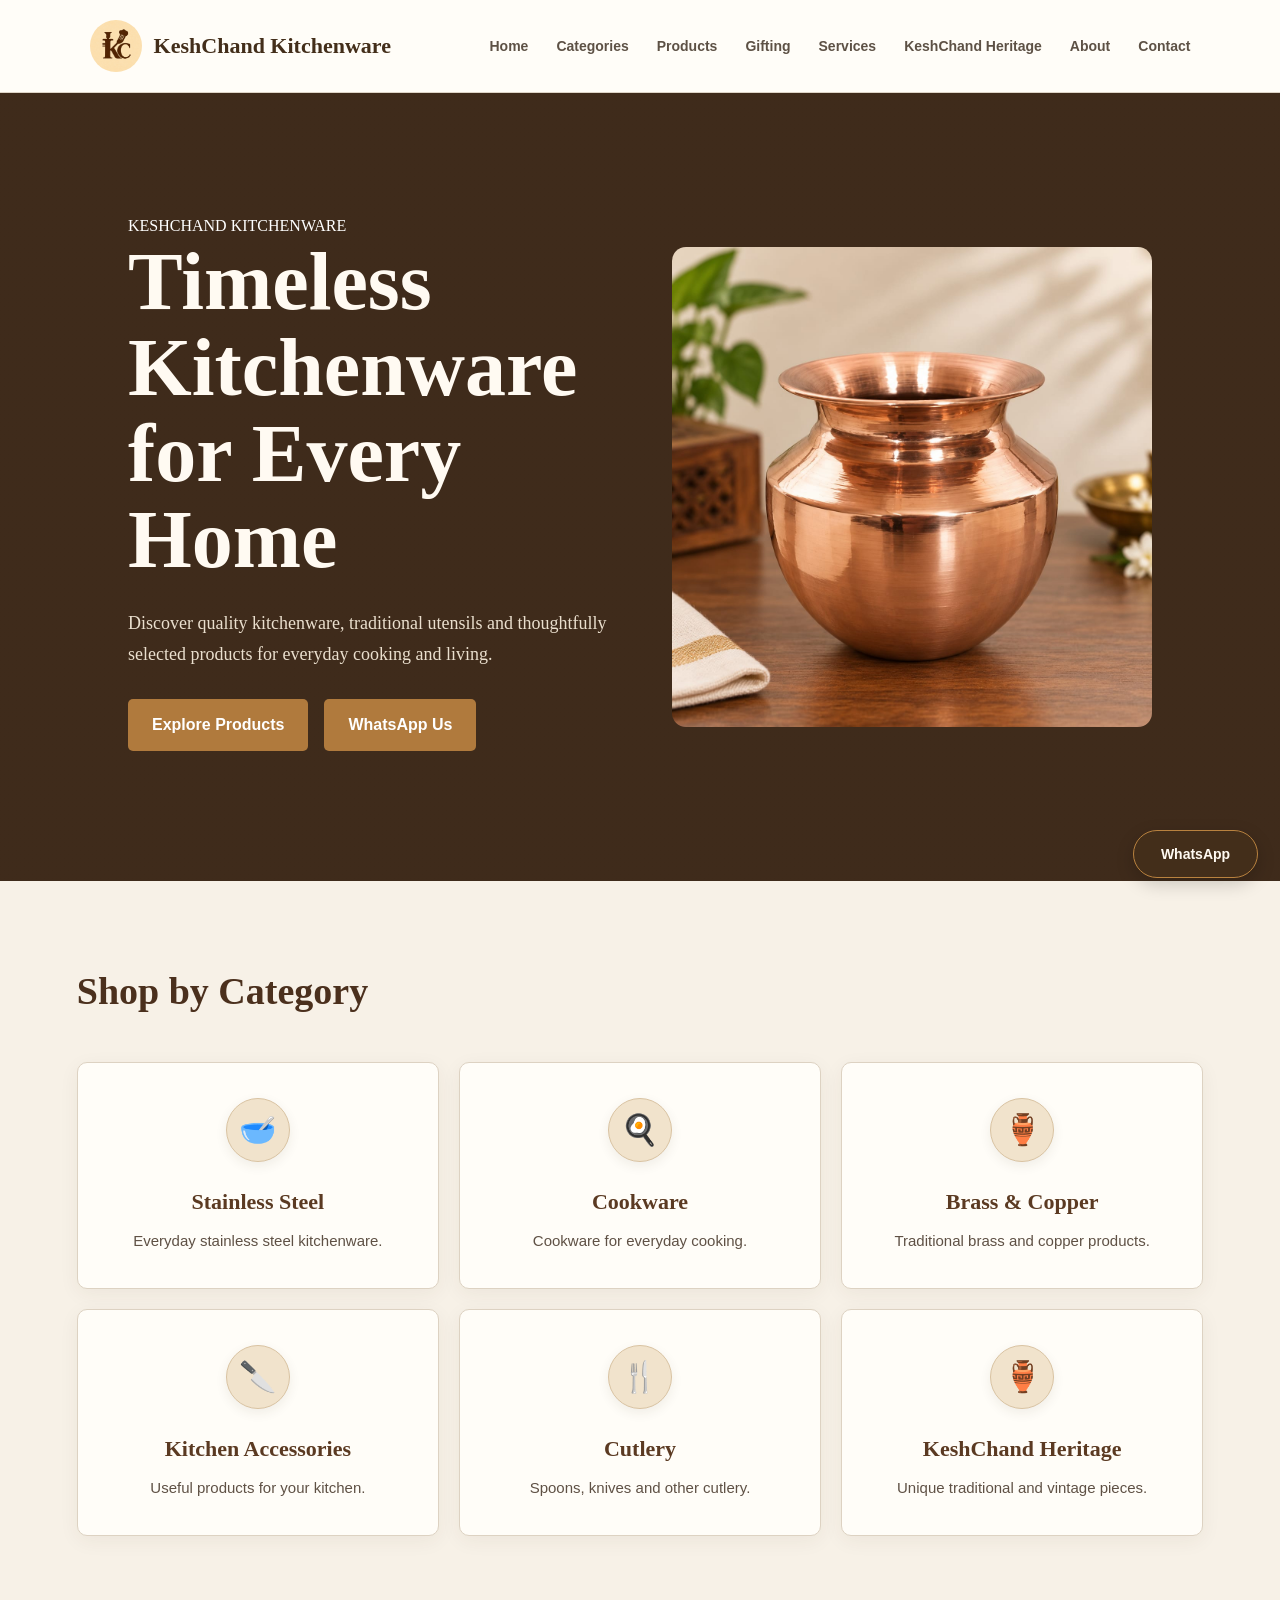
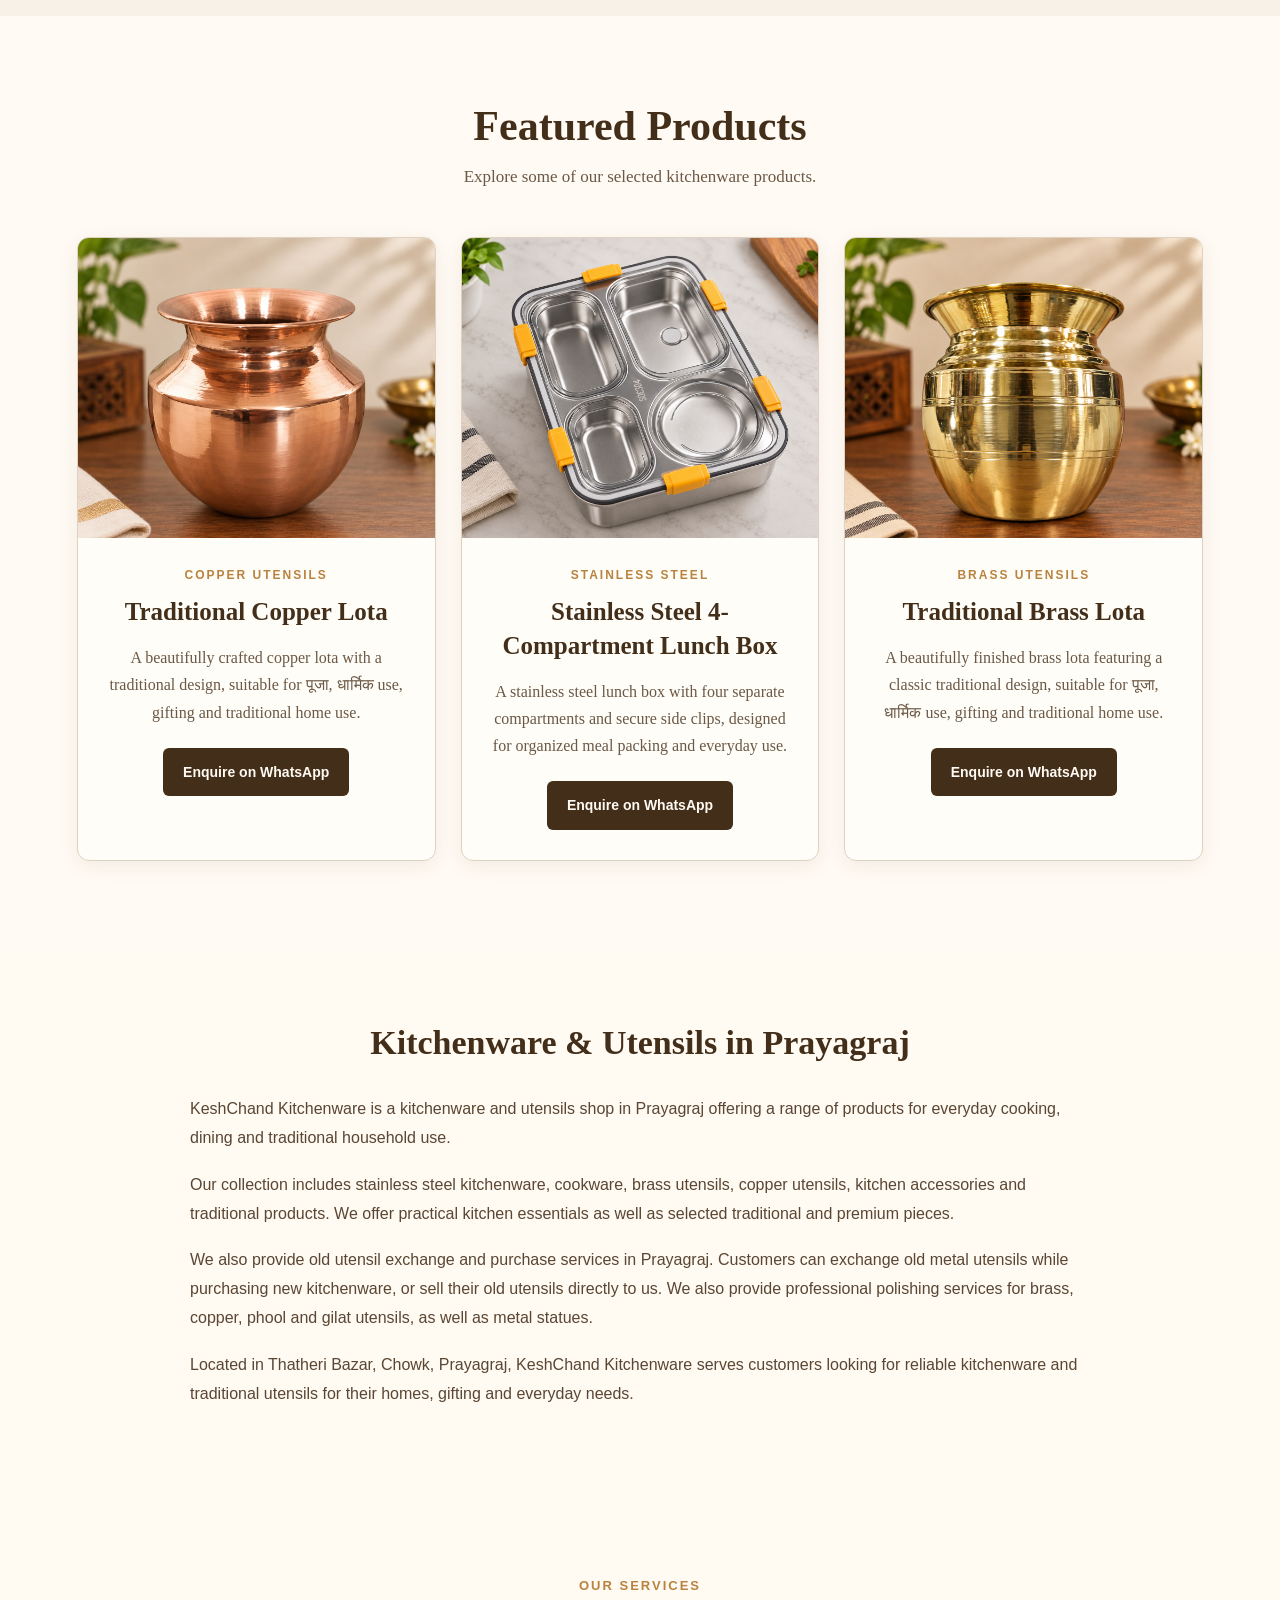
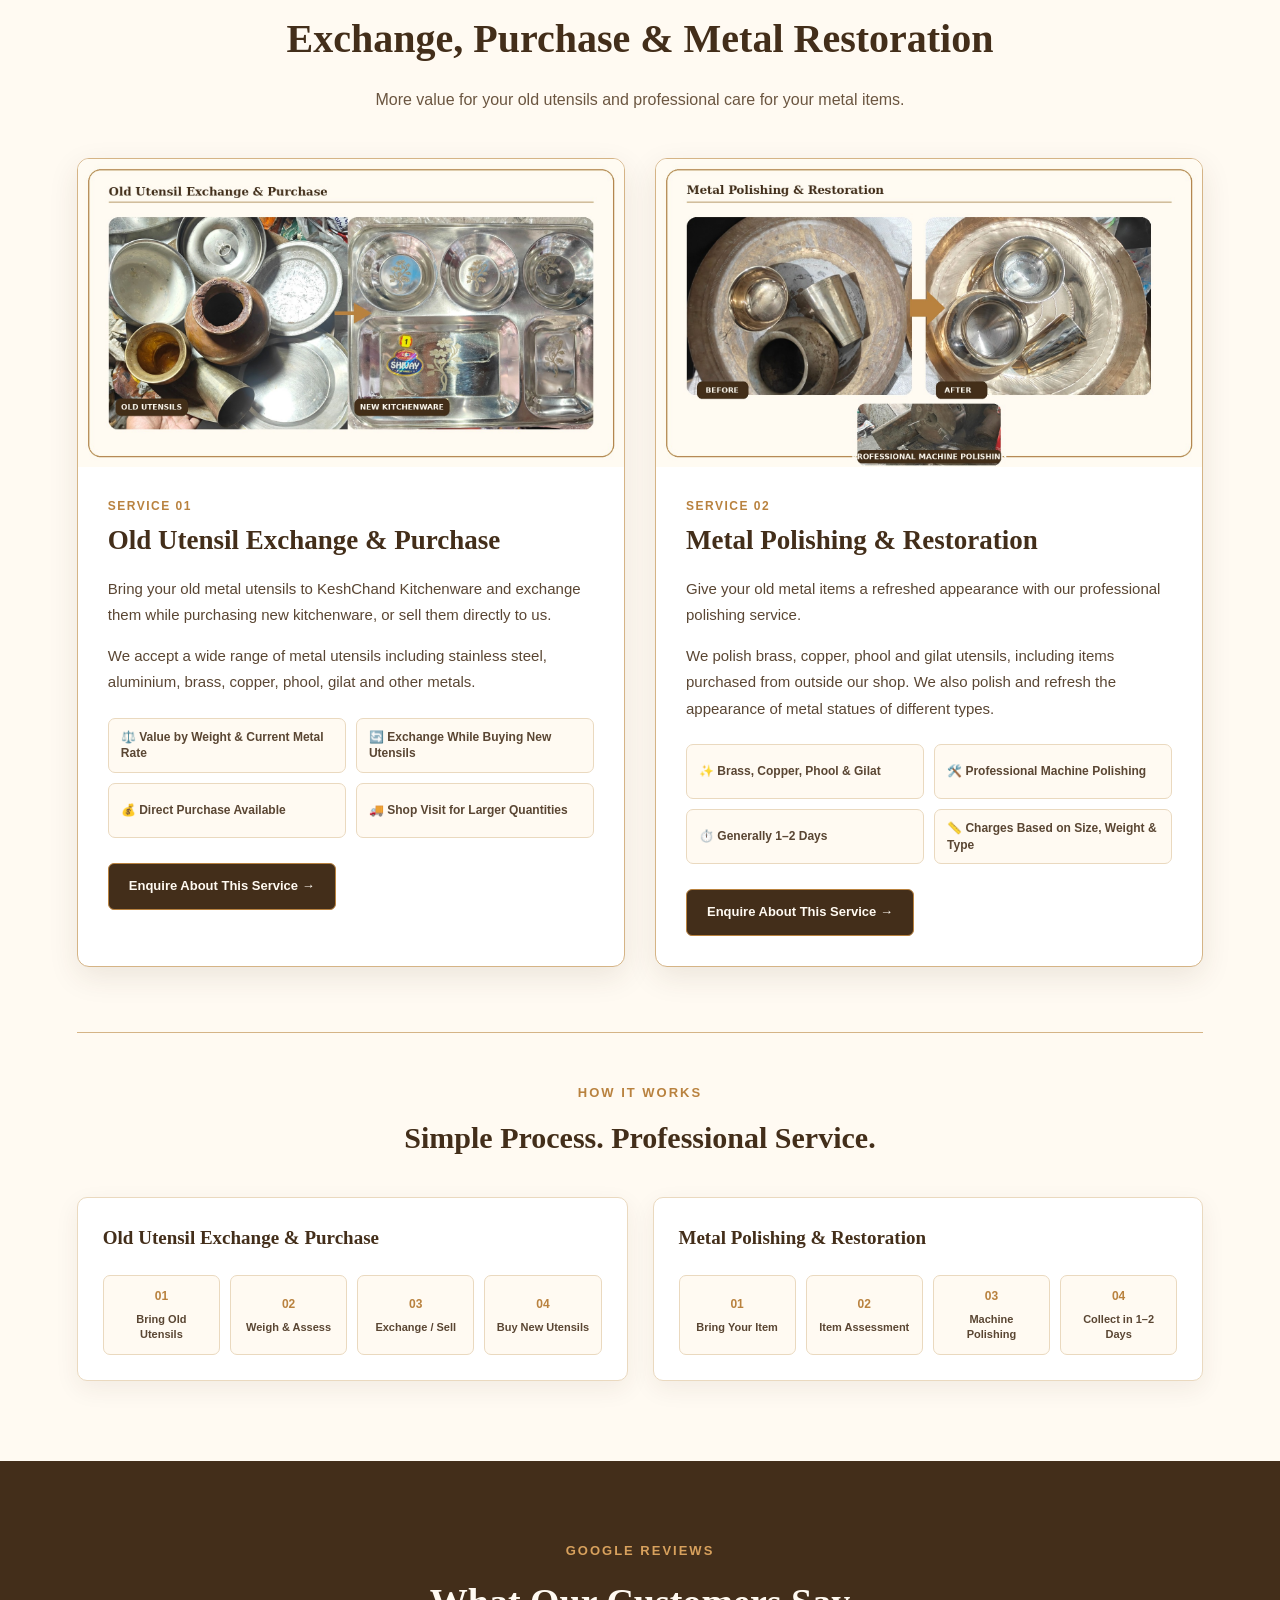
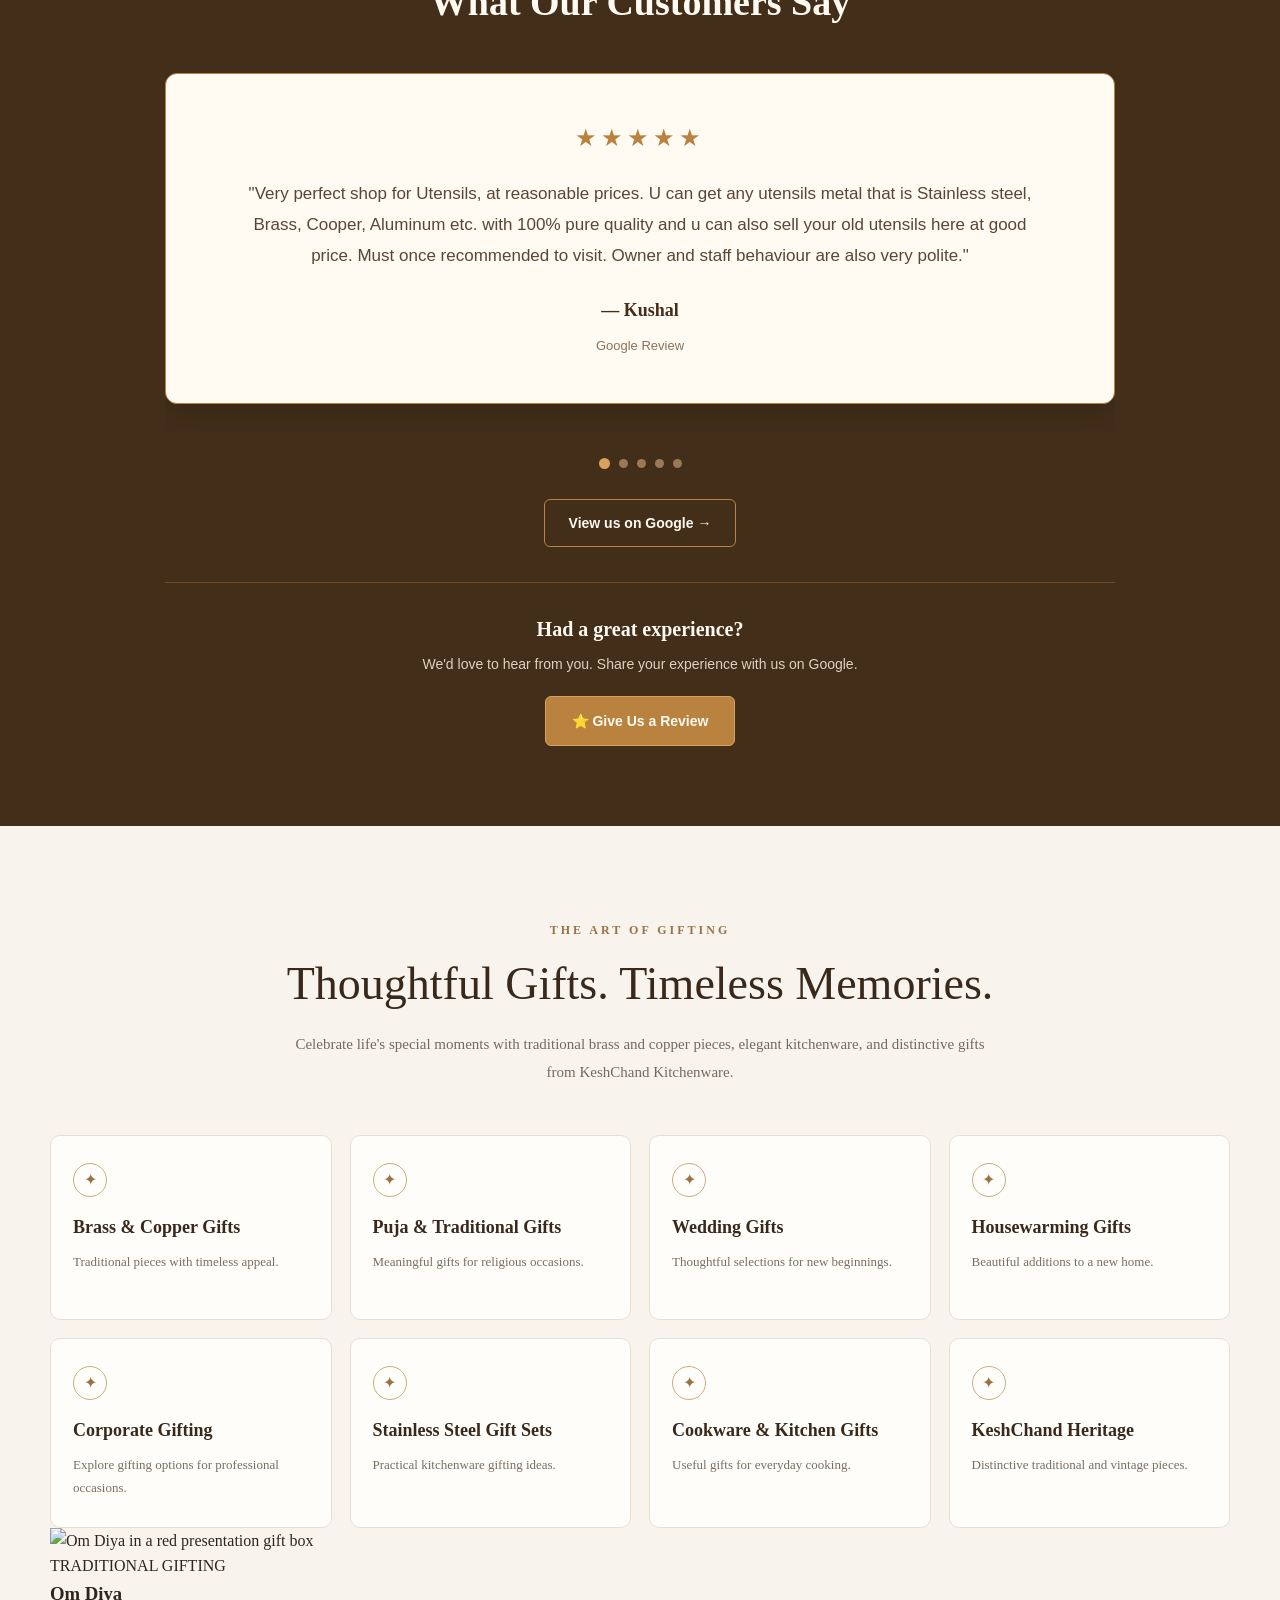
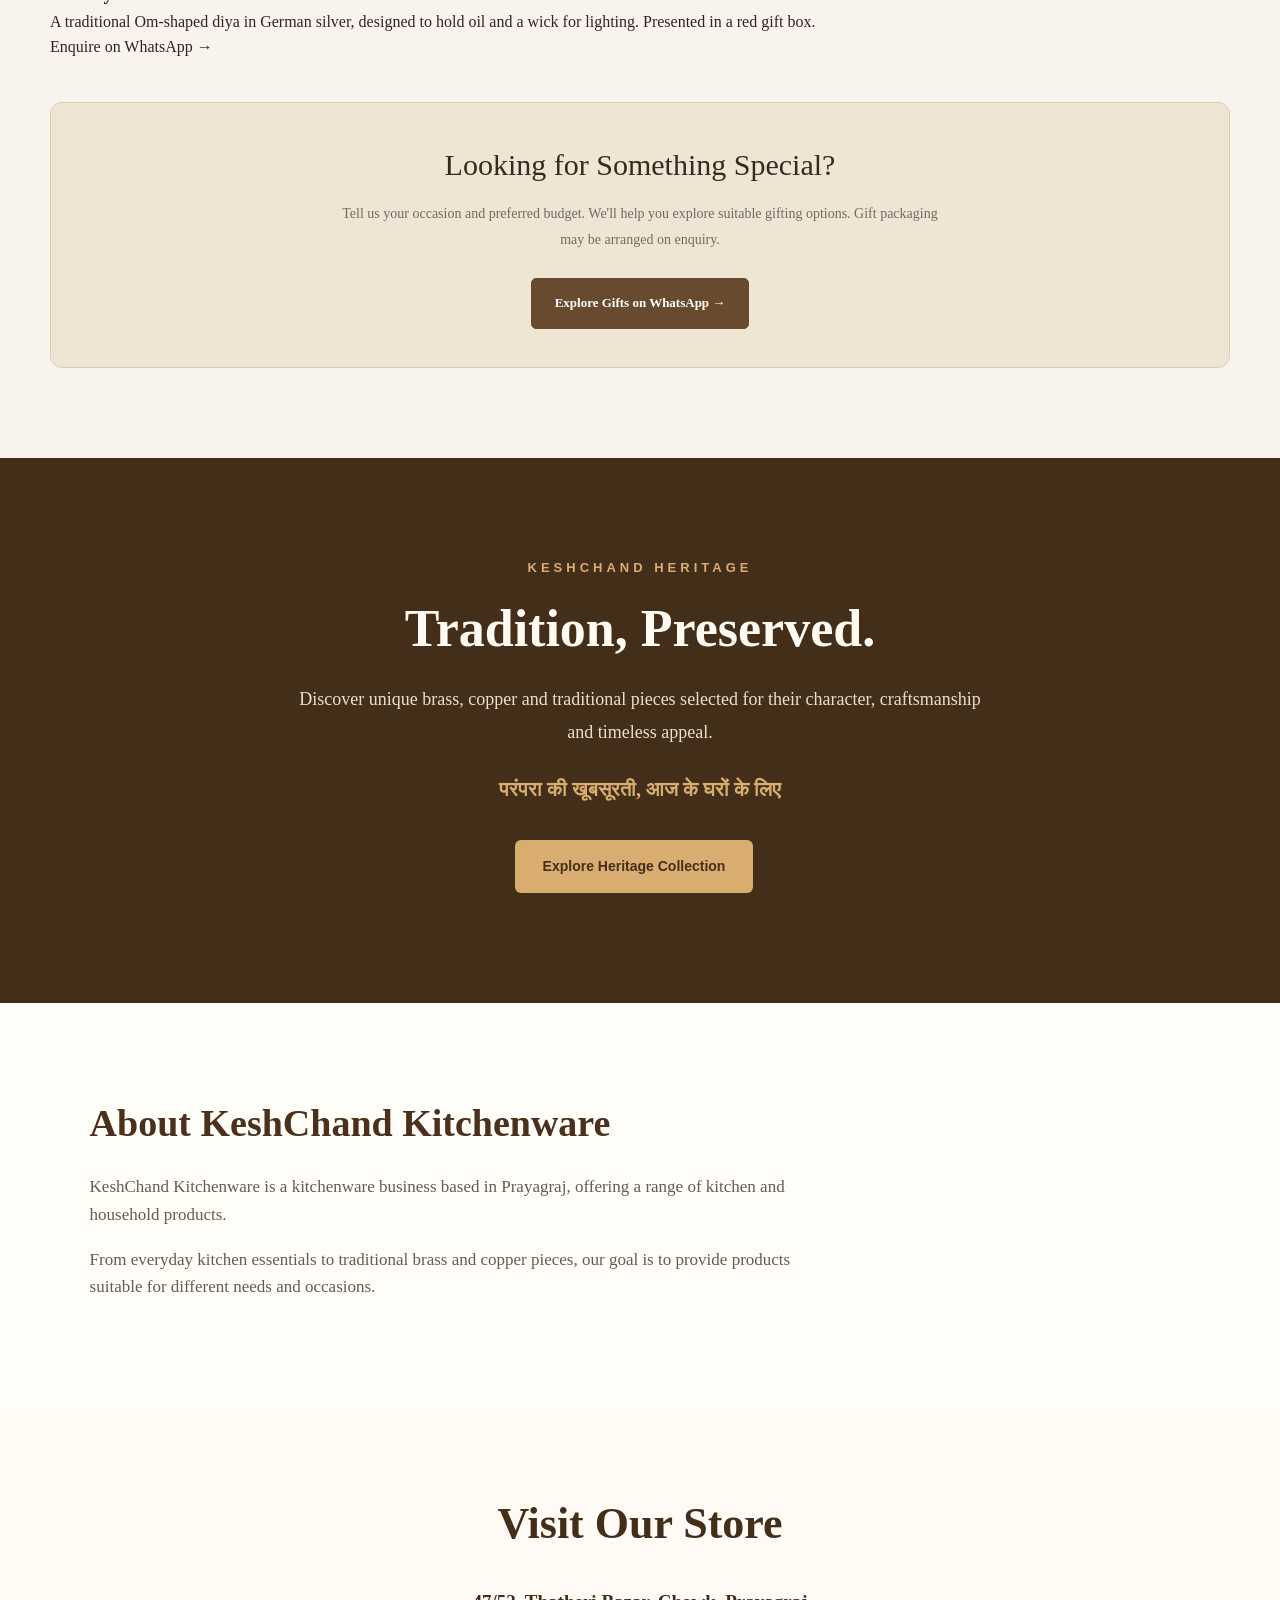
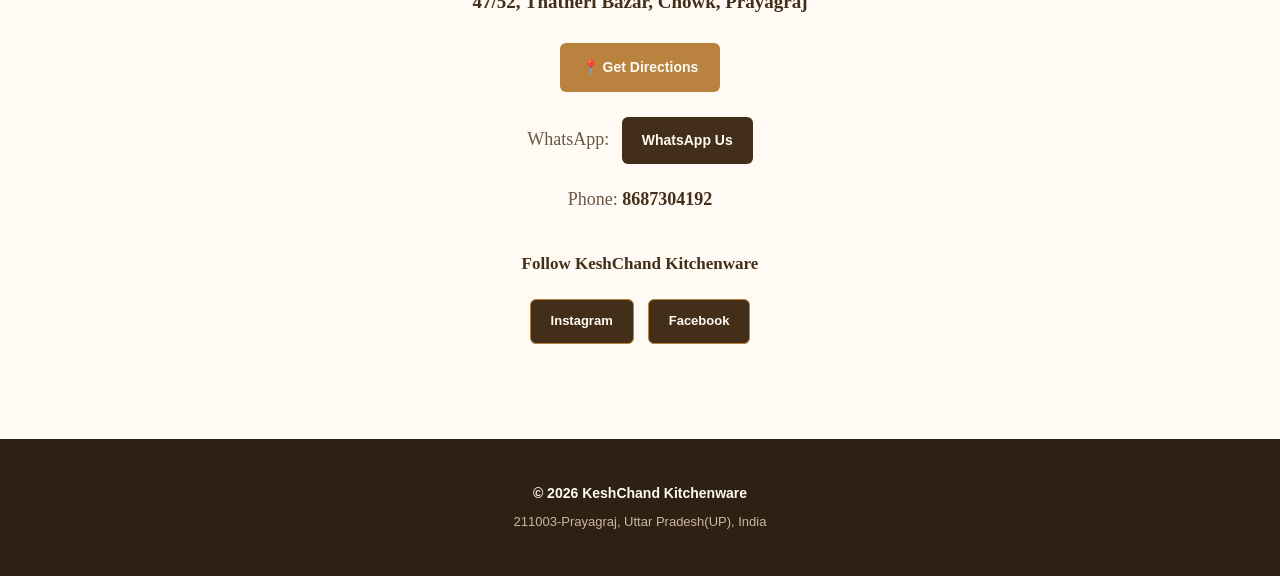
==== index.html @ 176161a3 "Update index.html" ====
<!DOCTYPE html>
<html lang="en">

<head>

    <!-- GOOGLE SEARCH CONSOLE VERIFICATION -->
    <meta name="google-site-verification" content="nnCVrbCeh5Rbk6H1VaNgEZU9AxjmaIK8A6RY_mQZgQ8" />

    <meta charset="UTF-8">

    <meta name="viewport"
          content="width=device-width, initial-scale=1.0">

    <title>KeshChand Kitchenware | Kitchenware Shop in Prayagraj</title>

    <meta name="description"
      content="KeshChand Kitchenware in Prayagraj offers kitchenware, cookware, brass and copper utensils, old utensil exchange and purchase, and professional metal polishing services. Visit our store or enquire on WhatsApp.">
    <link rel="canonical"
      href="https://kushalsocial23-pixel.github.io/keshchand-kitchenware/">
    <meta name="keywords"
          content="kitchenware shop Prayagraj, utensils shop Prayagraj, brass utensils Prayagraj, copper utensils Prayagraj, stainless steel kitchenware Prayagraj, KeshChand Kitchenware">

    <link rel="stylesheet" href="css/style.css">

    <!-- SOCIAL SHARING / OPEN GRAPH -->

    <meta property="og:title"
          content="KeshChand Kitchenware | Kitchenware Shop in Prayagraj">

    <meta property="og:description"
      content="Explore kitchenware, cookware, brass and copper products, old utensil exchange and purchase, and professional metal polishing services from KeshChand Kitchenware in Prayagraj.">

    <meta property="og:type"
          content="website">

    <meta property="og:url"
          content="https://kushalsocial23-pixel.github.io/keshchand-kitchenware/">

    <meta property="og:image"
          content="https://kushalsocial23-pixel.github.io/keshchand-kitchenware/image/Logo.jpeg">

    <!-- TWITTER / X SHARING -->

    <meta name="twitter:card"
          content="summary_large_image">

    <meta name="twitter:title"
          content="KeshChand Kitchenware | Prayagraj">
    
    <meta name="twitter:description"
      content="Kitchenware, cookware, brass and copper products, old utensil exchange and purchase, and metal polishing services from KeshChand Kitchenware, Prayagraj.">

    <meta name="twitter:image"
          content="https://kushalsocial23-pixel.github.io/keshchand-kitchenware/image/Logo.jpeg">
<!-- LOCAL BUSINESS STRUCTURED DATA -->

<script type="application/ld+json">
{
  "@context": "https://schema.org",
  "@type": "Store",
  "name": "Kesh Chand Bartanwale",
  "url": "https://kushalsocial23-pixel.github.io/keshchand-kitchenware/",
  "telephone": "+91-8687304192",
  "address": {
    "@type": "PostalAddress",
    "streetAddress": "47/52, Thatheri Bazar, Chowk",
    "addressLocality": "Prayagraj",
    "addressRegion": "Uttar Pradesh",
    "postalCode": "211003",
    "addressCountry": "IN"
  },
  "sameAs": [
    "https://www.instagram.com/keshchandkitchenware/",
    "https://www.facebook.com/share/1DG5nfcnmF/"
  ]
}
</script>
</head>


<body>

    <!-- HEADER -->

    <header>

        <div class="logo">
    <img src="image/Logo.jpeg" alt="KeshChand Kitchenware Logo">
    <span>KeshChand Kitchenware</span>
</div>

        <nav>

            <a href="#home">
                Home
            </a>

            <a href="#categories">
                Categories
            </a> 
           
            <a href="products.html">
                Products
            </a>
            
            <a href="#gifting">
                Gifting
            </a>
            
            <a href="#services">
                Services
            </a>
            
            <a href="#heritage">
                KeshChand Heritage
            </a>

            <a href="#about">
                About
            </a>

            <a href="#contact">
                Contact
            </a>

        </nav>

    </header>


<!-- HERO -->

<main>

    <section id="home" class="hero">

        <div class="hero-content">

            <div class="hero-text">

                <p class="hero-label">
                    KESHCHAND KITCHENWARE
                </p>

                <h1>
                    Timeless Kitchenware for Every Home
                </h1>

                <p class="hero-description">
                    Discover quality kitchenware, traditional utensils and
                    thoughtfully selected products for everyday cooking and living.
                </p>

                <div class="hero-buttons">

                    <a href="products.html" class="hero-button">
                        Explore Products
                    </a>

                    <a href="https://wa.me/919125330663"
                       class="hero-button whatsapp-button"
                       target="_blank">
                        WhatsApp Us
                    </a>

                </div>

            </div>


            <div class="hero-image">

                <img src="image/product-01.jpeg"
                     alt="Traditional copper lota from KeshChand Kitchenware in Prayagraj">

            </div>

        </div>

    </section>


        <!-- CATEGORIES -->

<section id="categories">

    <h2>
        Shop by Category
    </h2>

    <div>

        <a href="products.html" class="category-card">

    <div class="category-icon">🥣</div>

    <h3>
        Stainless Steel
    </h3>

    <p>
        Everyday stainless steel kitchenware.
    </p>

</a>
       <a href="products.html" class="category-card">

    <div class="category-icon">🍳</div>

    <h3>
        Cookware
    </h3>

    <p>
        Cookware for everyday cooking.
    </p>

</a>


       <a href="products.html" class="category-card">

    <div class="category-icon">🏺</div>

    <h3>
        Brass & Copper
    </h3>

    <p>
        Traditional brass and copper products.
    </p>

</a>


       <a href="products.html" class="category-card">

    <div class="category-icon">🔪</div>

    <h3>
        Kitchen Accessories
    </h3>

    <p>
        Useful products for your kitchen.
    </p>

</a>
        
<a href="products.html" class="category-card">

    <div class="category-icon">🍴</div>

    <h3>
        Cutlery
    </h3>

    <p>
        Spoons, knives and other cutlery.
    </p>

</a>


       <a href="#heritage" class="category-card">

    <div class="category-icon">🏺</div>

    <h3>
        KeshChand Heritage
    </h3>

    <p>
        Unique traditional and vintage pieces.
    </p>

</a>

    </div>

</section>


        <!-- FEATURED PRODUCTS -->

       <section id="products">

    <h2>
        Featured Products
    </h2>

    <p class="products-intro">
        Explore some of our selected kitchenware products.
    </p>

<div class="products-grid">

    <!-- PRODUCT 01 -->
    <article class="product-card">

        <div class="product-image">
            <img
                src="image/product-01.jpeg"
                alt="Traditional Copper Lota"
            >
        </div>

        <div class="product-info">

            <p class="product-category">
                Copper Utensils
            </p>

            <h3>
                Traditional Copper Lota
            </h3>

            <p class="product-description">
                A beautifully crafted copper lota with a traditional
                design, suitable for पूजा, धार्मिक use, gifting and
                traditional home use.
            </p>

            <a
                href="https://wa.me/919125330663?text=Hello%20KeshChand%20Kitchenware,%20I%20am%20interested%20in%20the%20Traditional%20Copper%20Lota."
                target="_blank"
                class="product-button"
            >
                Enquire on WhatsApp
            </a>

        </div>

    </article>


    <!-- PRODUCT 02 -->
    <article class="product-card">

        <div class="product-image">
            <img
                src="image/product-02.png"
                alt="Stainless Steel 4-Compartment Lunch Box"
            >
        </div>

        <div class="product-info">

            <p class="product-category">
                Stainless Steel
            </p>

            <h3>
                Stainless Steel 4-Compartment Lunch Box
            </h3>

            <p class="product-description">
                A stainless steel lunch box with four separate
                compartments and secure side clips, designed
                for organized meal packing and everyday use.
            </p>

            <a
                href="https://wa.me/919125330663?text=Hello%20KeshChand%20Kitchenware,%20I%20am%20interested%20in%20the%20Stainless%20Steel%204-Compartment%20Lunch%20Box."
                target="_blank"
                class="product-button"
            >
                Enquire on WhatsApp
            </a>

        </div>

    </article>


    <!-- PRODUCT 03 -->
    <article class="product-card">

        <div class="product-image">
            <img
                src="image/product-03.png"
                alt="Traditional Brass Lota"
            >
        </div>

        <div class="product-info">

            <p class="product-category">
                Brass Utensils
            </p>

            <h3>
                Traditional Brass Lota
            </h3>

            <p class="product-description">
                A beautifully finished brass lota featuring a
                classic traditional design, suitable for पूजा,
                धार्मिक use, gifting and traditional home use.
            </p>

            <a
                href="https://wa.me/919125330663?text=Hello%20KeshChand%20Kitchenware,%20I%20am%20interested%20in%20the%20Traditional%20Brass%20Lota."
                target="_blank"
                class="product-button"
            >
                Enquire on WhatsApp
            </a>

        </div>

    </article>

</div>

</section> 
    <!-- KITCHENWARE INFORMATION SECTION -->

<section class="seo-content">

    <div class="container">

        <h2>Kitchenware & Utensils in Prayagraj</h2>

        <p>
            KeshChand Kitchenware is a kitchenware and utensils shop in
            Prayagraj offering a range of products for everyday cooking,
            dining and traditional household use. 
        </p>

        <p>
            Our collection includes stainless steel kitchenware, cookware,
            brass utensils, copper utensils, kitchen accessories and
            traditional products. We offer practical kitchen essentials as
            well as selected traditional and premium pieces.
        </p>
        
        <p>
            We also provide old utensil exchange and purchase services in Prayagraj.
            Customers can exchange old metal utensils while purchasing new kitchenware,
            or sell their old utensils directly to us. We also provide professional
            polishing services for brass, copper, phool and gilat utensils, as well as
            metal statues.
        </p>
        
        <p>
            Located in Thatheri Bazar, Chowk, Prayagraj, KeshChand Kitchenware
            serves customers looking for reliable kitchenware and traditional
            utensils for their homes, gifting and everyday needs.
        </p>

    </div>

</section>

    <!-- ================= SERVICES ================= -->

<section id="services" class="services-section">

    <div class="services-container">

        <p class="services-label">
            OUR SERVICES
        </p>

        <h2>
            Exchange, Purchase & Metal Restoration
        </h2>

        <p class="services-intro">
            More value for your old utensils and professional care
            for your metal items.
        </p>


        <div class="services-grid">


            <!-- SERVICE 01 -->

            <article class="service-card">

                <div class="service-image">

                    <img
                        src="image/service_exchange.jpg"
                        alt="Old utensil exchange and purchase service at KeshChand Kitchenware">

                </div>

                <div class="service-content">

                    <p class="service-number">
                        SERVICE 01
                    </p>

                    <h3>
                        Old Utensil Exchange & Purchase
                    </h3>

                    <p>
                        Bring your old metal utensils to KeshChand Kitchenware
                        and exchange them while purchasing new kitchenware,
                        or sell them directly to us.
                    </p>

                    <p>
                        We accept a wide range of metal utensils including
                        stainless steel, aluminium, brass, copper, phool,
                        gilat and other metals.
                    </p>

                    <div class="service-highlights">

                        <span>
                            ⚖️ Value by Weight & Current Metal Rate
                        </span>

                        <span>
                            🔄 Exchange While Buying New Utensils
                        </span>

                        <span>
                            💰 Direct Purchase Available
                        </span>

                        <span>
                            🚚 Shop Visit for Larger Quantities
                        </span>

                    </div>

                    <a
                        href="https://wa.me/919125330663?text=Hello%20KeshChand%20Kitchenware,%20I%20want%20to%20know%20more%20about%20your%20old%20utensil%20exchange%20and%20purchase%20service."
                        target="_blank"
                        rel="noopener noreferrer"
                        class="service-button">

                        Enquire About This Service →

                    </a>

                </div>

            </article>



            <!-- SERVICE 02 -->

            <article class="service-card">

                <div class="service-image">

                    <img
                        src="image/service_polishing.jpg"
                        alt="Metal polishing and restoration service at KeshChand Kitchenware">

                </div>

                <div class="service-content">

                    <p class="service-number">
                        SERVICE 02
                    </p>

                    <h3>
                        Metal Polishing & Restoration
                    </h3>

                    <p>
                        Give your old metal items a refreshed appearance
                        with our professional polishing service.
                    </p>

                    <p>
                        We polish brass, copper, phool and gilat utensils,
                        including items purchased from outside our shop.
                        We also polish and refresh the appearance of metal
                        statues of different types.
                    </p>

                    <div class="service-highlights">

                        <span>
                            ✨ Brass, Copper, Phool & Gilat
                        </span>

                        <span>
                            🛠️ Professional Machine Polishing
                        </span>

                        <span>
                            ⏱️ Generally 1–2 Days
                        </span>

                        <span>
                            📏 Charges Based on Size, Weight & Type
                        </span>

                    </div>

                    <a
                        href="https://wa.me/919125330663?text=Hello%20KeshChand%20Kitchenware,%20I%20want%20to%20know%20more%20about%20your%20metal%20polishing%20and%20restoration%20service."
                        target="_blank"
                        rel="noopener noreferrer"
                        class="service-button">

                        Enquire About This Service →

                    </a>

                </div>

                        </article>


        </div>


        <!-- ================= HOW IT WORKS ================= -->

        <div class="services-process">

            <p class="process-label">
                HOW IT WORKS
            </p>

            <h3>
                Simple Process. Professional Service.
            </h3>


            <div class="process-grid">


                <!-- EXCHANGE PROCESS -->

                <div class="process-card">

                    <div class="process-title">
                        Old Utensil Exchange & Purchase
                    </div>

                    <div class="process-steps">

                        <span>
                            <b>01</b>
                            Bring Old Utensils
                        </span>

                        <span>
                            <b>02</b>
                            Weigh & Assess
                        </span>

                        <span>
                            <b>03</b>
                            Exchange / Sell
                        </span>

                        <span>
                            <b>04</b>
                            Buy New Utensils
                        </span>

                    </div>

                </div>


                <!-- POLISHING PROCESS -->

                <div class="process-card">

                    <div class="process-title">
                        Metal Polishing & Restoration
                    </div>

                    <div class="process-steps">

                        <span>
                            <b>01</b>
                            Bring Your Item
                        </span>

                        <span>
                            <b>02</b>
                            Item Assessment
                        </span>

                        <span>
                            <b>03</b>
                            Machine Polishing
                        </span>

                        <span>
                            <b>04</b>
                            Collect in 1–2 Days
                        </span>

                    </div>

                </div>


            </div>

        </div>


    </div>

</section>
    
    <!-- CUSTOMER REVIEWS -->

<section class="customer-reviews">

    <div class="reviews-container">

        <p class="reviews-label">
            GOOGLE REVIEWS
        </p>

        <h2>
            What Our Customers Say
        </h2>

        <div class="reviews-slider">

            <!-- REVIEW 1 -->
            <article class="review-card active">

                <div class="review-stars">
                    ★★★★★
                </div>

                <p class="review-text">
                    "Very perfect shop for Utensils, at reasonable prices.
                    U can get any utensils metal that is Stainless steel,
                    Brass, Cooper, Aluminum etc. with 100% pure quality
                    and u can also sell your old utensils here at good
                    price. Must once recommended to visit. Owner and
                    staff behaviour are also very polite."
                </p>

                <p class="review-name">
                    — Kushal
                </p>

                <span class="review-source">
                    Google Review
                </span>

            </article>


            <!-- REVIEW 2 -->
            <article class="review-card">

                <div class="review-stars">
                    ★★★★★
                </div>

                <p class="review-text">
                    "Very Nice Shop for utensils, at best and reasonable
                    prices"
                </p>

                <p class="review-name">
                    — Harsh Prajapati
                </p>

                <span class="review-source">
                    Google Review
                </span>

            </article>


            <!-- REVIEW 3 -->
            <article class="review-card">

                <div class="review-stars">
                    ★★★★★
                </div>

                <p class="review-text">
                    "Very Nice Shop for Kitchenware related products at
                    wholesale prices, and best Quality Products, Must
                    Recommended once to Visit."
                </p>

                <p class="review-name">
                    — Mohit Kumar
                </p>

                <span class="review-source">
                    Google Review
                </span>

            </article>


            <!-- REVIEW 4 -->
            <article class="review-card">

                <div class="review-stars">
                    ★★★★★
                </div>

                <p class="review-text">
                    "Best Quality Products related to Kitchen ware and
                    in reasonable prices"
                </p>

                <p class="review-name">
                    — Abhishek Yadav
                </p>

                <span class="review-source">
                    Google Review
                </span>

            </article>


            <!-- REVIEW 5 -->
            <article class="review-card">

                <div class="review-stars">
                    ★★★★★
                </div>

                <p class="review-text">
                    "Very perfect shop for all kitchen ware & Utensils
                    at best price..."
                </p>

                <p class="review-name">
                    — Manju
                </p>

                <span class="review-source">
                    Google Review
                </span>

            </article>

        </div>


        <!-- REVIEW DOTS -->

        <div class="review-dots">

            <button class="review-dot active"
                    aria-label="Review 1"></button>

            <button class="review-dot"
                    aria-label="Review 2"></button>

            <button class="review-dot"
                    aria-label="Review 3"></button>

            <button class="review-dot"
                    aria-label="Review 4"></button>

            <button class="review-dot"
                    aria-label="Review 5"></button>

        </div>


        <!-- GOOGLE BUTTON -->

        <a
            href="https://maps.app.goo.gl/z7khMxavCX87Qy1x9?g_st=aw"
            target="_blank"
            rel="noopener noreferrer"
            class="google-reviews-button">

            View us on Google →

        </a>
        <!-- GIVE US A REVIEW -->

<div class="give-review">

    <p class="give-review-title">
        Had a great experience?
    </p>

    <p class="give-review-text">
        We'd love to hear from you. Share your experience with us on Google.
    </p>

    <a
        href="https://g.page/r/CfGIAyW90xpXEBM/review"
        target="_blank"
        rel="noopener noreferrer"
        class="give-review-button">

        ⭐ Give Us a Review

    </a>

</div>

    </div>

</section>

    
<!-- ================= GIFTING COLLECTION ================= -->

<section id="gifting" class="gifting-section">

    <div class="gifting-container">

        <div class="gifting-heading">
            <span class="gifting-eyebrow">THE ART OF GIFTING</span>

            <h2>Thoughtful Gifts. Timeless Memories.</h2>

            <p>
                Celebrate life's special moments with traditional
                brass and copper pieces, elegant kitchenware,
                and distinctive gifts from KeshChand Kitchenware.
            </p>
        </div>

        <div class="gifting-categories">

            <div class="gifting-category">
                <span class="gifting-category-icon">✦</span>
                <h3>Brass & Copper Gifts</h3>
                <p>Traditional pieces with timeless appeal.</p>
            </div>

            <div class="gifting-category">
                <span class="gifting-category-icon">✦</span>
                <h3>Puja & Traditional Gifts</h3>
                <p>Meaningful gifts for religious occasions.</p>
            </div>

            <div class="gifting-category">
                <span class="gifting-category-icon">✦</span>
                <h3>Wedding Gifts</h3>
                <p>Thoughtful selections for new beginnings.</p>
            </div>

            <div class="gifting-category">
                <span class="gifting-category-icon">✦</span>
                <h3>Housewarming Gifts</h3>
                <p>Beautiful additions to a new home.</p>
            </div>

            <div class="gifting-category">
                <span class="gifting-category-icon">✦</span>
                <h3>Corporate Gifting</h3>
                <p>Explore gifting options for professional occasions.</p>
            </div>

            <div class="gifting-category">
                <span class="gifting-category-icon">✦</span>
                <h3>Stainless Steel Gift Sets</h3>
                <p>Practical kitchenware gifting ideas.</p>
            </div>

            <div class="gifting-category">
                <span class="gifting-category-icon">✦</span>
                <h3>Cookware & Kitchen Gifts</h3>
                <p>Useful gifts for everyday cooking.</p>
            </div>

            <div class="gifting-category">
                <span class="gifting-category-icon">✦</span>
                <h3>KeshChand Heritage</h3>
                <p>Distinctive traditional and vintage pieces.</p>
            </div>

        </div>

        
<div class="gifting-products">

    <article class="gifting-product-card">

        <div class="gifting-product-image">
            <img
                src="image/gifting/om-diya-main.png"
                alt="Om Diya in a red presentation gift box"
                loading="lazy"
            >
        </div>

        <div class="gifting-product-info">

            <p class="gifting-product-label">
                TRADITIONAL GIFTING
            </p>

            <h3>Om Diya</h3>

            <p>
                A traditional Om-shaped diya in German silver,
                designed to hold oil and a wick for lighting.
                Presented in a red gift box.
            </p>

            <a
                href="https://wa.me/919125330663?text=Hello%20KeshChand%20Kitchenware%2C%20I%20am%20interested%20in%20the%20Om%20Diya.%20Please%20share%20the%20price%20and%20availability."
                target="_blank"
                rel="noopener noreferrer"
                class="gifting-product-button"
            >
                Enquire on WhatsApp →
            </a>

        </div>

    </article>

</div>

        <div class="gifting-enquiry">

            <h3>Looking for Something Special?</h3>

            <p>
                Tell us your occasion and preferred budget.
                We'll help you explore suitable gifting options.
                Gift packaging may be arranged on enquiry.
            </p>

            <a
                href="https://wa.me/919125330663?text=Hello%20KeshChand%20Kitchenware%2C%20I%20am%20looking%20for%20gifting%20options."
                target="_blank"
                rel="noopener noreferrer"
                class="gifting-whatsapp-btn">
                Explore Gifts on WhatsApp →
            </a>

        </div>

    </div>

</section>

<!-- ================= END GIFTING COLLECTION ================= -->

    <!-- KESHCHAND HERITAGE -->

<section id="heritage" class="heritage">

    <div class="heritage-content">

        <p class="heritage-label">
            KESHCHAND HERITAGE
        </p>

        <h2>
            Tradition, Preserved.
        </h2>

        <p class="heritage-description">
            Discover unique brass, copper and traditional pieces
            selected for their character, craftsmanship and timeless appeal.
        </p>

        <p class="heritage-tagline">
            परंपरा की खूबसूरती, आज के घरों के लिए
        </p>

        <a href="products.html" class="heritage-button">
            Explore Heritage Collection
        </a>

    </div>

</section>


        <!-- ABOUT -->

        <section id="about">

            <h2>
                About KeshChand Kitchenware
            </h2>

            <p>
                KeshChand Kitchenware is a kitchenware business
                based in Prayagraj, offering a range of
                kitchen and household products.
            </p>

            <p>
                From everyday kitchen essentials to traditional
                brass and copper pieces, our goal is to provide
                products suitable for different needs and occasions.
            </p>

        </section>


        <!-- CONTACT -->

        <section id="contact">

            <h2>
                Visit Our Store
            </h2>

            <p>
                47/52, Thatheri Bazar, Chowk, Prayagraj
            </p> 
            <a
    href="https://www.google.com/maps/search/?api=1&query=KeshChand%20Kitchenware%2C%2047%2F52%2C%20Thatheri%20Bazar%2C%20Chowk%2C%20Prayagraj"
    target="_blank"
    class="maps-button">
    📍 Get Directions
</a>

            <p>
                WhatsApp:
               <a href="https://wa.me/919125330663"
   target="_blank"
   class="whatsapp-button">
    WhatsApp Us
</a>
            </p>

            <p>
                Phone:
                <a href="tel:+918687304192">
                    8687304192
                </a>
            </p> 
            <div class="social-links">

    <p>
        Follow KeshChand Kitchenware
    </p>

    <a
        href="https://www.instagram.com/keshchandkitchenware/"
        target="_blank"
        class="social-button">
        Instagram
    </a>

    <a
        href="https://www.facebook.com/share/1DG5nfcnmF/"
        target="_blank"
        class="social-button">
        Facebook
    </a>

</div>

        </section>

    </main>


    <!-- FOOTER -->

    <footer>

        <p>
            © <span id="current-year"></span>
    KeshChand Kitchenware
        </p>

        <p>
            211003-Prayagraj, Uttar Pradesh(UP), India
        </p>

    </footer> <!-- FLOATING WHATSAPP BUTTON -->

<a
    href="https://wa.me/919125330663?text=Hello%20KeshChand%20Kitchenware,%20I%20would%20like%20to%20make%20an%20enquiry."
    class="floating-whatsapp"
    target="_blank"
    aria-label="Chat with KeshChand Kitchenware on WhatsApp">
    WhatsApp
</a>
<script src="js/script.js"></script>

</body>

</html>
---- css/style.css ----
/* KeshChand Kitchenware Main Styles */

/* =========================================
   RESET
========================================= */

* {
    margin: 0;
    padding: 0;
    box-sizing: border-box;
}

html {
    scroll-behavior: smooth;
}

body {
    font-family: Georgia, "Times New Roman", serif;
    background: #f8f5ef;
    color: #2b241c;
    line-height: 1.6;
}

a {
    text-decoration: none;
    color: inherit;
}


/* =========================================
   HEADER
========================================= */

header {
    position: sticky;
    top: 0;
    z-index: 1000;

    display: flex;
    justify-content: space-between;
    align-items: center;

    padding: 20px 7%;

    background: #fffdf8;

    border-bottom: 1px solid #ded5c7;
}

.logo {
    display: flex;
    align-items: center;
    gap: 12px;
    font-family: Georgia, serif;
    font-size: 22px;
    font-weight: bold;
    color: #432e1a;
    white-space: nowrap;
}

.logo img {
    width: 52px;
    height: 52px;
    object-fit: cover;
    border-radius: 50%;
}

nav {
    display: flex;
    gap: 28px;
}

nav a {
    font-family: Arial, sans-serif;
    font-size: 14px;
    font-weight: 600;

    color: #5d5145;

    transition: 0.3s;
}

nav a:hover {
    color: #9a6a35;
}


/* =========================================
   GENERAL SECTIONS
========================================= */

section {
    padding: 90px 7%;
}

section h2 {
    margin-bottom: 20px;

    font-size: 38px;

    color: #4b301d;
}

section > p {
    max-width: 750px;
}


/* =========================================
   HERO
========================================= */

#home {
    min-height: 85vh;

    display: flex;
    flex-direction: column;
    justify-content: center;

    padding: 120px 10%;

    background:
        linear-gradient(
            rgba(45, 31, 20, 0.72),
            rgba(45, 31, 20, 0.72)
        ),
        #6d4a2d;

    color: white;
}

#home > p:first-child {
    margin-bottom: 15px;

    font-family: Arial, sans-serif;

    font-size: 14px;
    font-weight: bold;

    letter-spacing: 4px;

    color: #e6c89b;
}

#home h1 {
    max-width: 800px;

    margin-bottom: 25px;

    font-size: clamp(48px, 7vw, 82px);

    line-height: 1.05;
}

#home > p:nth-of-type(2) {
    max-width: 650px;

    margin-bottom: 35px;

    font-size: 19px;

    color: #eee4d5;
}


/* =========================================
   BUTTONS
========================================= */

#home a,
#heritage a {
    display: inline-block;

    width: fit-content;

    margin-right: 12px;
    margin-bottom: 10px;

    padding: 13px 24px;

    border-radius: 5px;

    font-family: Arial, sans-serif;
    font-weight: bold;

    background: #b07a3d;
    color: white;

    transition: 0.3s;
}

#home a:hover,
#heritage a:hover {
    background: #8c5d2d;

    transform: translateY(-2px);
}


/* =========================================
   CATEGORIES
========================================= */

#categories {
    background: #fffdf8;
}

#categories > div {
    display: grid;

    grid-template-columns:
        repeat(3, 1fr);

    gap: 20px;

    margin-top: 40px;
}

#categories article {
    min-height: 190px;

    padding: 28px;

    border: 1px solid #ddd2c2;

    border-radius: 8px;

    background: #f8f5ef;

    transition: 0.3s;
}

#categories article:hover {
    transform: translateY(-6px);

    border-color: #b07a3d;

    box-shadow:
        0 12px 30px rgba(67, 46, 26, 0.10);
}

#categories h3 {
    margin-bottom: 10px;

    font-size: 22px;

    color: #5b3a22;
}

#categories article p {
    color: #75695c;
}


/* =========================================
   PRODUCTS
========================================= */

#products {
    text-align: center;

    background: #eee8de;
}

#products p {
    margin: auto;

    color: #75695c;
}


/* =========================================
   HERITAGE
========================================= */

#heritage {
    background:
        linear-gradient(
            rgba(50, 32, 19, 0.88),
            rgba(50, 32, 19, 0.88)
        ),
        #6d4a2d;

    color: white;

    text-align: center;
}

#heritage h2 {
    color: #f1d4a6;
}

#heritage p {
    margin: 0 auto 30px;

    color: #eadfce;
}

#heritage a {
    background: #c08a4c;
}


/* =========================================
   ABOUT
========================================= */

#about {
    background: #fffdf8;
}

#about p {
    margin-bottom: 18px;

    color: #665b50;

    font-size: 17px;
}


/* =========================================
   CONTACT
========================================= */

#contact {
    background: #eee8de;
}

#contact p {
    margin-bottom: 12px;

    color: #62574b;
}

#contact a {
    color: #8c5d2d;

    font-weight: bold;
}


/* =========================================
   FOOTER
========================================= */

footer {
    padding: 30px 7%;

    text-align: center;

    background: #2f2117;

    color: #d9cbbb;

    font-family: Arial, sans-serif;

    font-size: 13px;
}

footer p {
    margin: 5px;
}


/* =========================================
   MOBILE
========================================= */

@media (max-width: 800px) {

    header {
        flex-direction: column;

        gap: 15px;

        padding: 18px 5%;
    }

    nav {
        flex-wrap: wrap;

        justify-content: center;

        gap: 15px;
    }

    section {
        padding: 70px 6%;
    }

    #home {
        padding: 90px 7%;
    }

    #categories > div {
        grid-template-columns: 1fr 1fr;
    }

    section h2 {
        font-size: 32px;
    }

}


@media (max-width: 550px) {

    #categories > div {
        grid-template-columns: 1fr;
    }

    #home h1 {
        font-size: 48px;
    }

    #home > p:nth-of-type(2) {
        font-size: 17px;
    }

} /* =========================================
   PRODUCTS
========================================= */

.products-intro {
    margin-bottom: 40px;
    color: #75695c;
}

.products-grid {
    display: grid;
    grid-template-columns: repeat(3, 1fr);
    gap: 25px;

    margin-top: 35px;
}

.product-card {
    overflow: hidden;

    background: #fffdf8;

    border: 1px solid #ddd2c2;
    border-radius: 10px;

    transition: 0.3s;

    box-shadow: 0 5px 20px rgba(67, 46, 26, 0.06);
}

.product-card:hover {
    transform: translateY(-7px);

    box-shadow: 0 15px 35px rgba(67, 46, 26, 0.12);

    border-color: #b07a3d;
}

.product-image {
    width: 100%;
    height: 280px;

    overflow: hidden;

    background: #eee8de;
}

.product-image img {
    width: 100%;
    height: 100%;

    display: block;

    object-fit: cover;

    transition: transform 0.4s ease;
}

.product-card:hover .product-image img {
    transform: scale(1.05);
}

.product-info {
    padding: 25px;
}

.product-category {
    margin-bottom: 8px;

    font-family: Arial, sans-serif;

    font-size: 12px;
    font-weight: bold;

    letter-spacing: 1.5px;
    text-transform: uppercase;

    color: #a06c34;
}

.product-info h3 {
    margin-bottom: 10px;

    font-size: 23px;

    color: #4b301d;
}

.product-description {
    margin-bottom: 20px;

    color: #75695c;
}

.product-button {
    display: inline-block;

    padding: 11px 18px;

    border-radius: 5px;

    background: #5b3a22;
    color: white;

    font-family: Arial, sans-serif;

    font-size: 14px;
    font-weight: bold;

    transition: 0.3s;
}

.product-button:hover {
    background: #8c5d2d;
}


/* =========================================
   PRODUCT MOBILE
========================================= */

@media (max-width: 800px) {

    .products-grid {
        grid-template-columns: 1fr 1fr;
    }

}

@media (max-width: 550px) { /* =========================================
   PREMIUM HERO SECTION
   ========================================= */

.hero {
    background: #432e1a;
    padding: 90px 8%;
    color: #fffaf2;
}

.hero-content {
    max-width: 1200px;
    margin: 0 auto;

    display: grid;
    grid-template-columns: 1.05fr 0.95fr;
    align-items: center;
    gap: 50px;
}

.hero-text {
    max-width: 650px;
}

.hero-label {
    margin: 0 0 22px;
    color: #d9ad70;
    font-family: Arial, sans-serif;
    font-size: 14px;
    font-weight: bold;
    letter-spacing: 4px;
}

.hero-text h1 {
    margin: 0 0 25px;
    font-family: Georgia, serif;
    font-size: clamp(48px, 6vw, 76px);
    line-height: 1.05;
    color: #fffaf2;
}

.hero-description {
    max-width: 600px;
    margin: 0 0 35px;

    font-family: Georgia, serif;
    font-size: 19px;
    line-height: 1.7;
    color: #eadfce;
}

.hero-buttons {
    display: flex;
    gap: 15px;
    flex-wrap: wrap;
}

.hero-button {
    display: inline-block;
    padding: 15px 25px;

    background: #b9823f;
    color: #ffffff;

    text-decoration: none;
    font-family: Arial, sans-serif;
    font-weight: bold;

    border-radius: 6px;
    transition: 0.3s;
}

.hero-button:hover {
    transform: translateY(-2px);
    opacity: 0.9;
}

.hero-image {
    width: 100%;
    max-width: 460px;
    height: 460px;

    margin-left: auto;

    overflow: hidden;
    border-radius: 14px;
}

.hero-image img {
    width: 100%;
    height: 100%;

    display: block;
    object-fit: cover;
    object-position: center;
}
.hero-image img {
    width: 100%;
    height: 100%;

    display: block;
    object-fit: cover;
}


/* =========================================
   MOBILE HERO
   ========================================= */

@media (max-width: 768px) {

    .hero {
        padding: 60px 25px;
    }

    .hero-content {
        grid-template-columns: 1fr;
        gap: 45px;
    }

    .hero-text h1 {
        font-size: 48px;
    }

    .hero-description {
        font-size: 17px;
    }

    .hero-image {
        max-width: 100%;
        height: 400px;
        margin: 0;
    }

}

    .products-grid {
        grid-template-columns: 1fr;
    }

}
/* FINAL HERO LAYOUT FIX */

section.hero {
    width: 100%;
    box-sizing: border-box;
    background: #432e1a;
    padding: 80px 6%;
}

section.hero .hero-content {
    width: 100%;
    max-width: 1200px;
    margin: 0 auto;

    display: grid !important;
    grid-template-columns: 1fr 1fr !important;
    align-items: center;
    gap: 60px;
}

section.hero .hero-text {
    width: 100%;
    max-width: 600px;
}

section.hero .hero-text h1 {
    margin: 0 0 25px;
    font-size: 58px;
    line-height: 1.08;
    color: #fffaf2;
}

section.hero .hero-description {
    margin-bottom: 30px;
    font-size: 18px;
    line-height: 1.7;
    color: #eadfce;
}

section.hero .hero-image {
    width: 100%;
    max-width: 480px;
    height: 480px;
    margin-left: auto;

    overflow: hidden;
    border-radius: 14px;
}

section.hero .hero-image img {
    width: 100%;
    height: 100%;
    display: block;

    object-fit: cover;
    object-position: center;
}


/* MOBILE */

@media (max-width: 768px) {

    section.hero .hero-content {
        grid-template-columns: 1fr !important;
        gap: 40px;
    }

    section.hero .hero-text h1 {
        font-size: 46px;
    }

    section.hero .hero-image {
        max-width: 100%;
        height: 400px;
        margin: 0;
    }
} /* =================================
   PREMIUM CATEGORIES SECTION
   ================================= */

#categories {
    background: #f7f1e7;
    padding: 80px 6%;
}

#categories .section-title {
    text-align: center;
    margin-bottom: 15px;
    color: #432e1a;
    font-family: Georgia, serif;
    font-size: 42px;
}

#categories .section-description {
    max-width: 700px;
    margin: 0 auto 45px;
    text-align: center;
    color: #6b5845;
    font-family: Georgia, serif;
    font-size: 17px;
    line-height: 1.7;
}

.categories-grid {
    max-width: 1200px;
    margin: 0 auto;
    display: grid;
    grid-template-columns: repeat(3, 1fr);
    gap: 25px;
}

.category-card {
    background: #fffdf8;
    border: 1px solid #ded2c2;
    border-radius: 12px;
    padding: 35px 25px;
    text-align: center;
    transition: 0.3s ease;
    box-shadow: 0 5px 20px rgba(67, 46, 26, 0.06);
}

.category-card:hover {
    transform: translateY(-6px);
    box-shadow: 0 12px 30px rgba(67, 46, 26, 0.12);
}

.category-card h3 {
    margin: 15px 0 10px;
    color: #432e1a;
    font-family: Georgia, serif;
    font-size: 23px;
}

.category-card p {
    margin: 0;
    color: #6b5845;
    font-family: Arial, sans-serif;
    font-size: 15px;
    line-height: 1.6;
}

/* Category icons */
.category-icon {
    width: 65px;
    height: 65px;
    margin: 0 auto;
    border-radius: 50%;
    background: #ead7b9;
    color: #432e1a;
    display: flex;
    align-items: center;
    justify-content: center;
    font-size: 28px;
}

/* Mobile */
@media (max-width: 768px) {
    #categories {
        padding: 60px 25px;
    }

    #categories .section-title {
        font-size: 34px;
    } /* =================================
   KESHCHAND CATEGORIES - FINAL
   ================================= */

#categories {
    background: #f7f1e7;
    padding: 80px 6%;
}

#categories h2 {
    max-width: 1200px;
    margin: 0 auto 45px;
    text-align: center;
    color: #432e1a;
    font-family: Georgia, serif;
    font-size: 42px;
    line-height: 1.2;
}

/* Category cards container */
#categories > div {
    max-width: 1200px;
    margin: 0 auto;
    display: grid;
    grid-template-columns: repeat(3, 1fr);
    gap: 25px;
}

/* Individual category cards */
#categories article {
    background: #fffdf8;
    border: 1px solid #ded2c2;
    border-radius: 12px;
    padding: 35px 28px;
    min-height: 170px;
    box-sizing: border-box;
    transition: transform 0.3s ease,
                box-shadow 0.3s ease,
                border-color 0.3s ease;
    box-shadow: 0 5px 20px rgba(67, 46, 26, 0.06);
}

#categories article:hover {
    transform: translateY(-6px);
    border-color: #b9823f;
    box-shadow: 0 12px 30px rgba(67, 46, 26, 0.13);
}

#categories article h3 {
    margin: 0 0 15px;
    color: #432e1a;
    font-family: Georgia, serif;
    font-size: 24px;
    line-height: 1.3;
}

#categories article p {
    margin: 0;
    color: #6b5845;
    font-family: Arial, sans-serif;
    font-size: 15px;
    line-height: 1.7;
}

/* Mobile */
@media (max-width: 768px) {

    #categories {
        padding: 60px 25px;
    }

    #categories h2 {
        font-size: 34px;
        margin-bottom: 35px;
    }

    #categories > div {
        grid-template-columns: 1fr;
        gap: 20px;
    }

    #categories article {
        min-height: auto;
    }
} /* =================================
   PREMIUM CATEGORY ICONS
   ================================= */

#categories .category-icon {
    width: 68px;
    height: 68px;
    margin: 0 auto 22px;

    display: flex;
    align-items: center;
    justify-content: center;

    border-radius: 50%;
    border: 1px solid #c9a66b;

    background: #ead7b9;
    color: #432e1a;

    font-family: Georgia, serif;
    font-size: 21px;
    font-weight: bold;

    box-shadow: 0 4px 12px rgba(67, 46, 26, 0.08);

    transition: 0.3s ease;
}

#categories article:hover .category-icon {
    transform: scale(1.08);
    background: #b9823f;
    color: #fffaf2;
    border-color: #b9823f;
}

    .categories-grid {
        grid-template-columns: 1fr;
    }
}
/* =================================
   PREMIUM FEATURED PRODUCTS
   ================================= */

#products {
    background: #fffaf3;
    padding: 85px 6%;
}

#products > h2 {
    max-width: 1200px;
    margin: 0 auto 12px;
    text-align: center;
    color: #432e1a;
    font-family: Georgia, serif;
    font-size: 42px;
    line-height: 1.2;
}

#products .products-intro {
    max-width: 700px;
    margin: 0 auto 45px;
    text-align: center;
    color: #6b5845;
    font-family: Georgia, serif;
    font-size: 17px;
    line-height: 1.7;
}

/* Product cards */
#products .product-card {
    background: #fffdf8;
    border: 1px solid #ded2c2;
    border-radius: 12px;
    overflow: hidden;
    transition: 0.3s ease;
    box-shadow: 0 5px 20px rgba(67, 46, 26, 0.07);
}

#products .product-card:hover {
    transform: translateY(-6px);
    box-shadow: 0 14px 32px rgba(67, 46, 26, 0.14);
    border-color: #c9a66b;
}

/* Product image */
#products .product-image {
    height: 300px;
    background: #eee8de;
    overflow: hidden;
}

#products .product-image img {
    width: 100%;
    height: 100%;
    display: block;
    object-fit: cover;
    transition: transform 0.4s ease;
}

#products .product-card:hover .product-image img {
    transform: scale(1.03);
}

/* Product information */
#products .product-info {
    padding: 28px 25px 30px;
    text-align: center;
}

#products .product-category {
    margin: 0 0 10px;
    color: #b9823f;
    font-family: Arial, sans-serif;
    font-size: 12px;
    font-weight: bold;
    letter-spacing: 2px;
    text-transform: uppercase;
}

#products .product-info h3 {
    margin: 0 0 15px;
    color: #432e1a;
    font-family: Georgia, serif;
    font-size: 25px;
    line-height: 1.35;
}

#products .product-description {
    margin: 0 0 22px;
    color: #6b5845;
    font-family: Georgia, serif;
    font-size: 16px;
    line-height: 1.7;
}

#products .product-button {
    display: inline-block;
    padding: 13px 20px;
    background: #432e1a;
    color: #fffaf2;
    text-decoration: none;
    border-radius: 6px;
    font-family: Arial, sans-serif;
    font-size: 14px;
    font-weight: bold;
    transition: 0.3s ease;
}

#products .product-button:hover {
    background: #b9823f;
    transform: translateY(-2px);
}

/* Mobile */
@media (max-width: 768px) {

    #products {
        padding: 60px 25px;
    }

    #products > h2 {
        font-size: 34px;
    }

    #products .products-intro {
        font-size: 16px;
        margin-bottom: 35px;
    }

    #products .product-image {
        height: 280px;
    }
}
/* =================================
   KESHCHAND HERITAGE
   PREMIUM SECTION
   ================================= */

#heritage {
    background: #432e1a;
    padding: 100px 6%;
    color: #fffaf2;
    text-align: center;
}

#heritage .heritage-content {
    max-width: 900px;
    margin: 0 auto;
}

#heritage .heritage-label {
    margin: 0 0 20px;
    color: #d9ad70;
    font-family: Arial, sans-serif;
    font-size: 13px;
    font-weight: bold;
    letter-spacing: 4px;
}

#heritage h2 {
    margin: 0 0 25px;
    color: #fffaf2;
    font-family: Georgia, serif;
    font-size: 52px;
    line-height: 1.15;
}

#heritage .heritage-description {
    max-width: 700px;
    margin: 0 auto 25px;
    color: #eadfce;
    font-family: Georgia, serif;
    font-size: 18px;
    line-height: 1.8;
}

#heritage .heritage-tagline {
    margin: 0 0 35px;
    color: #d9ad70;
    font-family: Georgia, serif;
    font-size: 20px;
    font-weight: bold;
}

#heritage .heritage-button {
    display: inline-block;
    padding: 15px 28px;
    background: #d9ad70;
    color: #432e1a;
    text-decoration: none;
    border-radius: 6px;
    font-family: Arial, sans-serif;
    font-size: 14px;
    font-weight: bold;
    transition: 0.3s ease;
}

#heritage .heritage-button:hover {
    background: #fffaf2;
    transform: translateY(-2px);
}

/* Mobile */
@media (max-width: 768px) {

    #heritage {
        padding: 70px 25px;
    }

    #heritage h2 {
        font-size: 40px;
    }

    #heritage .heritage-description {
        font-size: 16px;
    }
/* =================================
   ABOUT KESHCHAND KITCHENWARE
   ================================= */

#about {
    background: #f7f1e7;
    padding: 90px 6%;
}

#about h2 {
    max-width: 1000px;
    margin: 0 auto 30px;
    color: #432e1a;
    font-family: Georgia, serif;
    font-size: 44px;
    line-height: 1.2;
    text-align: center;
}

#about p {
    max-width: 850px;
    margin: 0 auto 22px;
    color: #6b5845;
    font-family: Georgia, serif;
    font-size: 18px;
    line-height: 1.9;
    text-align: center;
}

/* Mobile */
@media (max-width: 768px) {

    #about {
        padding: 65px 25px;
    }

    #about h2 {
        font-size: 34px;
    }

    #about p {
        font-size: 16px;
        line-height: 1.8;
    }
}
    #heritage .heritage-tagline {
        font-size: 18px;
    }
}
/* =================================
   VISIT OUR STORE / CONTACT
   ================================= */

#contact {
    background: #fffaf3;
    padding: 90px 6%;
    text-align: center;
}

#contact h2 {
    margin: 0 0 35px;
    color: #432e1a;
    font-family: Georgia, serif;
    font-size: 44px;
    line-height: 1.2;
}

#contact p {
    margin: 0 auto 20px;
    color: #6b5845;
    font-family: Georgia, serif;
    font-size: 18px;
    line-height: 1.7;
}

#contact p:first-of-type {
    font-size: 19px;
    color: #432e1a;
    font-weight: bold;
}

#contact a {
    color: #432e1a;
    font-weight: bold;
    text-decoration: none;
}

#contact a:hover {
    color: #b9823f;
}

#contact .whatsapp-button {
    display: inline-block;
    margin-left: 8px;
    padding: 12px 20px;
    background: #432e1a;
    color: #fffaf2;
    border-radius: 6px;
    font-family: Arial, sans-serif;
    font-size: 14px;
    transition: 0.3s ease;
}

#contact .whatsapp-button:hover {
    background: #b9823f;
    color: #fffaf2;
    transform: translateY(-2px);
}

/* Mobile */
@media (max-width: 768px) {

    #contact {
        padding: 65px 25px;
    }

    #contact h2 {
        font-size: 34px;
    }
/* =================================
   PREMIUM FOOTER
   ================================= */

footer {
    background: #2f2014;
    padding: 35px 6%;
    text-align: center;
    color: #eadfce;
}

footer p {
    margin: 8px 0;
    font-family: Arial, sans-serif;
    font-size: 14px;
    line-height: 1.6;
}

footer p:first-child {
    color: #fffaf2;
    font-weight: bold;
}

footer p:last-child {
    color: #c9b69d;
    font-size: 13px;
}

/* Mobile */
@media (max-width: 768px) {

    footer {
        padding: 30px 20px;
    }

    footer p {
        font-size: 13px;
    }
}
    #contact p {
        font-size: 16px;
    }
}
/* =================================
   PREMIUM FOOTER
   ================================= */

footer {
    background: #2f2014;
    padding: 35px 6%;
    text-align: center;
    color: #eadfce;
}

footer p {
    margin: 8px 0;
    font-family: Arial, sans-serif;
    font-size: 14px;
    line-height: 1.6;
}

footer p:first-child {
    color: #fffaf2;
    font-weight: bold;
}

footer p:last-child {
    color: #c9b69d;
    font-size: 13px;
}

/* Mobile */
@media (max-width: 768px) {

    footer {
        padding: 30px 20px;
    }

    footer p {
        font-size: 13px;
    }
}
/* =================================
   PRODUCTS PAGE
   ================================= */

.products-section {
    background: #fffaf3;
    padding: 90px 6%;
}

.products-section .container {
    max-width: 1200px;
    margin: 0 auto;
}

/* Page heading */

.products-section .section-title {
    text-align: center;
    margin-bottom: 50px;
}

.products-section .section-title h1 {
    margin: 0 0 15px;
    color: #432e1a;
    font-family: Georgia, serif;
    font-size: 48px;
    line-height: 1.2;
}

.products-section .section-title p {
    max-width: 700px;
    margin: 0 auto;
    color: #6b5845;
    font-family: Georgia, serif;
    font-size: 17px;
    line-height: 1.7;
}

/* Product cards */

.products-section .products-grid {
    max-width: 1200px;
    margin: 0 auto;
    display: grid;
    grid-template-columns: repeat(3, 1fr);
    gap: 25px;
}

.products-section .product-card {
    background: #fffdf8;
    border: 1px solid #ded2c2;
    border-radius: 12px;
    overflow: hidden;
    box-shadow: 0 5px 20px rgba(67, 46, 26, 0.07);
    transition: 0.3s ease;
}

.products-section .product-card:hover {
    transform: translateY(-6px);
    border-color: #c9a66b;
    box-shadow: 0 14px 32px rgba(67, 46, 26, 0.14);
}

/* Product images */

.products-section .product-image {
    width: 100%;
    height: 300px;
    overflow: hidden;
    background: #eee8de;
}

.products-section .product-image img {
    width: 100%;
    height: 100%;
    display: block;
    object-fit: cover;
    transition: transform 0.4s ease;
}

.products-section .product-card:hover .product-image img {
    transform: scale(1.03);
}

/* Product content */

.products-section .product-content {
    padding: 28px 25px 30px;
    text-align: center;
}

.products-section .product-category {
    display: block;
    margin-bottom: 10px;
    color: #b9823f;
    font-family: Arial, sans-serif;
    font-size: 12px;
    font-weight: bold;
    letter-spacing: 2px;
    text-transform: uppercase;
}

.products-section .product-content h2 {
    margin: 0 0 15px;
    color: #432e1a;
    font-family: Georgia, serif;
    font-size: 25px;
    line-height: 1.35;
}

.products-section .product-content p {
    margin: 0 0 22px;
    color: #6b5845;
    font-family: Georgia, serif;
    font-size: 16px;
    line-height: 1.7;
}

/* WhatsApp button */

.products-section .whatsapp-button {
    display: inline-block;
    padding: 13px 20px;
    background: #432e1a;
    color: #fffaf2;
    text-decoration: none;
    border-radius: 6px;
    font-family: Arial, sans-serif;
    font-size: 14px;
    font-weight: bold;
    transition: 0.3s ease;
}

.products-section .whatsapp-button:hover {
    background: #b9823f;
    color: #fffaf2;
    transform: translateY(-2px);
}

/* Mobile */

@media (max-width: 768px) {

    .products-section {
        padding: 60px 25px;
    }

    .products-section .section-title h1 {
        font-size: 38px;
    }

    .products-section .section-title p {
        font-size: 16px;
    }

    .products-section .products-grid {
        grid-template-columns: 1fr;
        gap: 20px;
    }

    .products-section .product-image {
        height: 280px;
    }
}
/* =================================
   MOBILE HEADER
   ================================= */

@media (max-width: 768px) {

    header {
        padding: 18px 15px;
        flex-direction: column;
        gap: 15px;
    }

    header .logo {
        justify-content: center;
        text-align: center;
    }

    header .logo img {
        width: 48px;
        height: 48px;
    }

    header .logo span {
        font-size: 22px;
    }

    header nav {
        width: 100%;
        display: flex;
        justify-content: center;
        align-items: center;
        flex-wrap: wrap;
        gap: 8px 14px;
    }

    header nav a {
        font-size: 13px;
        line-height: 1.4;
        white-space: nowrap;
    }
}
/* PREMIUM CATEGORY ICONS */

.category-icon {
    width: 64px;
    height: 64px;
    margin: 0 auto 22px;

    display: flex;
    align-items: center;
    justify-content: center;

    background: #f1e3cc;
    border: 1px solid #d9c3a2;
    border-radius: 50%;

    font-size: 30px;
    line-height: 1;

    box-shadow: 0 4px 12px rgba(67, 46, 26, 0.08);

    transition: transform 0.3s ease,
                box-shadow 0.3s ease;
}

/* CATEGORY CARD HOVER */

#categories article:hover .category-icon {
    transform: translateY(-4px);
    box-shadow: 0 8px 18px rgba(67, 46, 26, 0.14);
}
/* CLICKABLE CATEGORY CARDS */

.category-card {
    display: block;
    text-decoration: none;
    color: inherit;
    background: #fffdf8;
    border: 1px solid #ddd2c2;
    border-radius: 10px;
    padding: 35px;
    box-sizing: border-box;

    transition: transform 0.3s ease,
                box-shadow 0.3s ease,
                border-color 0.3s ease;
}

.category-card:hover {
    transform: translateY(-5px);
    box-shadow: 0 12px 25px rgba(67, 46, 26, 0.12);
    border-color: #b9823f;
}

.category-card h3 {
    color: #432e1a;
}

.category-card p {
    color: #5f5145;
}
/* PRODUCT CARD POLISH */

.product-card {
    background: #fffdf8;
    border: 1px solid #ddd2c2;
    border-radius: 12px;
    overflow: hidden;
    box-shadow: 0 5px 20px rgba(67, 46, 26, 0.06);

    transition: transform 0.3s ease,
                box-shadow 0.3s ease,
                border-color 0.3s ease;
}

.product-card:hover {
    transform: translateY(-6px);
    box-shadow: 0 14px 30px rgba(67, 46, 26, 0.14);
    border-color: #b9823f;
}

.product-image {
    background: #eee8de;
}

.product-image img {
    transition: transform 0.4s ease;
}

.product-card:hover .product-image img {
    transform: scale(1.03);
}

.product-category {
    display: block;
    margin-bottom: 12px;

    color: #b9823f;
    font-family: Arial, sans-serif;
    font-size: 13px;
    font-weight: bold;
    letter-spacing: 2px;
    text-transform: uppercase;
}

.whatsapp-button {
    display: inline-block;
    padding: 13px 20px;

    background: #432e1a;
    color: #ffffff;

    text-decoration: none;
    border-radius: 6px;

    font-family: Arial, sans-serif;
    font-weight: bold;

    transition: 0.3s ease;
}

.whatsapp-button:hover {
    background: #b9823f;
    transform: translateY(-2px);
}
/* PRODUCT AVAILABILITY */

.product-status {
    margin: 0 0 12px;

    color: #7b684f;
    font-family: Arial, sans-serif;
    font-size: 13px;
    font-weight: bold;
    letter-spacing: 0.5px;
}
/* GOOGLE MAPS BUTTON */

.maps-button {
    display: inline-block;
    margin: 5px 0 25px;
    padding: 13px 22px;

    background: #b9823f;
    color: #fffaf2 !important;

    text-decoration: none;
    border-radius: 6px;

    font-family: Arial, sans-serif;
    font-size: 14px;
    font-weight: bold;

    transition: 0.3s ease;
}

.maps-button:hover {
    background: #432e1a;
    transform: translateY(-2px);
}
/* =================================
   FLOATING WHATSAPP BUTTON
   ================================= */

.floating-whatsapp {
    position: fixed;
    right: 22px;
    bottom: 22px;
    z-index: 9999;

    display: flex;
    align-items: center;
    justify-content: center;

    min-width: 125px;
    height: 48px;
    padding: 0 18px;

    background: #432e1a;
    color: #fffaf2;

    border: 1px solid #b9823f;
    border-radius: 25px;

    text-decoration: none;

    font-family: Arial, sans-serif;
    font-size: 14px;
    font-weight: bold;

    box-shadow: 0 6px 18px rgba(0, 0, 0, 0.18);

    transition: 0.3s ease;
}

.floating-whatsapp:hover {
    background: #b9823f;
    color: #fffaf2;
    transform: translateY(-3px);
}

/* Mobile */
@media (max-width: 768px) {

    .floating-whatsapp {
        right: 15px;
        bottom: 15px;

        min-width: 110px;
        height: 44px;
        padding: 0 15px;

        font-size: 13px;
    }
}
/* FORCE FLOATING WHATSAPP ON MOBILE */

@media screen and (max-width: 768px) {

    a.floating-whatsapp {
        position: fixed !important;
        display: flex !important;

        right: 15px !important;
        bottom: 15px !important;

        width: 110px !important;
        height: 44px !important;

        z-index: 99999 !important;

        align-items: center !important;
        justify-content: center !important;

        visibility: visible !important;
        opacity: 1 !important;
    }
}
/* =================================
   SOCIAL MEDIA LINKS
   ================================= */

.social-links {
    margin-top: 35px;
    text-align: center;
}

.social-links p {
    margin-bottom: 15px !important;
    color: #432e1a !important;
    font-family: Georgia, serif !important;
    font-size: 17px !important;
    font-weight: bold;
}

.social-button {
    display: inline-block;
    margin: 5px;
    padding: 11px 20px;

    background: #432e1a;
    color: #fffaf2 !important;

    border: 1px solid #b9823f;
    border-radius: 6px;

    text-decoration: none !important;

    font-family: Arial, sans-serif;
    font-size: 13px;
    font-weight: bold;

    transition: 0.3s ease;
}

.social-button:hover {
    background: #b9823f;
    color: #fffaf2 !important;
    transform: translateY(-2px);
}

/* Mobile */
@media (max-width: 768px) {

    .social-links {
        margin-top: 30px;
    }

    .social-button {
        padding: 11px 18px;
    }
}
/* =================================
   SEO CONTENT SECTION
   ================================= */

.seo-content {
    padding: 70px 6%;
    background: #fffaf2;
}

.seo-content .container {
    max-width: 900px;
    margin: 0 auto;
}

.seo-content h2 {
    margin-bottom: 25px;
    text-align: center;
    color: #432e1a;
    font-family: Georgia, serif;
    font-size: 34px;
}

.seo-content p {
    margin-bottom: 18px;
    color: #5a4633;
    font-family: Arial, sans-serif;
    font-size: 16px;
    line-height: 1.8;
}

@media (max-width: 768px) {

    .seo-content {
        padding: 50px 6%;
    }

    .seo-content h2 {
        font-size: 28px;
    }

    .seo-content p {
        font-size: 15px;
    }
}
/* =================================
   CUSTOMER REVIEWS
   ================================= */

.customer-reviews {
    padding: 80px 6%;
    background: #432e1a;
    color: #fffaf2;
    text-align: center;
}

.reviews-container {
    max-width: 950px;
    margin: 0 auto;
}

.reviews-label {
    margin-bottom: 10px;
    color: #d8a15d;
    font-family: Arial, sans-serif;
    font-size: 13px;
    font-weight: bold;
    letter-spacing: 2px;
}

.customer-reviews h2 {
    margin-bottom: 40px;
    color: #fffaf2;
    font-family: Georgia, serif;
    font-size: 38px;
}


/* REVIEW SLIDER */

.reviews-slider {
    position: relative;
    width: 100%;
    min-height: 360px;
    overflow: hidden;
}


/* REVIEW CARD */

.review-card {
    display: none;

    width: 100%;
    box-sizing: border-box;

    padding: 45px 55px;

    background: #fffaf2;
    color: #432e1a;

    border: 1px solid #b9823f;
    border-radius: 12px;

    box-shadow: 0 10px 30px rgba(0, 0, 0, 0.18);

    animation: reviewSlide 0.6s ease;
}

.review-card.active {
    display: block;
}


/* REVIEW SLIDE ANIMATION */

@keyframes reviewSlide {

    from {
        opacity: 0;
        transform: translateX(40px);
    }

    to {
        opacity: 1;
        transform: translateX(0);
    }

}


/* STARS */

.review-stars {
    margin-bottom: 22px;

    color: #b9823f;

    font-size: 24px;
    letter-spacing: 4px;
}


/* REVIEW TEXT */

.review-text {
    max-width: 800px;

    margin: 0 auto 25px;

    color: #5a4633;

    font-family: Arial, sans-serif;

    font-size: 17px;
    line-height: 1.8;
}


/* CUSTOMER NAME */

.review-name {
    margin-bottom: 7px;

    color: #432e1a;

    font-family: Georgia, serif;

    font-size: 18px;
    font-weight: bold;
}


/* GOOGLE REVIEW LABEL */

.review-source {
    color: #8a735c;

    font-family: Arial, sans-serif;

    font-size: 13px;
}


/* DOTS */

.review-dots {
    display: flex;

    justify-content: center;
    align-items: center;

    gap: 9px;

    margin-top: 25px;
}

.review-dot {
    width: 9px;
    height: 9px;

    padding: 0;

    border: none;
    border-radius: 50%;

    background: #9c7956;

    cursor: pointer;

    transition: 0.3s ease;
}

.review-dot.active {
    width: 11px;
    height: 11px;

    background: #d8a15d;
}


/* GOOGLE BUTTON */

.google-reviews-button {
    display: inline-block;

    margin-top: 30px;

    padding: 12px 24px;

    background: transparent;

    color: #fffaf2 !important;

    border: 1px solid #b9823f;
    border-radius: 6px;

    text-decoration: none !important;

    font-family: Arial, sans-serif;

    font-size: 14px;
    font-weight: bold;

    transition: 0.3s ease;
}

.google-reviews-button:hover {
    background: #b9823f;

    color: #fffaf2 !important;

    transform: translateY(-2px);
}


/* MOBILE */

@media (max-width: 768px) {

    .customer-reviews {
        padding: 60px 6%;
    }

    .customer-reviews h2 {
        font-size: 30px;
        margin-bottom: 30px;
    }

    .reviews-slider {
        min-height: 430px;
    }

    .review-card {
        padding: 35px 25px;
    }

    .review-stars {
        font-size: 20px;
    }

    .review-text {
        font-size: 15px;
        line-height: 1.7;
    }

    .review-name {
        font-size: 17px;
    }

    .google-reviews-button {
        margin-top: 25px;
    }
}
/* =================================
   GIVE US A REVIEW
   ================================= */

.give-review {
    margin-top: 35px;
    padding-top: 30px;
    border-top: 1px solid rgba(185, 130, 63, 0.35);
}

.give-review-title {
    margin-bottom: 8px;

    color: #fffaf2;

    font-family: Georgia, serif;

    font-size: 20px;
    font-weight: bold;
}

.give-review-text {
    margin-bottom: 20px;

    color: #dfd1bf;

    font-family: Arial, sans-serif;

    font-size: 14px;
    line-height: 1.6;
}

.give-review-button {
    display: inline-block;

    padding: 13px 26px;

    background: #b9823f;

    color: #fffaf2 !important;

    border: 1px solid #d8a15d;
    border-radius: 6px;

    text-decoration: none !important;

    font-family: Arial, sans-serif;

    font-size: 14px;
    font-weight: bold;

    transition: 0.3s ease;
}

.give-review-button:hover {
    background: #d8a15d;

    color: #432e1a !important;

    transform: translateY(-2px);
}


/* MOBILE */

@media (max-width: 768px) {

    .give-review {
        margin-top: 30px;
        padding-top: 25px;
    }

    .give-review-title {
        font-size: 19px;
    }

    .give-review-text {
        font-size: 14px;
    }

    .give-review-button {
        padding: 12px 22px;
    }

}
/* =================================
   SERVICES SECTION
   ================================= */

.services-section {
    padding: 80px 6%;
    background: #fffaf2;
}

.services-container {
    max-width: 1200px;
    margin: 0 auto;
}

.services-label {
    margin-bottom: 10px;
    text-align: center;

    color: #b9823f;

    font-family: Arial, sans-serif;
    font-size: 13px;
    font-weight: bold;

    letter-spacing: 2px;
}

.services-container > h2 {
    margin-bottom: 15px;

    text-align: center;

    color: #432e1a;

    font-family: Georgia, serif;
    font-size: 40px;
}

.services-intro {
    max-width: 700px;
    margin: 0 auto 45px;

    text-align: center;

    color: #6b5641;

    font-family: Arial, sans-serif;
    font-size: 16px;
    line-height: 1.7;
}


/* =================================
   SERVICES GRID
   ================================= */

.services-grid {
    display: grid;

    grid-template-columns: repeat(2, 1fr);

    gap: 30px;
}


/* =================================
   SERVICE CARD
   ================================= */

.service-card {
    overflow: hidden;

    background: #ffffff;

    border: 1px solid #d5b486;
    border-radius: 12px;

    box-shadow: 0 10px 30px rgba(67, 46, 26, 0.10);
}


/* =================================
   SERVICE IMAGE
   ================================= */

.service-image {
    width: 100%;
    aspect-ratio: 16 / 9;

    overflow: hidden;

    background: #eadfce;
}

.service-image img {
    width: 100%;
    height: 100%;

    display: block;

    object-fit: cover;

    transition: transform 0.5s ease;
}

.service-card:hover .service-image img {
    transform: scale(1.03);
}


/* =================================
   SERVICE CONTENT
   ================================= */

.service-content {
    padding: 30px;
}

.service-number {
    margin-bottom: 8px;

    color: #b9823f;

    font-family: Arial, sans-serif;

    font-size: 12px;
    font-weight: bold;

    letter-spacing: 1.5px;
}

.service-content h3 {
    margin-bottom: 18px;

    color: #432e1a;

    font-family: Georgia, serif;

    font-size: 27px;
    line-height: 1.25;
}

.service-content > p:not(.service-number) {
    margin-bottom: 15px;

    color: #5a4633;

    font-family: Arial, sans-serif;

    font-size: 15px;
    line-height: 1.75;
}


/* =================================
   SERVICE HIGHLIGHTS
   ================================= */

.service-highlights {
    display: grid;

    grid-template-columns: repeat(2, 1fr);

    gap: 10px;

    margin-top: 22px;
    margin-bottom: 25px;
}

.service-highlights span {
    display: flex;

    align-items: center;

    min-height: 55px;

    padding: 10px 12px;

    box-sizing: border-box;

    background: #fffaf2;

    border: 1px solid #ead9bf;
    border-radius: 7px;

    color: #5a4633;

    font-family: Arial, sans-serif;

    font-size: 12px;
    font-weight: bold;

    line-height: 1.4;
}


/* =================================
   SERVICE BUTTON
   ================================= */

.service-button {
    display: inline-block;

    padding: 12px 20px;

    background: #432e1a;

    color: #fffaf2 !important;

    border: 1px solid #b9823f;
    border-radius: 6px;

    text-decoration: none !important;

    font-family: Arial, sans-serif;

    font-size: 13px;
    font-weight: bold;

    transition: 0.3s ease;
}

.service-button:hover {
    background: #b9823f;

    color: #fffaf2 !important;

    transform: translateY(-2px);
}


/* =================================
   MOBILE
   ================================= */

@media (max-width: 768px) {

    .services-section {
        padding: 60px 6%;
    }

    .services-container > h2 {
        font-size: 30px;
        line-height: 1.25;
    }

    .services-intro {
        margin-bottom: 35px;

        font-size: 15px;
    }

    .services-grid {
        grid-template-columns: 1fr;

        gap: 25px;
    }

    .service-content {
        padding: 25px;
    }

    .service-content h3 {
        font-size: 24px;
    }

    .service-content > p:not(.service-number) {
        font-size: 14px;
    }

    .service-highlights {
        grid-template-columns: 1fr;
    }

    .service-button {
        width: 100%;
        box-sizing: border-box;

        text-align: center;
    }

}
/* =================================
   HOW IT WORKS
   ================================= */

.services-process {
    margin-top: 65px;
    padding-top: 50px;

    border-top: 1px solid #d5b486;
}

.process-label {
    margin-bottom: 10px;

    text-align: center;

    color: #b9823f;

    font-family: Arial, sans-serif;
    font-size: 13px;
    font-weight: bold;

    letter-spacing: 2px;
}

.services-process > h3 {
    margin-bottom: 35px;

    text-align: center;

    color: #432e1a;

    font-family: Georgia, serif;
    font-size: 30px;
}


/* =================================
   PROCESS GRID
   ================================= */

.process-grid {
    display: grid;

    grid-template-columns: repeat(2, 1fr);

    gap: 25px;
}


/* =================================
   PROCESS CARD
   ================================= */

.process-card {
    padding: 25px;

    background: #ffffff;

    border: 1px solid #ead9bf;
    border-radius: 10px;

    box-shadow: 0 8px 25px rgba(67, 46, 26, 0.07);
}

.process-title {
    margin-bottom: 22px;

    color: #432e1a;

    font-family: Georgia, serif;

    font-size: 19px;
    font-weight: bold;
}


/* =================================
   PROCESS STEPS
   ================================= */

.process-steps {
    display: grid;

    grid-template-columns: repeat(4, 1fr);

    gap: 10px;
}

.process-steps span {
    display: flex;

    flex-direction: column;

    justify-content: center;

    min-height: 80px;

    padding: 10px;

    box-sizing: border-box;

    background: #fffaf2;

    border: 1px solid #ead9bf;
    border-radius: 7px;

    color: #5a4633;

    font-family: Arial, sans-serif;

    font-size: 11px;
    font-weight: bold;

    line-height: 1.4;

    text-align: center;
}

.process-steps b {
    display: block;

    margin-bottom: 7px;

    color: #b9823f;

    font-size: 12px;
}


/* =================================
   PROCESS MOBILE
   ================================= */

@media (max-width: 768px) {

    .services-process {
        margin-top: 50px;
        padding-top: 40px;
    }

    .services-process > h3 {
        font-size: 25px;
        line-height: 1.3;
    }

    .process-grid {
        grid-template-columns: 1fr;

        gap: 20px;
    }

    .process-card {
        padding: 20px;
    }

    .process-title {
        font-size: 18px;
    }

    .process-steps {
        grid-template-columns: repeat(2, 1fr);

        gap: 10px;
    }

    .process-steps span {
        min-height: 75px;

        font-size: 11px;
    }

}

/* =========================================
   KESHCHAND KITCHENWARE — GIFTING SECTION
   ========================================= */

.gifting-section {
    padding: 90px 24px;
    background: #f8f4ed;
    color: #30251c;
}

.gifting-container {
    max-width: 1180px;
    margin: 0 auto;
}

.gifting-heading {
    max-width: 720px;
    margin: 0 auto 48px;
    text-align: center;
}

.gifting-eyebrow {
    display: inline-block;
    margin-bottom: 16px;
    color: #987344;
    font-size: 12px;
    font-weight: 700;
    letter-spacing: 3px;
}

.gifting-heading h2 {
    margin: 0 0 18px;
    color: #39291d;
    font-family: Georgia, "Times New Roman", serif;
    font-size: clamp(30px, 4vw, 46px);
    font-weight: 500;
    line-height: 1.2;
}

.gifting-heading > p {
    margin: 0;
    color: #75695e;
    font-size: 15px;
    line-height: 1.9;
}

.gifting-categories {
    display: grid;
    grid-template-columns: repeat(4, minmax(0, 1fr));
    gap: 18px;
}

.gifting-category {
    min-height: 185px;
    padding: 27px 22px;
    background: #fffdf9;
    border: 1px solid #e9dfd0;
    border-radius: 10px;
    transition:
        transform 0.3s ease,
        box-shadow 0.3s ease,
        border-color 0.3s ease;
}

.gifting-category:hover {
    transform: translateY(-5px);
    border-color: #b99a6b;
    box-shadow: 0 14px 30px rgba(71, 48, 25, 0.09);
}

.gifting-category-icon {
    display: inline-flex;
    align-items: center;
    justify-content: center;
    width: 34px;
    height: 34px;
    margin-bottom: 18px;
    border: 1px solid #c8ae83;
    border-radius: 50%;
    color: #987344;
    font-size: 16px;
}

.gifting-category h3 {
    margin: 0 0 10px;
    color: #39291d;
    font-family: Georgia, "Times New Roman", serif;
    font-size: 18px;
    font-weight: 600;
    line-height: 1.4;
}

.gifting-category p {
    margin: 0;
    color: #796e62;
    font-size: 13px;
    line-height: 1.8;
}

.gifting-enquiry {
    margin-top: 42px;
    padding: 38px 24px;
    border: 1px solid #dfcdb1;
    border-radius: 12px;
    background: #efe5d5;
    text-align: center;
}

.gifting-enquiry h3 {
    margin: 0 0 12px;
    color: #39291d;
    font-family: Georgia, "Times New Roman", serif;
    font-size: clamp(23px, 3vw, 30px);
    font-weight: 500;
}

.gifting-enquiry p {
    max-width: 620px;
    margin: 0 auto 24px;
    color: #75695e;
    font-size: 14px;
    line-height: 1.9;
}

.gifting-whatsapp-btn {
    display: inline-block;
    padding: 14px 23px;
    border: 1px solid #684b2f;
    border-radius: 5px;
    background: #684b2f;
    color: #ffffff;
    font-size: 13px;
    font-weight: 600;
    text-decoration: none;
    transition:
        background 0.25s ease,
        color 0.25s ease,
        transform 0.25s ease;
}

.gifting-whatsapp-btn:hover {
    transform: translateY(-2px);
    background: #4a3422;
    border-color: #4a3422;
}

/* TABLET */

@media (max-width: 900px) {
    .gifting-section {
        padding: 70px 22px;
    }

    .gifting-categories {
        grid-template-columns: repeat(2, minmax(0, 1fr));
        gap: 16px;
    }
}

/* MOBILE */

@media (max-width: 520px) {
    .gifting-section {
        padding: 55px 17px;
    }

    .gifting-heading {
        margin-bottom: 32px;
    }

    .gifting-heading h2 {
        font-size: 31px;
    }

    .gifting-heading > p {
        font-size: 14px;
    }

    .gifting-categories {
        grid-template-columns: 1fr;
        gap: 13px;
    }

    .gifting-category {
        min-height: auto;
        padding: 23px;
    }

    .gifting-category-icon {
        margin-bottom: 12px;
    }

    .gifting-enquiry {
        margin-top: 28px;
        padding: 30px 19px;
    }

    .gifting-whatsapp-btn {
        max-width: 100%;
        padding: 13px 16px;
    }
}
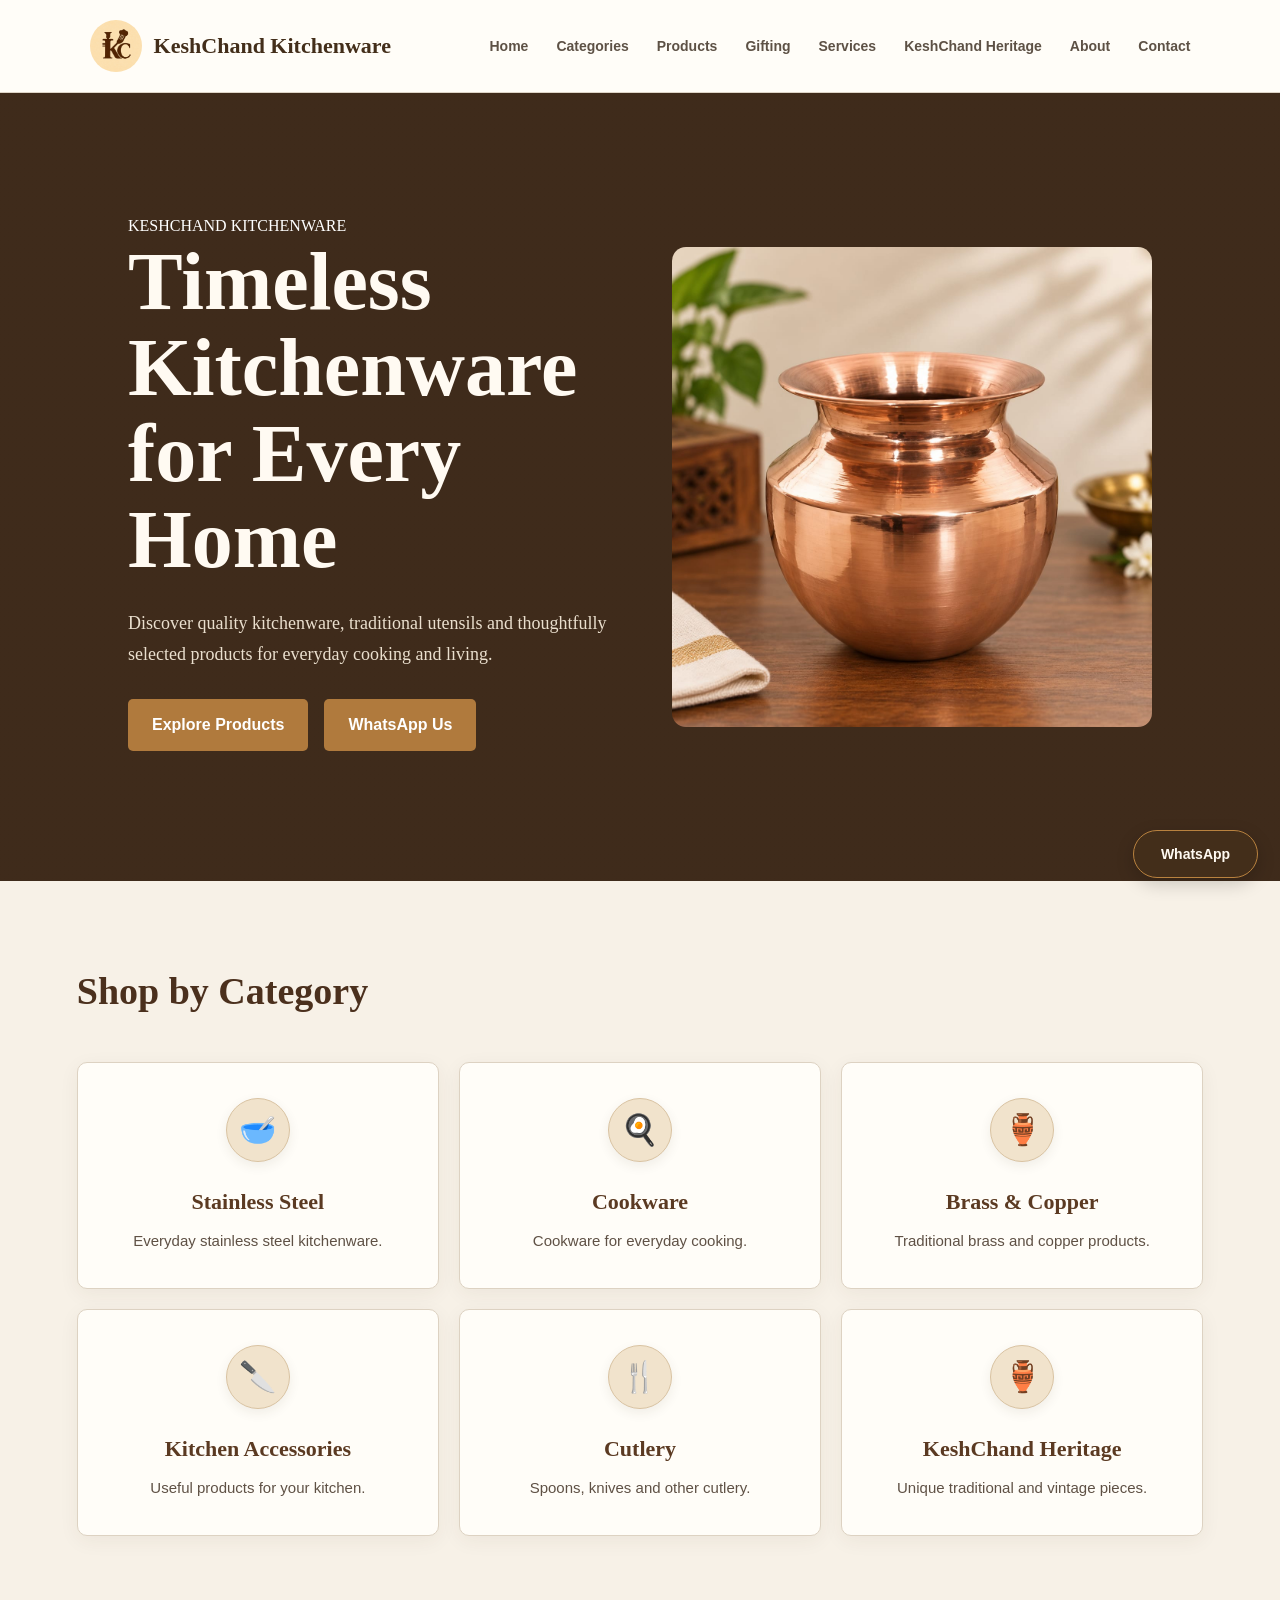
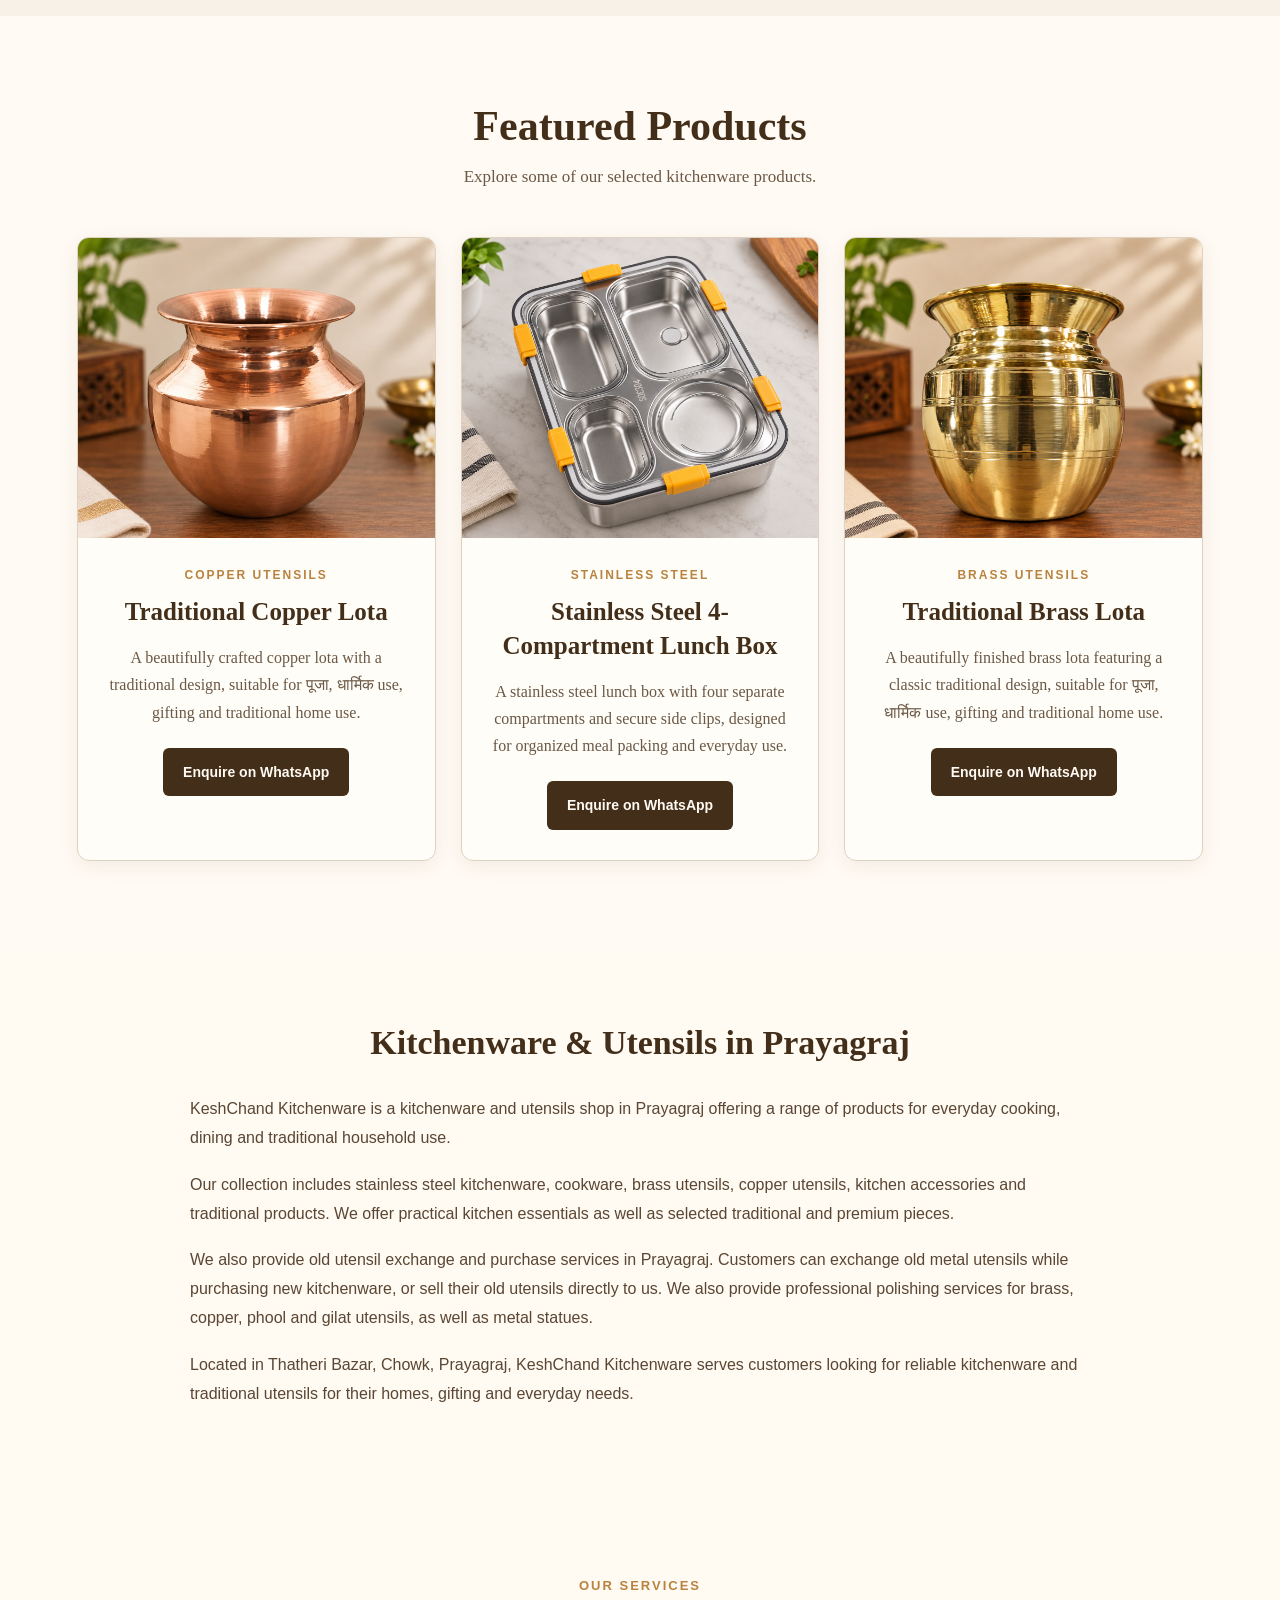
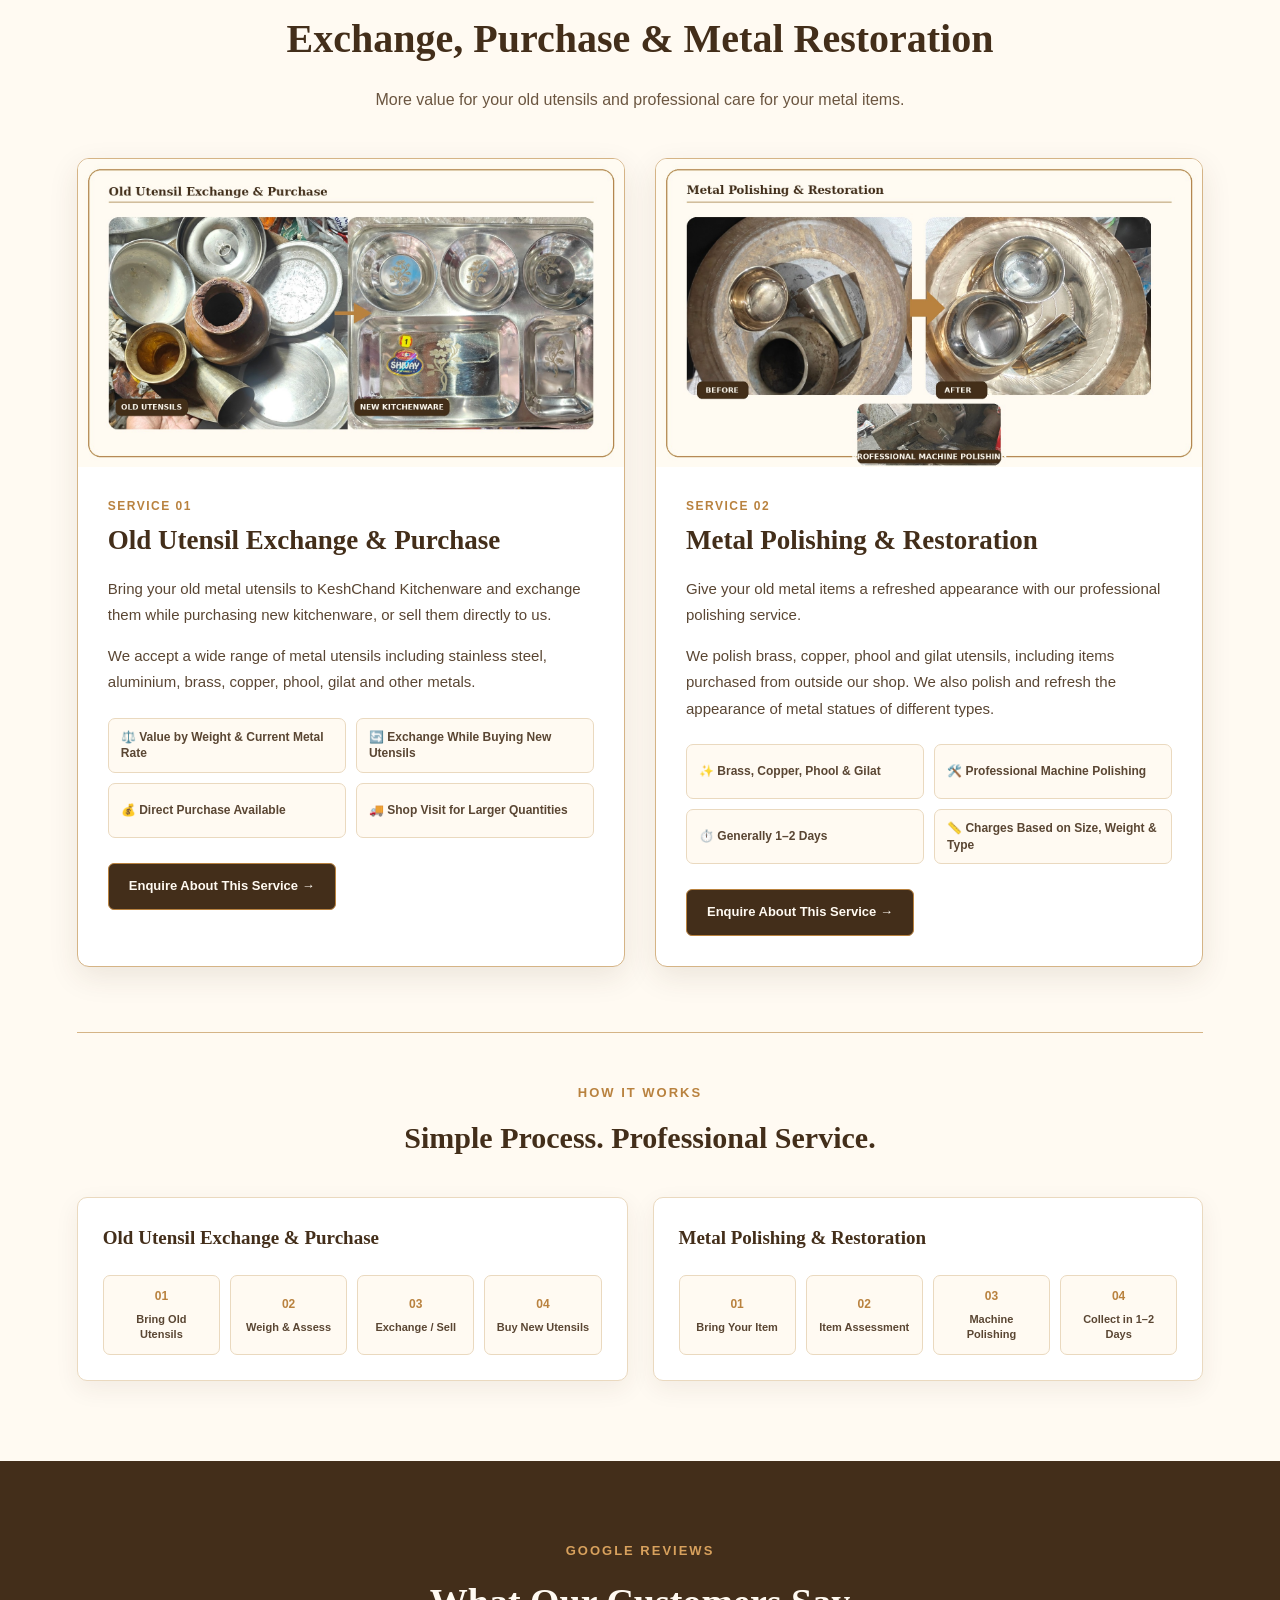
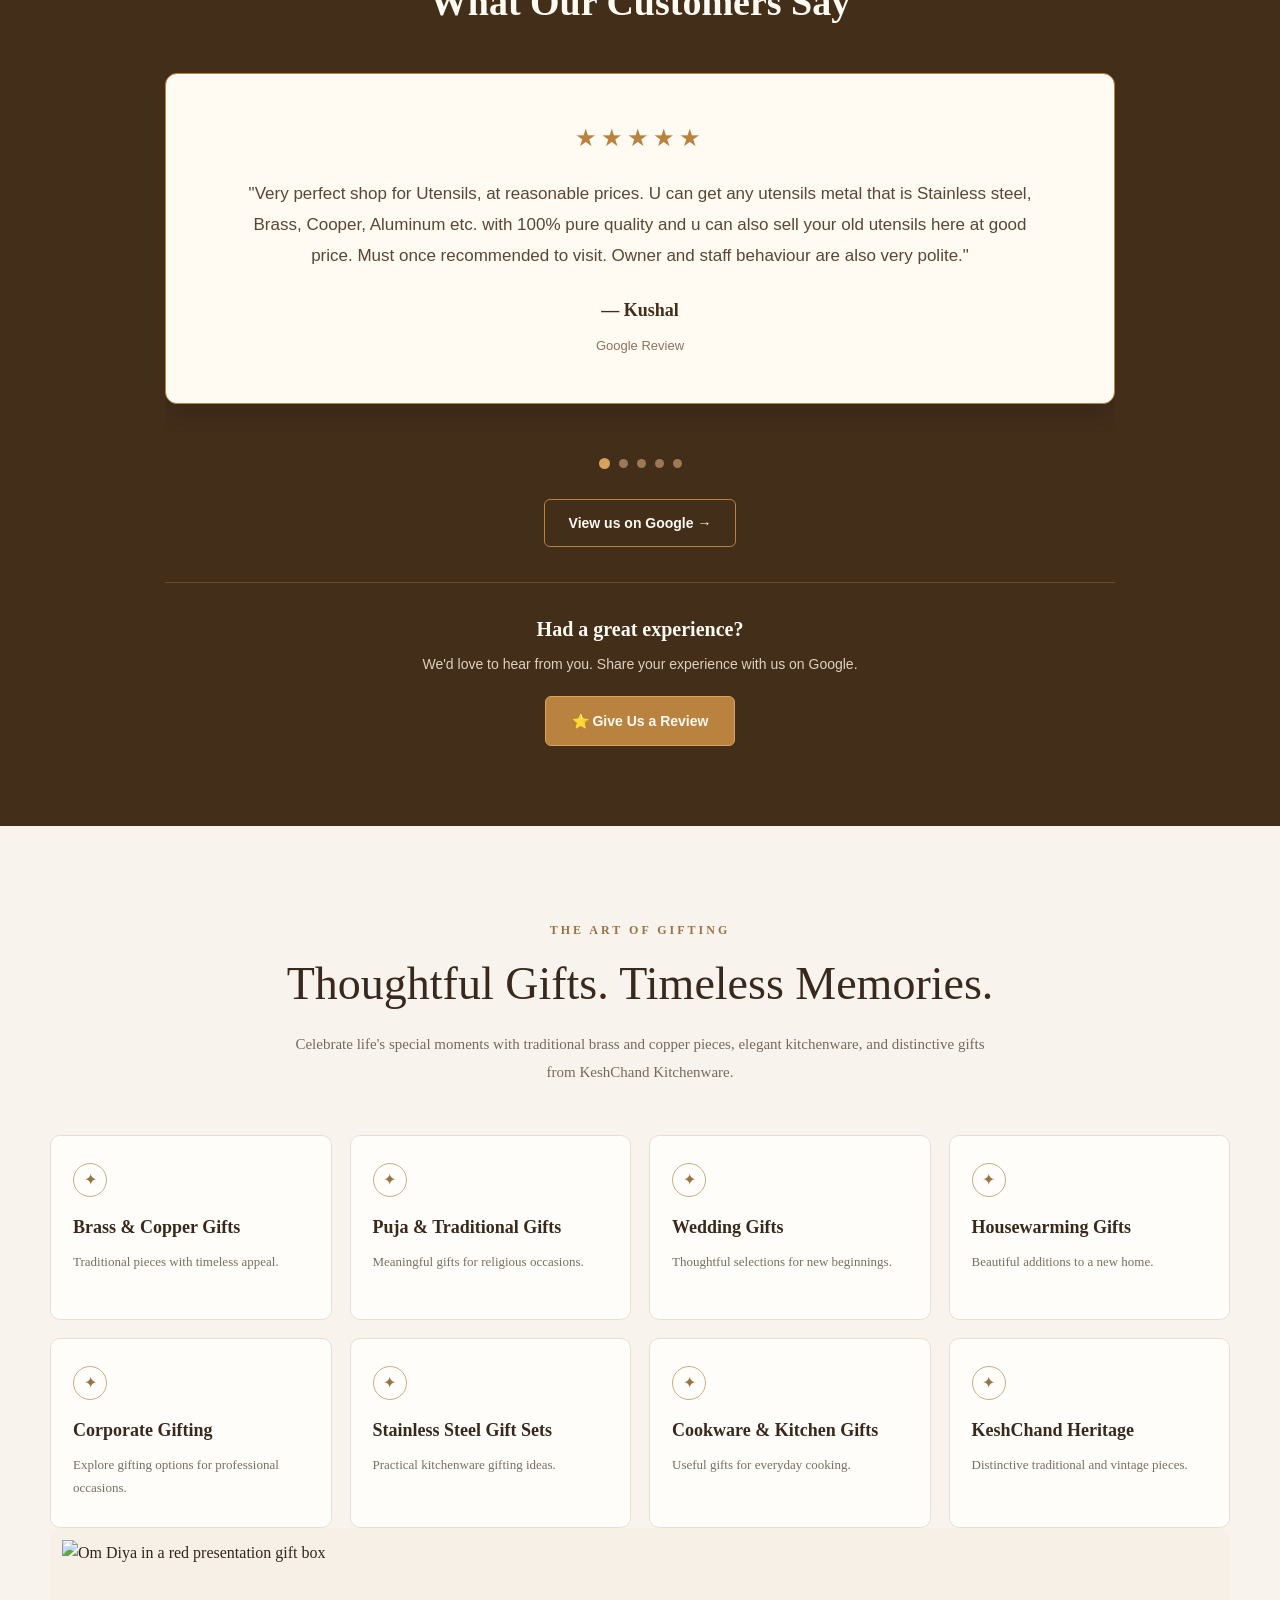
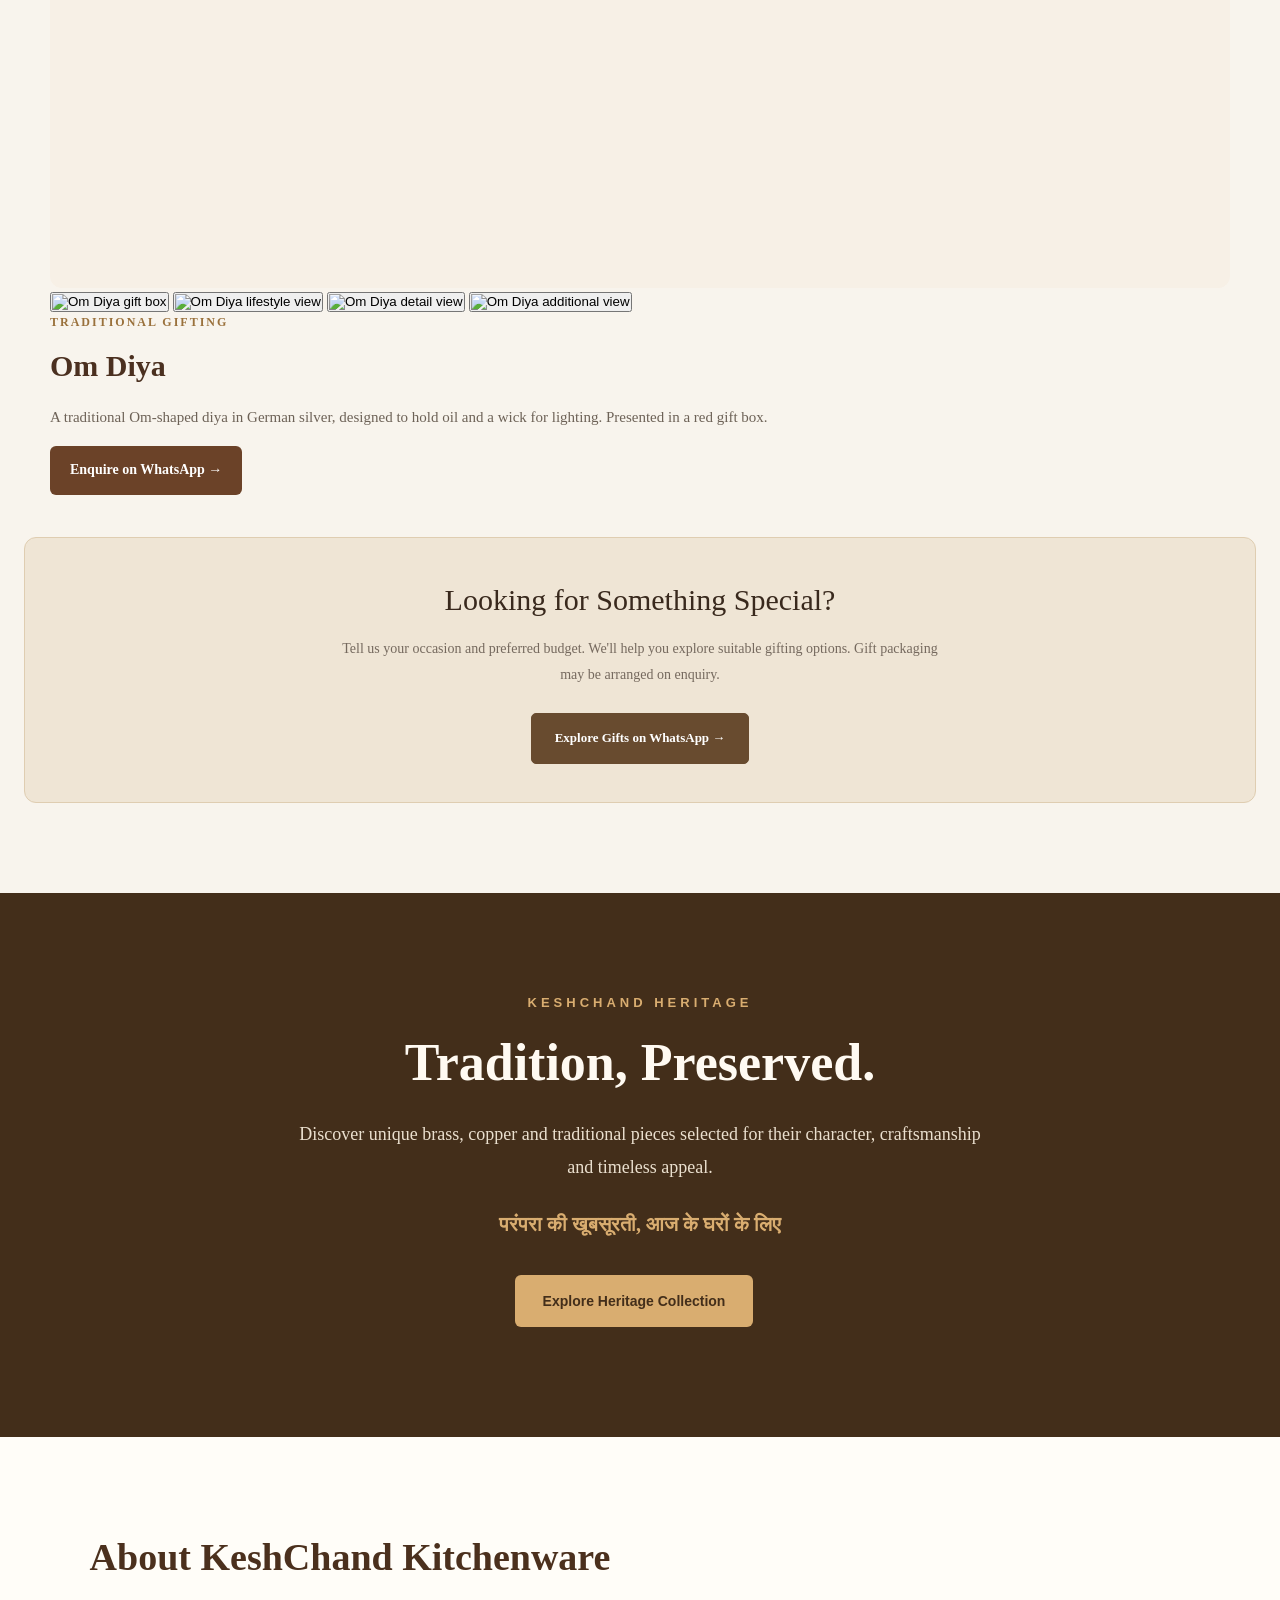
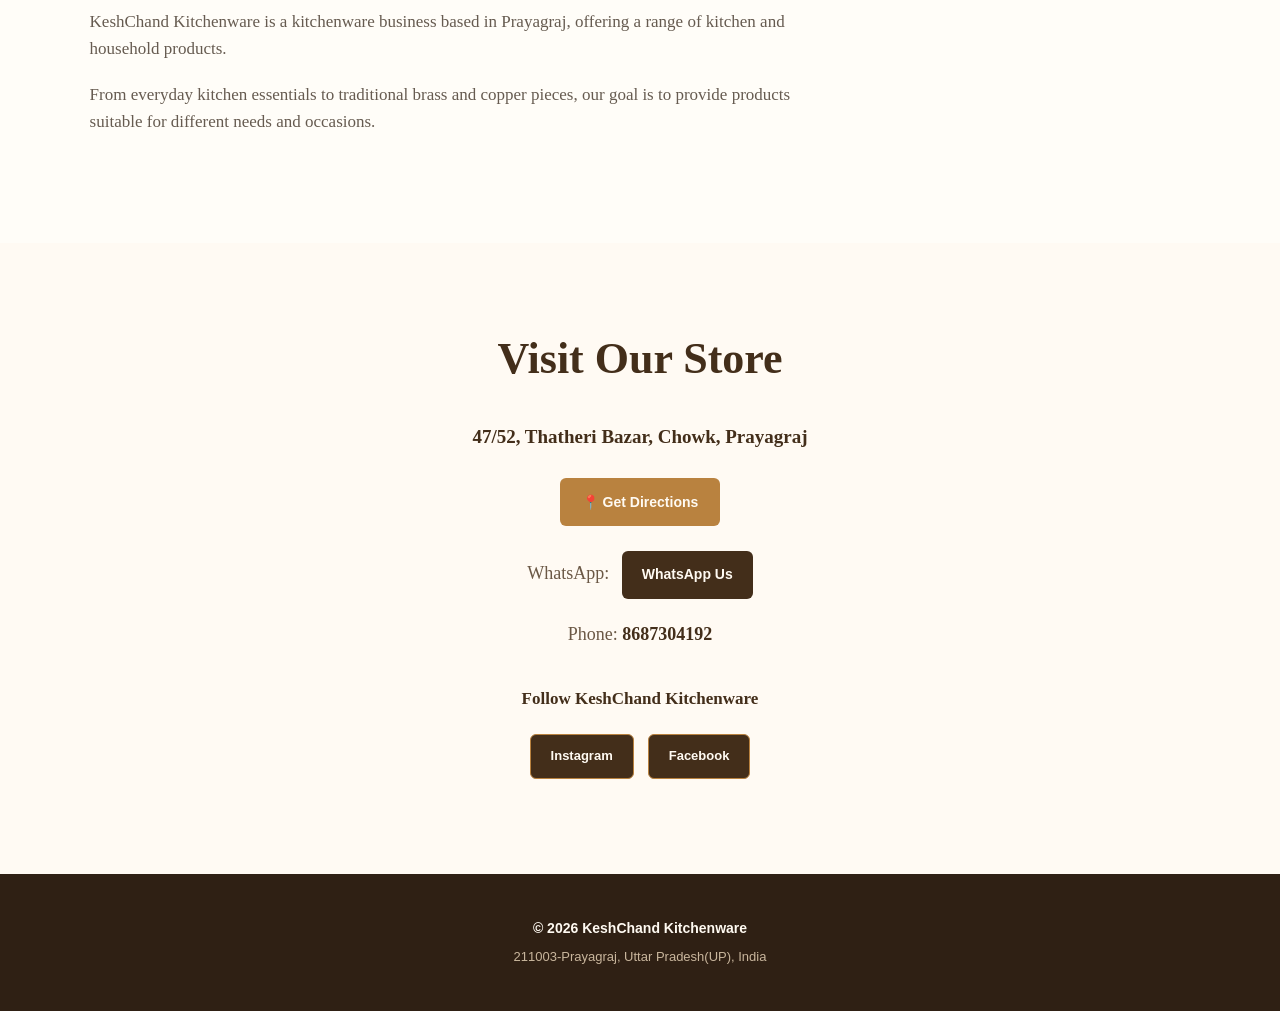
==== commit de4e4fed: "Update index.html" ====
--- a/index.html
+++ b/index.html
@@ -984,17 +984,42 @@
         </div>
 
         
-<div class="gifting-products">
-
-    <article class="gifting-product-card">
-
-        <div class="gifting-product-image">
-            <img
-                src="image/gifting/om-diya-main.png"
-                alt="Om Diya in a red presentation gift box"
-                loading="lazy"
-            >
-        </div>
+
+<div class="gifting-product-gallery">
+
+    <div class="gifting-product-image">
+        <img
+            id="omDiyaMainImage"
+            src="image/gifting/om-diya-main.png"
+            alt="Om Diya in a red presentation gift box"
+        >
+    </div>
+
+    <div class="gifting-product-thumbnails">
+
+        <button type="button" class="om-diya-thumb active"
+            onclick="changeOmDiyaImage(this, 'image/gifting/om-diya-main.png', 'Om Diya in a red presentation gift box')">
+            <img src="image/gifting/om-diya-main.png" alt="Om Diya gift box">
+        </button>
+
+        <button type="button" class="om-diya-thumb"
+            onclick="changeOmDiyaImage(this, 'image/gifting/om-diya-lifestyle.png', 'Om Diya displayed in a puja setting')">
+            <img src="image/gifting/om-diya-lifestyle.png" alt="Om Diya lifestyle view">
+        </button>
+
+        <button type="button" class="om-diya-thumb"
+            onclick="changeOmDiyaImage(this, 'image/gifting/om-diya-detail.png', 'Close-up view of the Om Diya')">
+            <img src="image/gifting/om-diya-detail.png" alt="Om Diya detail view">
+        </button>
+
+        <button type="button" class="om-diya-thumb"
+            onclick="changeOmDiyaImage(this, 'image/gifting/om-diya-features.png', 'Additional view of the Om Diya')">
+            <img src="image/gifting/om-diya-features.png" alt="Om Diya additional view">
+        </button>
+
+    </div>
+</div>
+
 
         <div class="gifting-product-info">
 
--- a/css/style.css
+++ b/css/style.css
@@ -2924,3 +2924,99 @@
         padding: 13px 16px;
     }
 }
+
+/* ================= GIFTING PRODUCT CARDS ================= */
+
+.gifting-products {
+    margin: 45px 0;
+}
+
+.gifting-product-card {
+    display: grid;
+    grid-template-columns: 1fr 1fr;
+    align-items: center;
+    gap: 35px;
+    max-width: 900px;
+    margin: 0 auto;
+    padding: 24px;
+    background: #fffdf8;
+    border: 1px solid #e8dcc8;
+    border-radius: 16px;
+    box-shadow: 0 8px 28px rgba(75, 48, 25, 0.08);
+}
+
+.gifting-product-image {
+    width: 100%;
+    overflow: hidden;
+    border-radius: 12px;
+    background: #f7f0e6;
+}
+
+.gifting-product-image img {
+    display: block;
+    width: 100%;
+    height: 360px;
+    object-fit: contain;
+    padding: 12px;
+}
+
+.gifting-product-info {
+    text-align: left;
+}
+
+.gifting-product-label {
+    margin-bottom: 10px;
+    color: #9a713c;
+    font-size: 12px;
+    font-weight: 700;
+    letter-spacing: 2px;
+}
+
+.gifting-product-info h3 {
+    margin: 0 0 14px;
+    color: #4b3020;
+    font-size: 30px;
+}
+
+.gifting-product-info > p:not(.gifting-product-label) {
+    color: #6d6257;
+    font-size: 15px;
+    line-height: 1.8;
+}
+
+.gifting-product-button {
+    display: inline-block;
+    margin-top: 15px;
+    padding: 13px 20px;
+    background: #6b4228;
+    color: #ffffff;
+    text-decoration: none;
+    border-radius: 6px;
+    font-size: 14px;
+    font-weight: 600;
+    transition: background 0.3s ease;
+}
+
+.gifting-product-button:hover {
+    background: #946b3c;
+}
+
+/* Mobile layout */
+
+@media (max-width: 700px) {
+    .gifting-product-card {
+        grid-template-columns: 1fr;
+        gap: 20px;
+        padding: 16px;
+    }
+
+    .gifting-product-image img {
+        height: 300px;
+    }
+
+    .gifting-product-info h3 {
+        font-size: 25px;
+    }
+}
+
+/* ================= END GIFTING PRODUCT CARDS ================= */
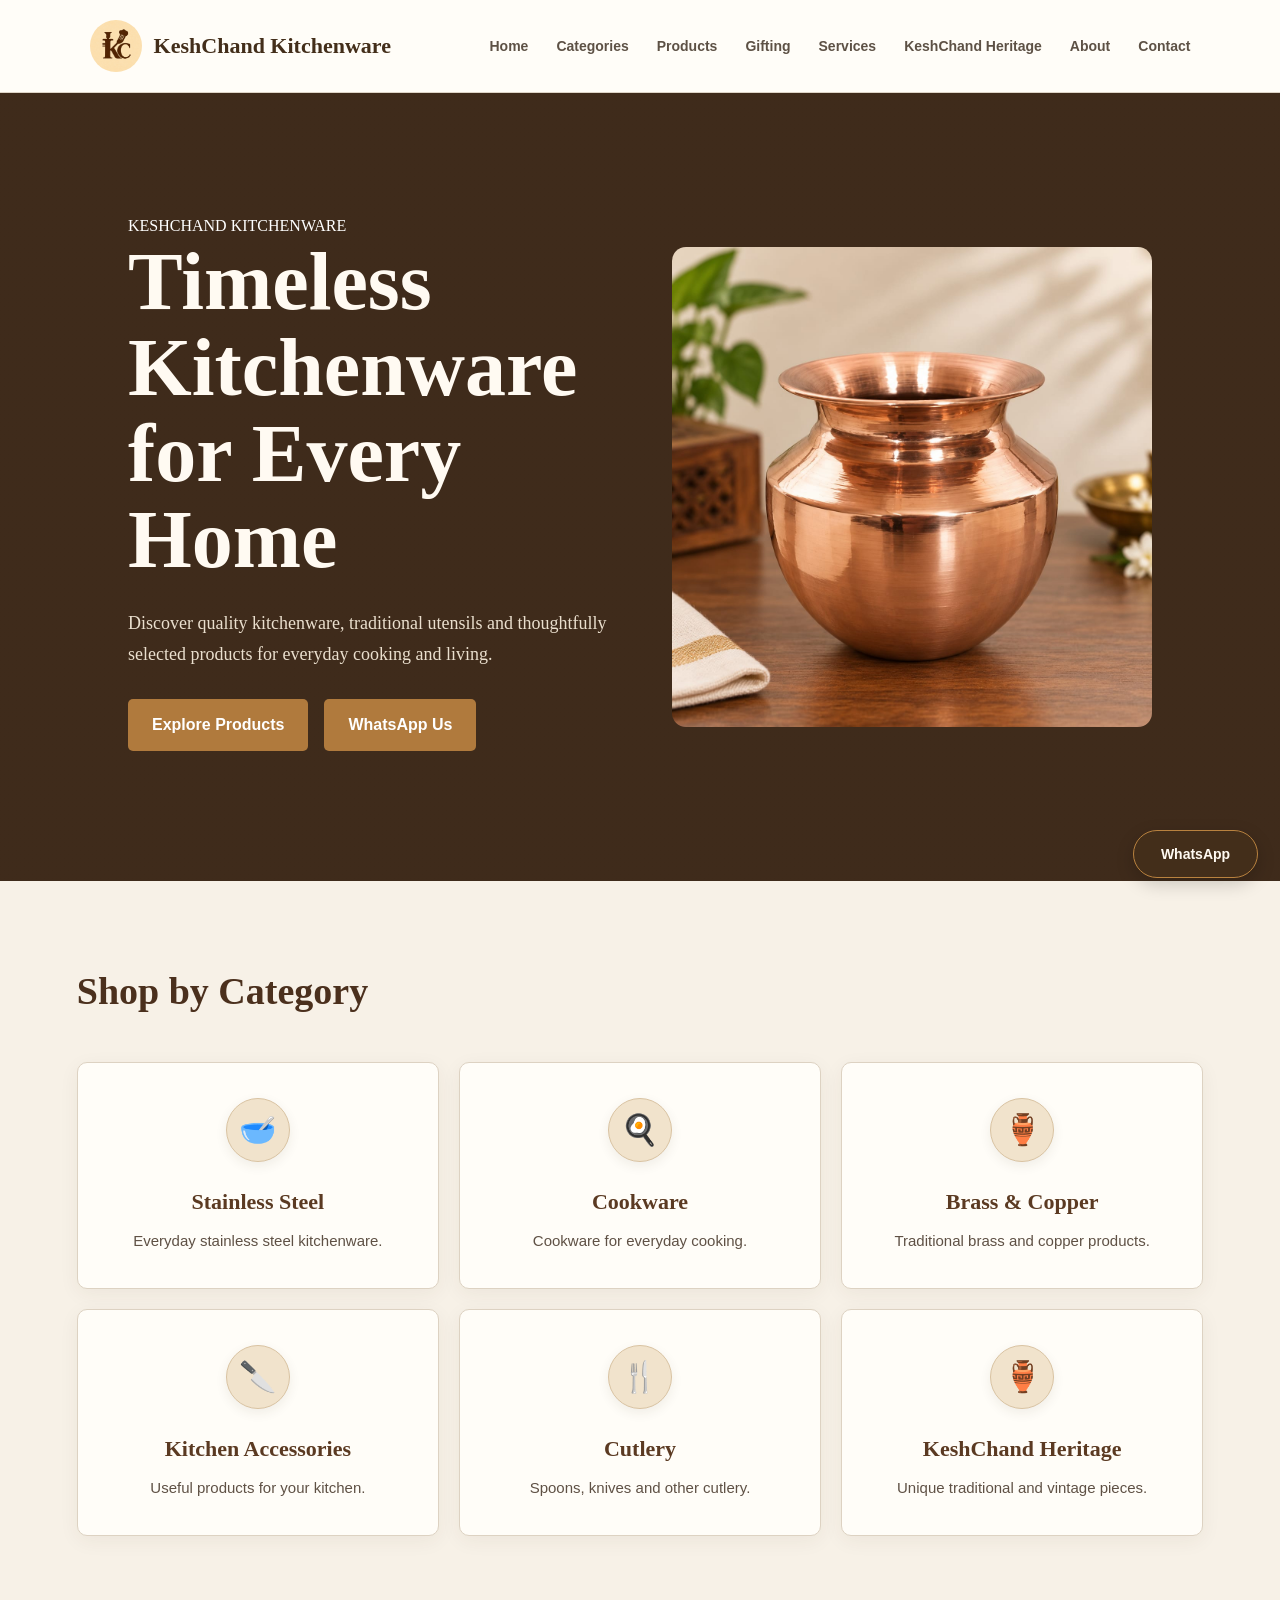
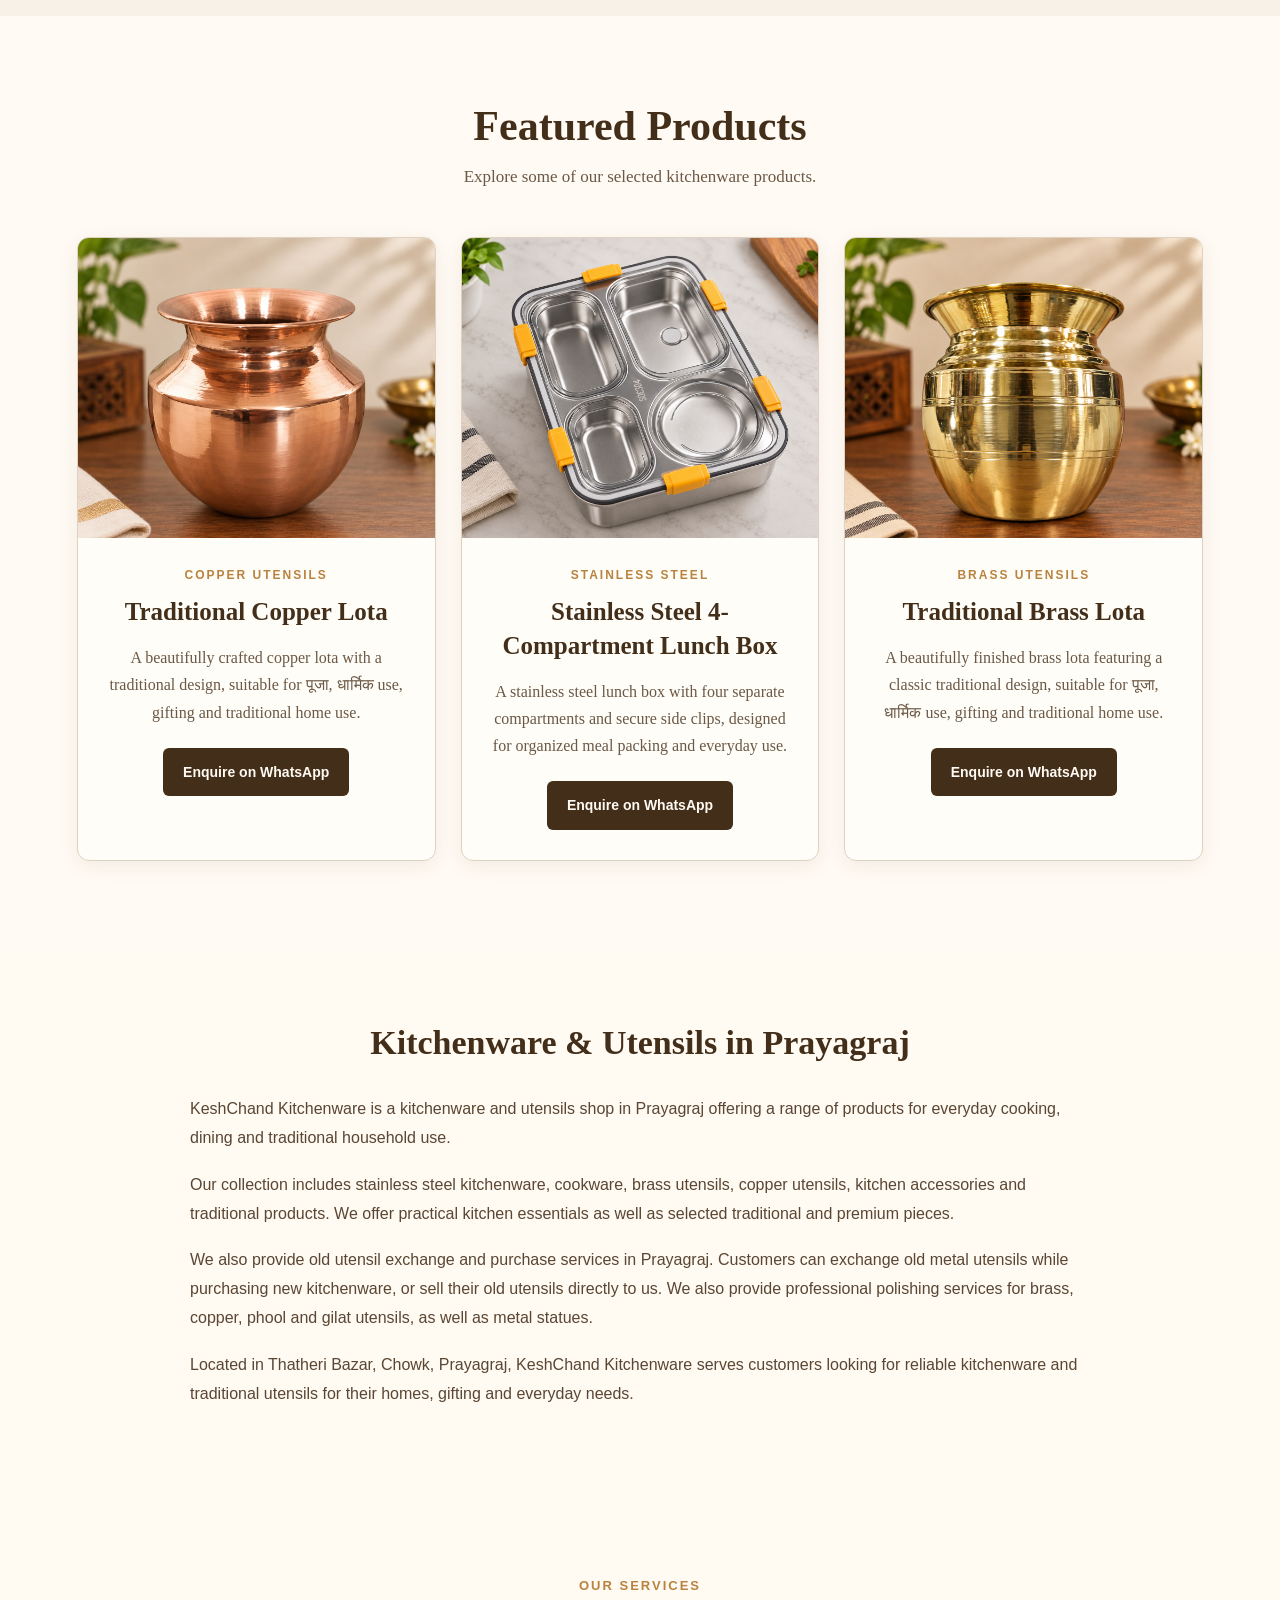
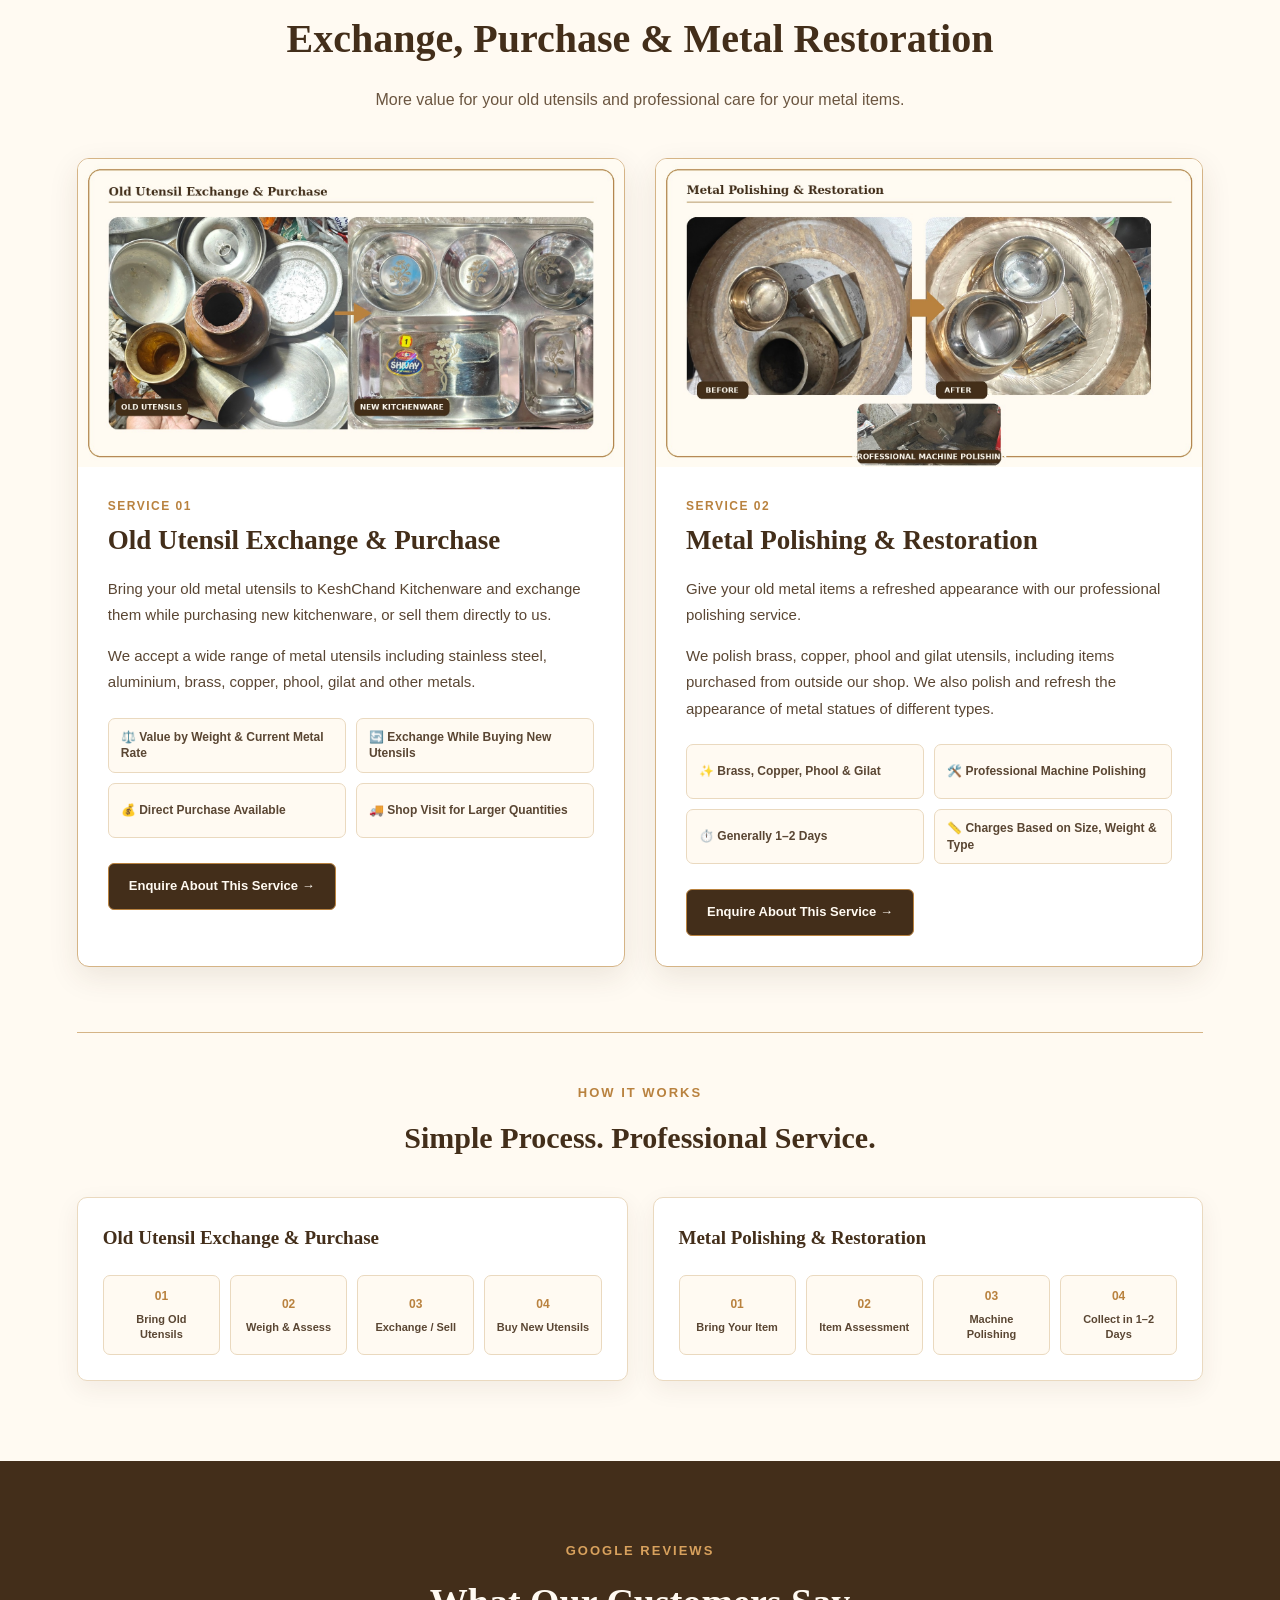
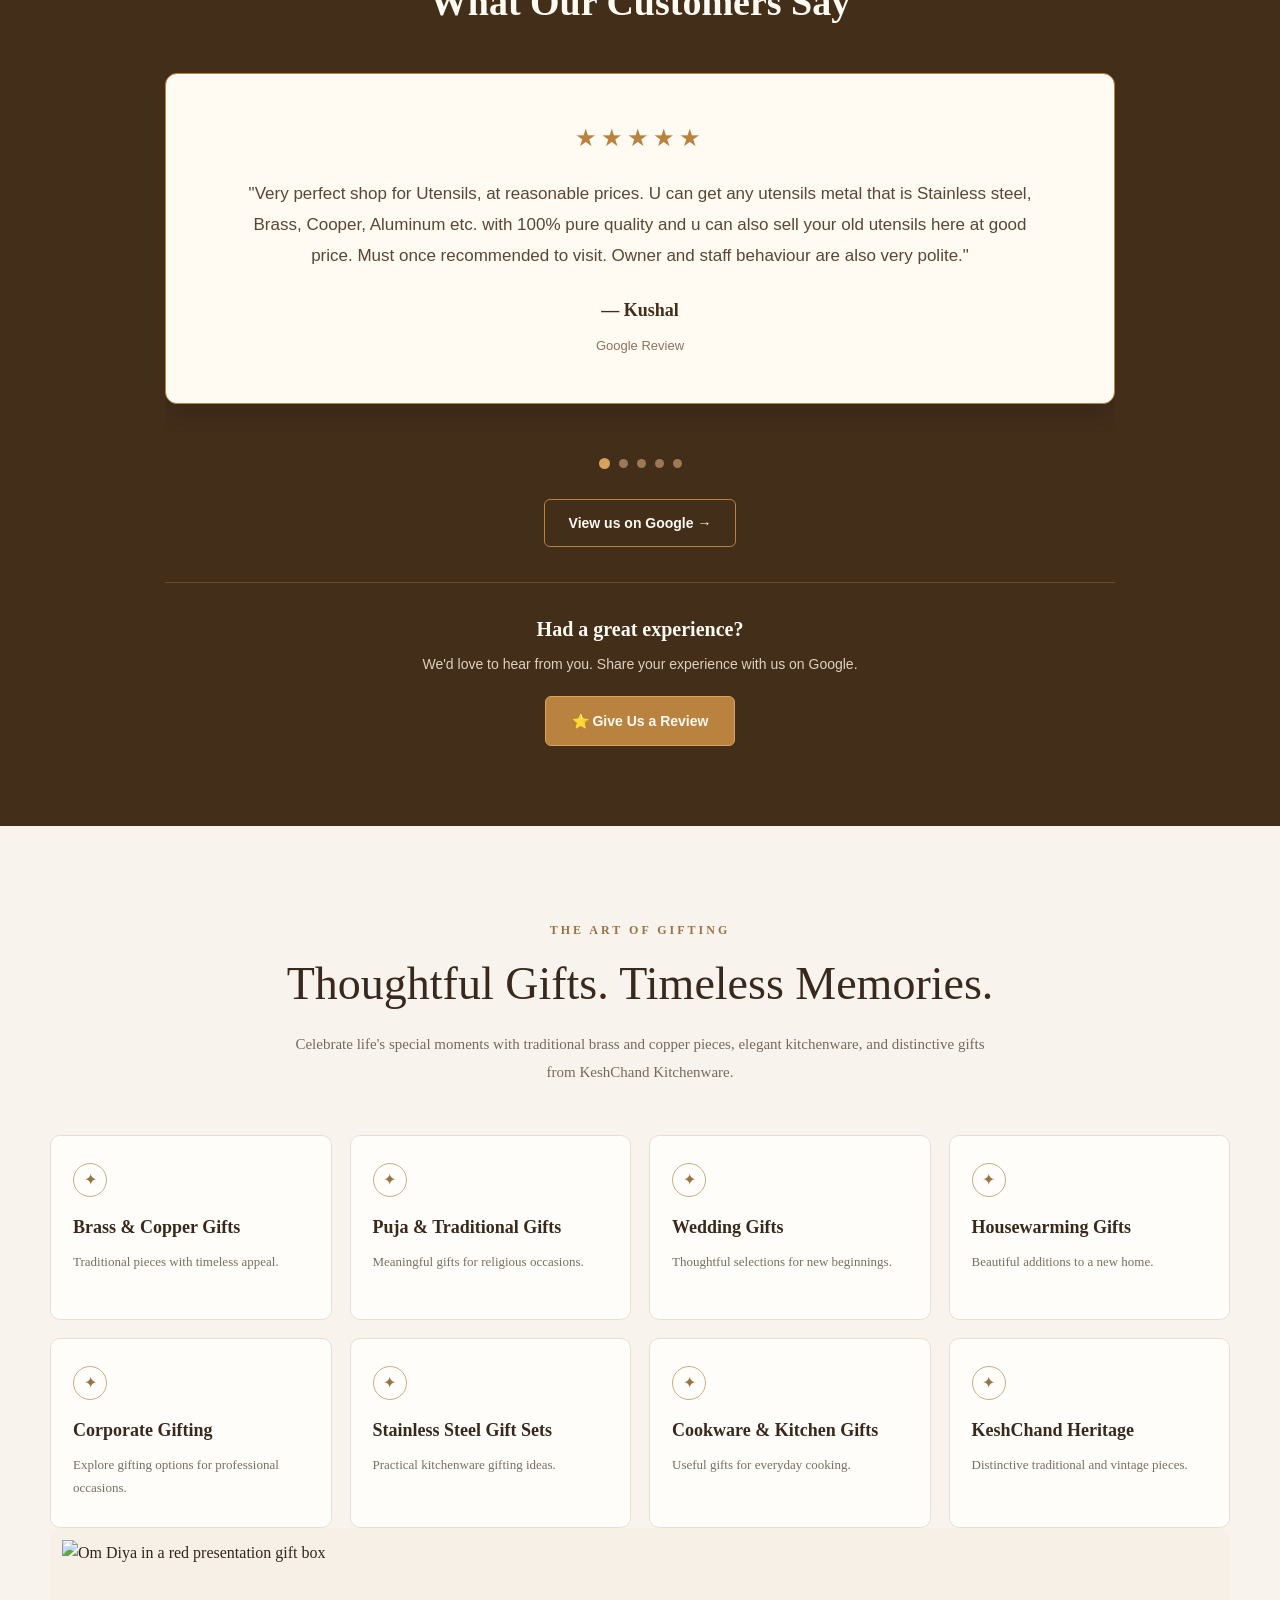
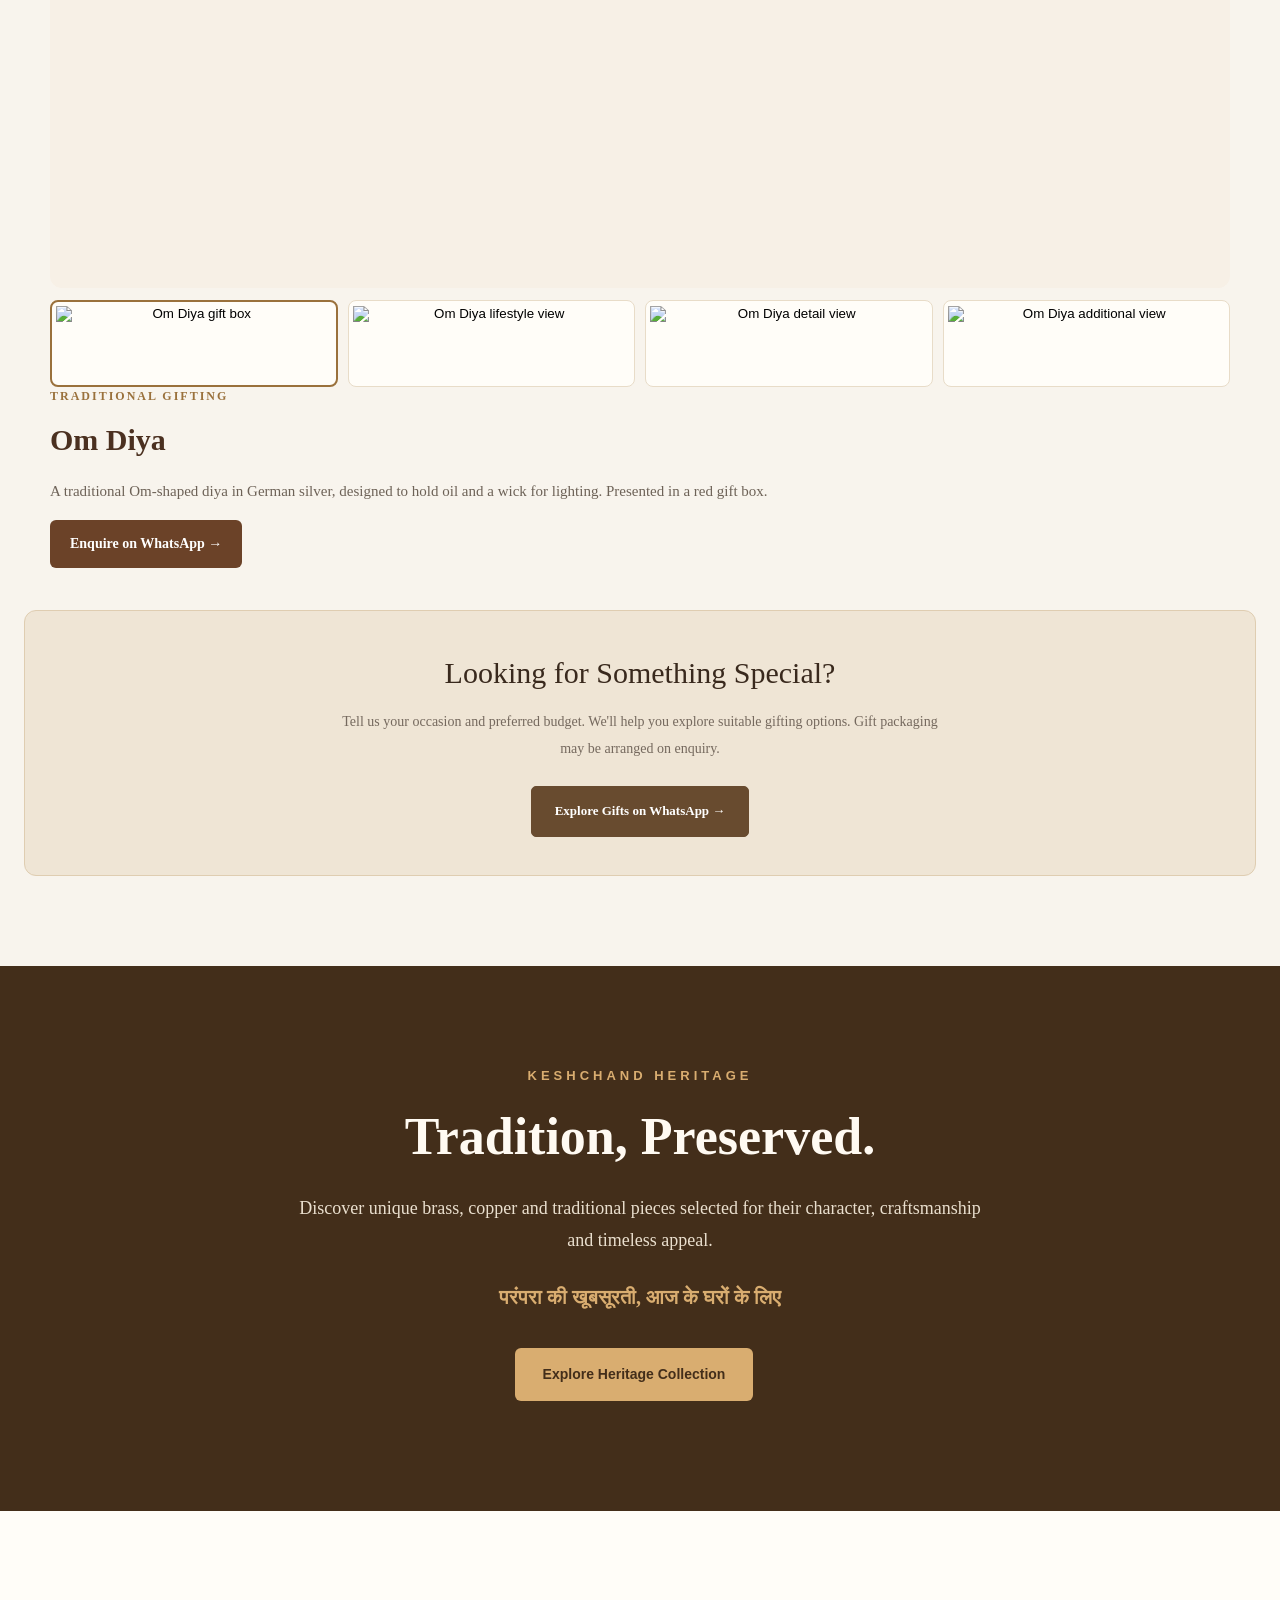
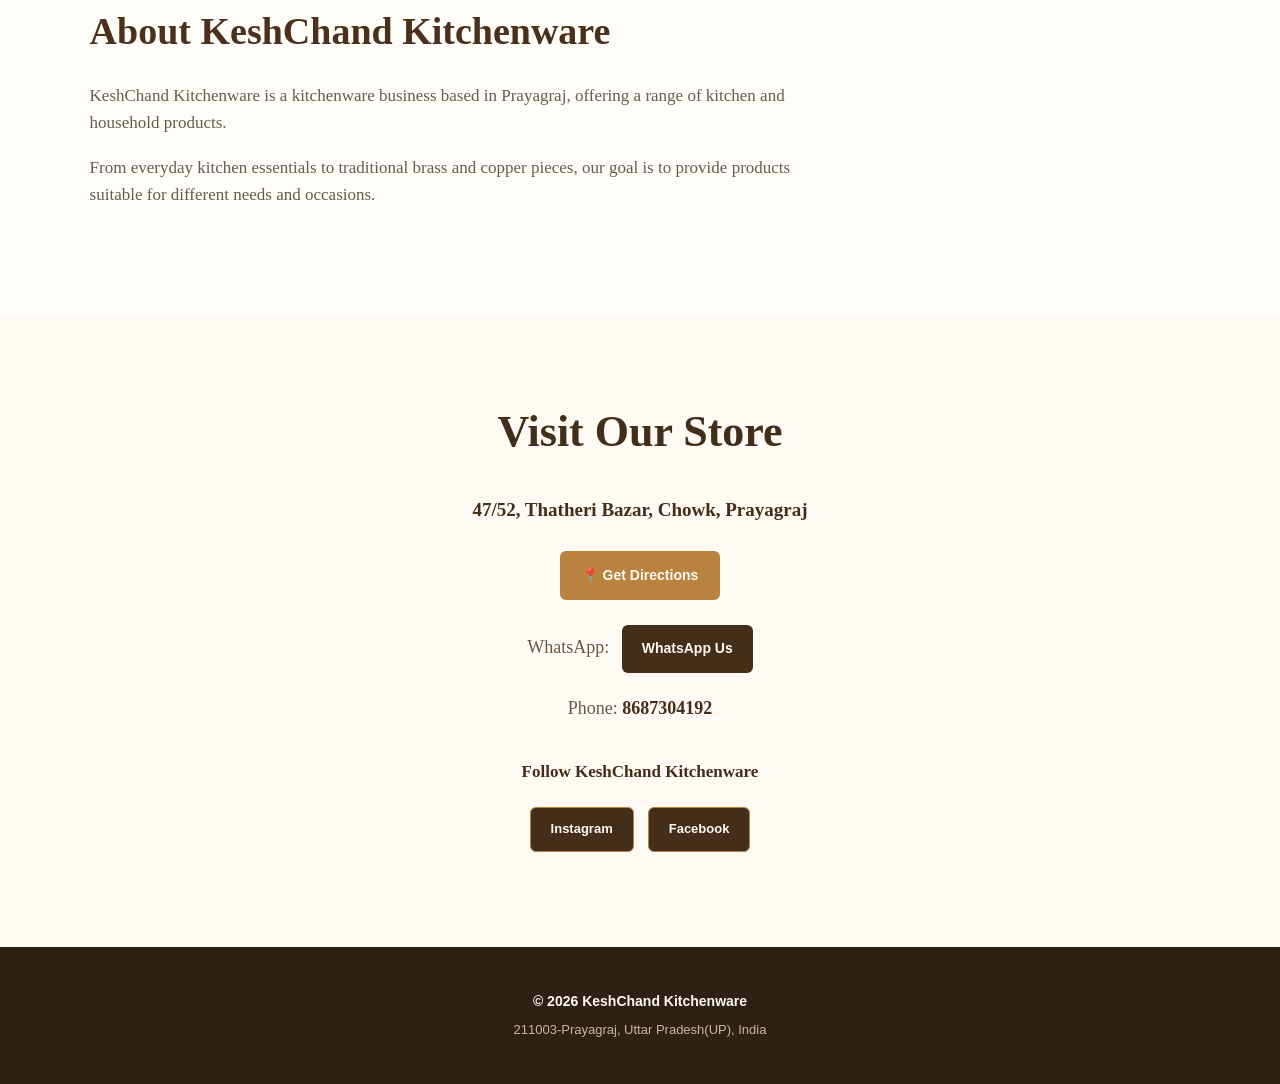
==== commit a56ac9b2: "Update index.html" ====
--- a/index.html
+++ b/index.html
@@ -1215,6 +1215,23 @@
 </a>
 <script src="js/script.js"></script>
 
+<script>
+function changeOmDiyaImage(button, imagePath, imageAlt) {
+    const mainImage = document.getElementById("omDiyaMainImage");
+
+    if (!mainImage) return;
+
+    mainImage.src = imagePath;
+    mainImage.alt = imageAlt;
+
+    document.querySelectorAll(".om-diya-thumb").forEach(function (thumb) {
+        thumb.classList.remove("active");
+    });
+
+    button.classList.add("active");
+}
+</script>
+
 </body>
 
 </html>
--- a/css/style.css
+++ b/css/style.css
@@ -3020,3 +3020,53 @@
 }
 
 /* ================= END GIFTING PRODUCT CARDS ================= */
+
+/* ================= OM DIYA IMAGE GALLERY ================= */
+
+.gifting-product-gallery {
+    min-width: 0;
+}
+
+.gifting-product-thumbnails {
+    display: grid;
+    grid-template-columns: repeat(4, 1fr);
+    gap: 10px;
+    margin-top: 12px;
+}
+
+.om-diya-thumb {
+    padding: 4px;
+    border: 1px solid #e8dcc8;
+    border-radius: 8px;
+    background: #fffdf8;
+    cursor: pointer;
+    overflow: hidden;
+}
+
+.om-diya-thumb img {
+    display: block;
+    width: 100%;
+    height: 75px;
+    object-fit: contain;
+}
+
+.om-diya-thumb.active {
+    border: 2px solid #9a713c;
+}
+
+.om-diya-thumb:focus-visible {
+    outline: 2px solid #6b4228;
+    outline-offset: 3px;
+}
+
+@media (max-width: 700px) {
+    .gifting-product-thumbnails {
+        gap: 8px;
+    }
+
+    .om-diya-thumb img {
+        height: 65px;
+    }
+}
+
+/* ================= END OM DIYA IMAGE GALLERY ================= */
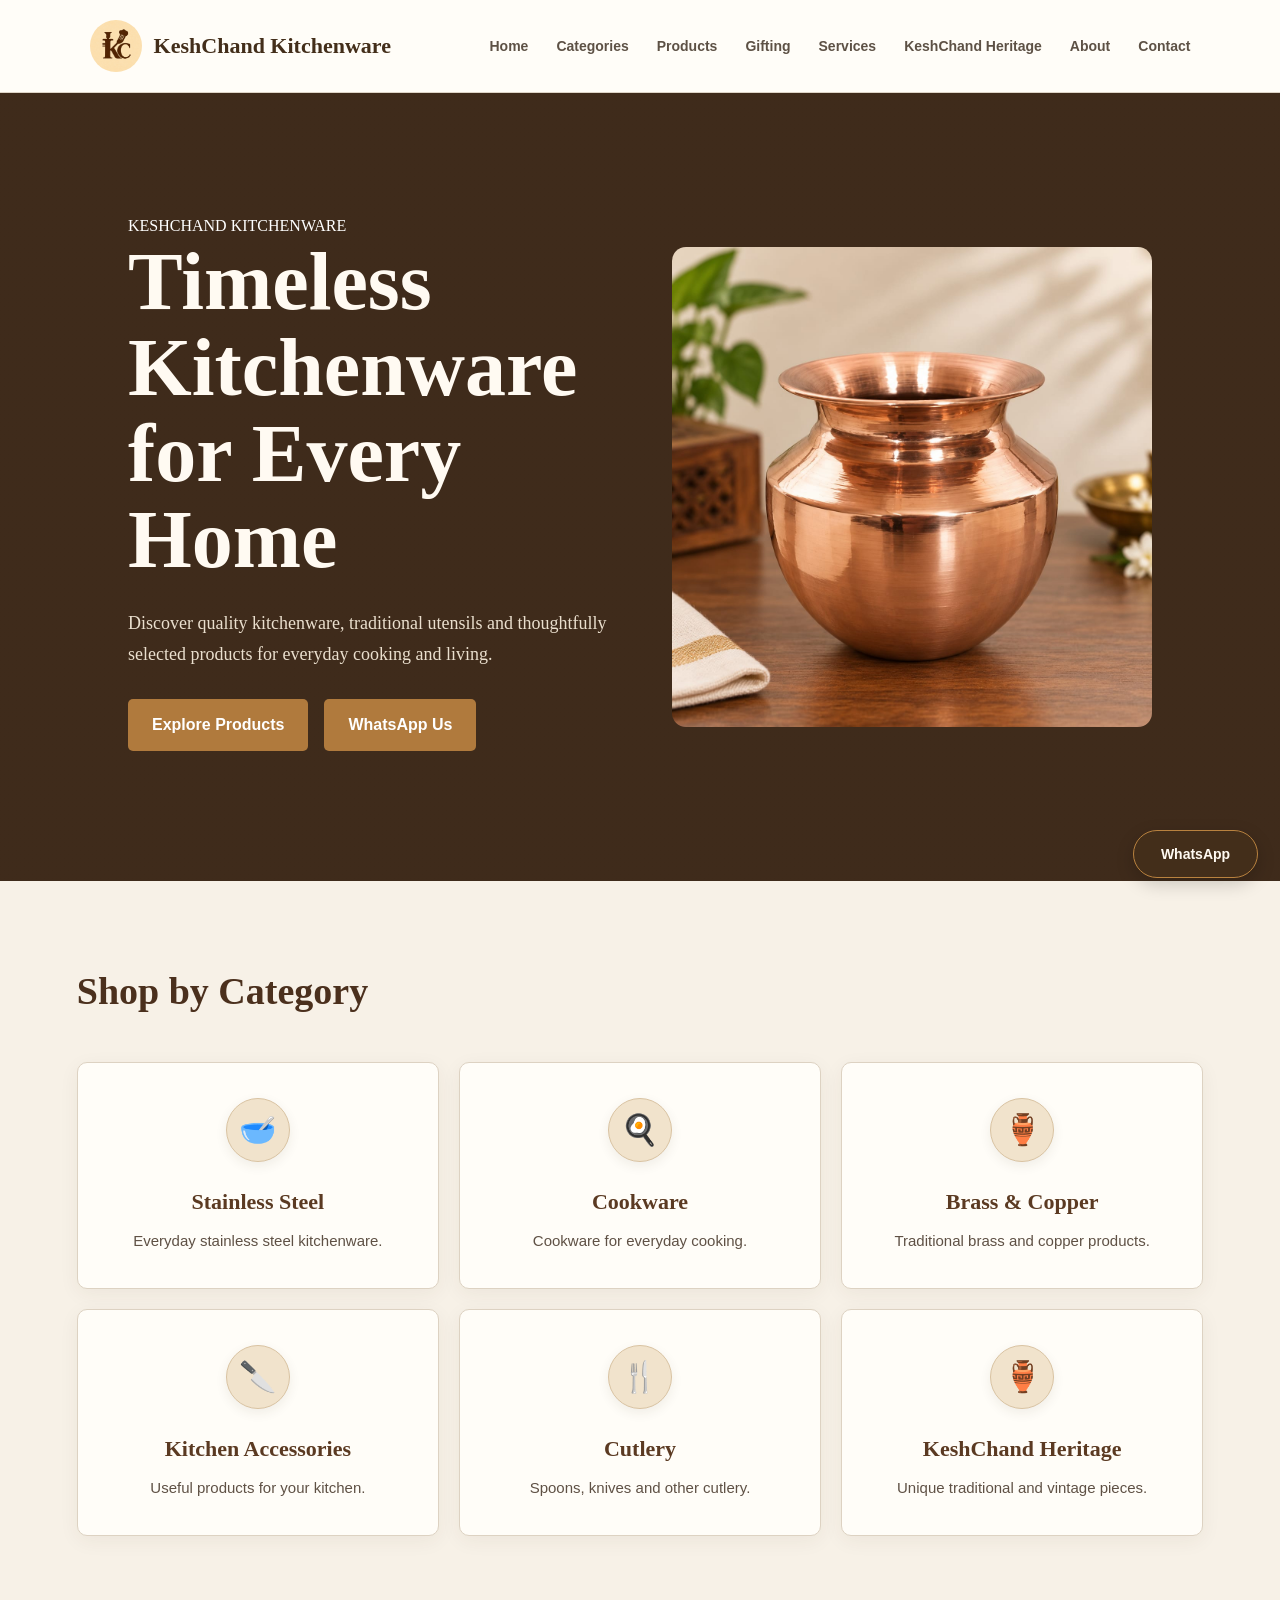
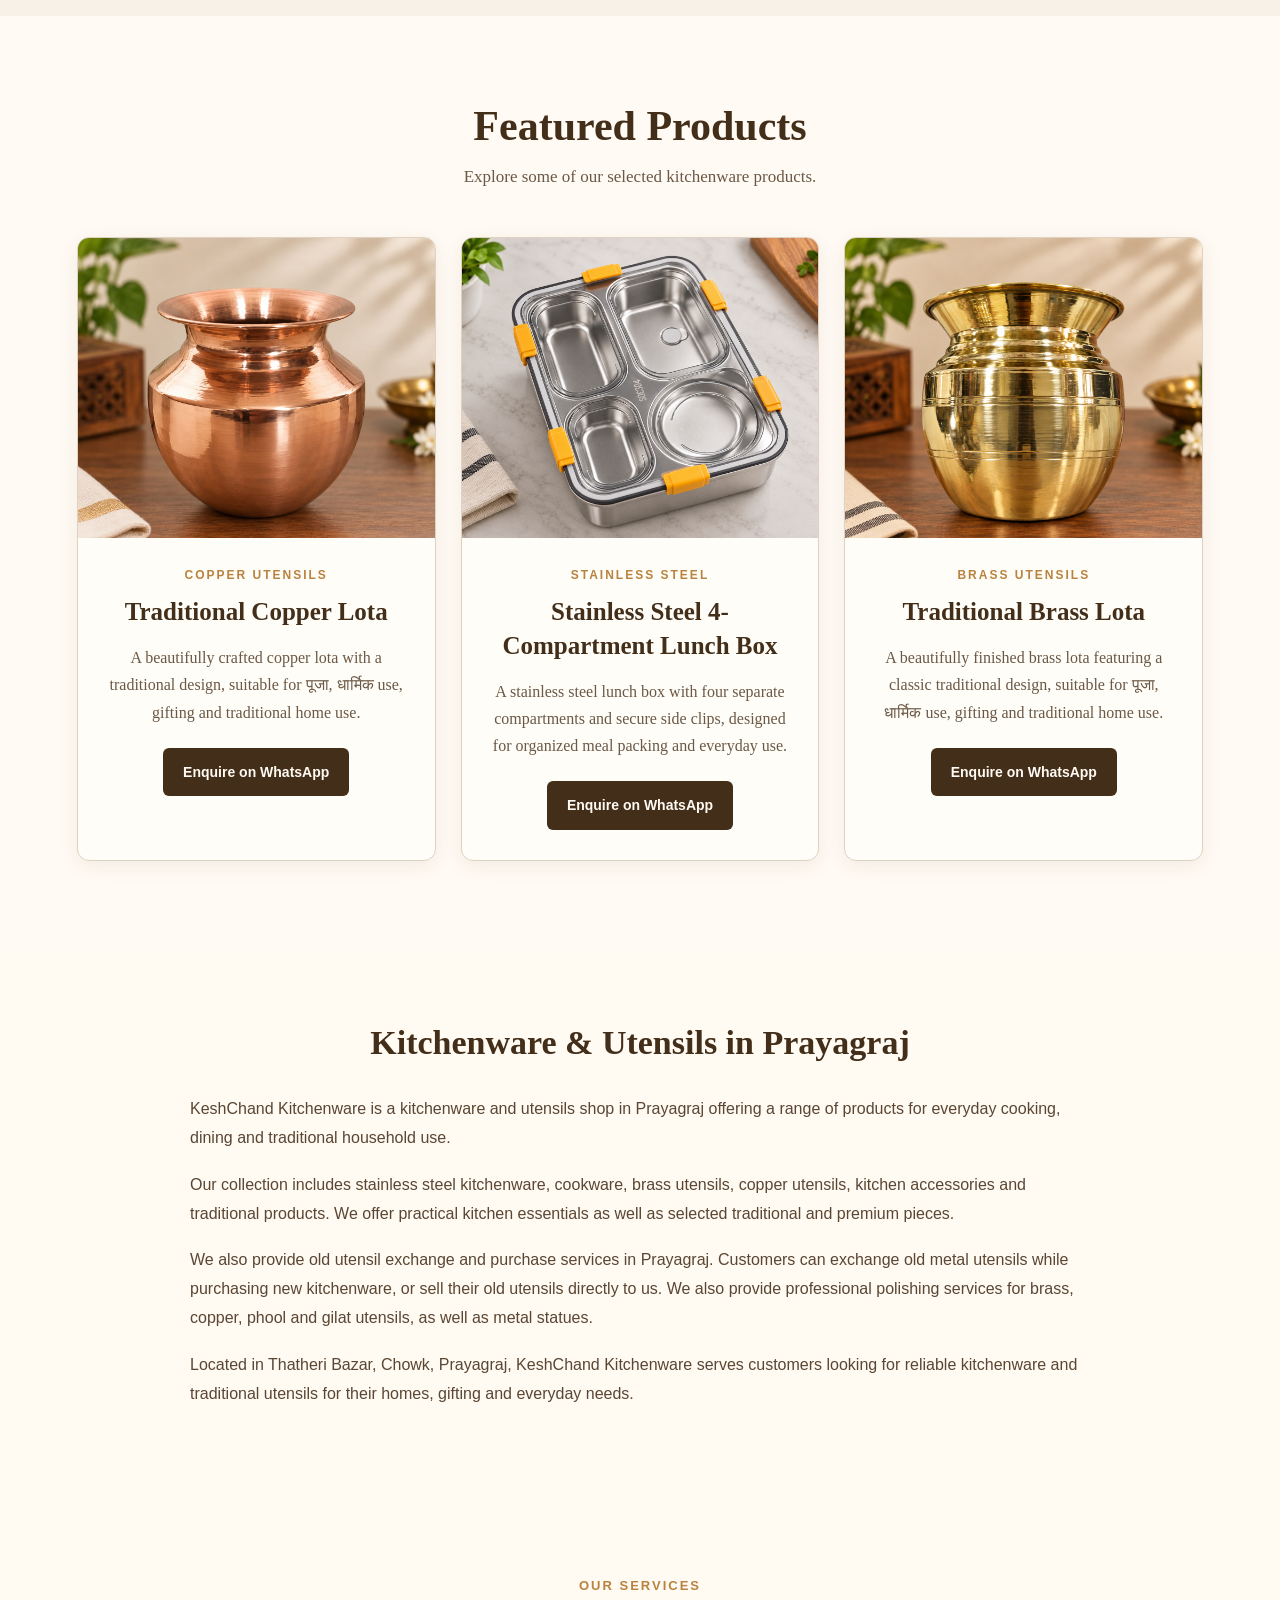
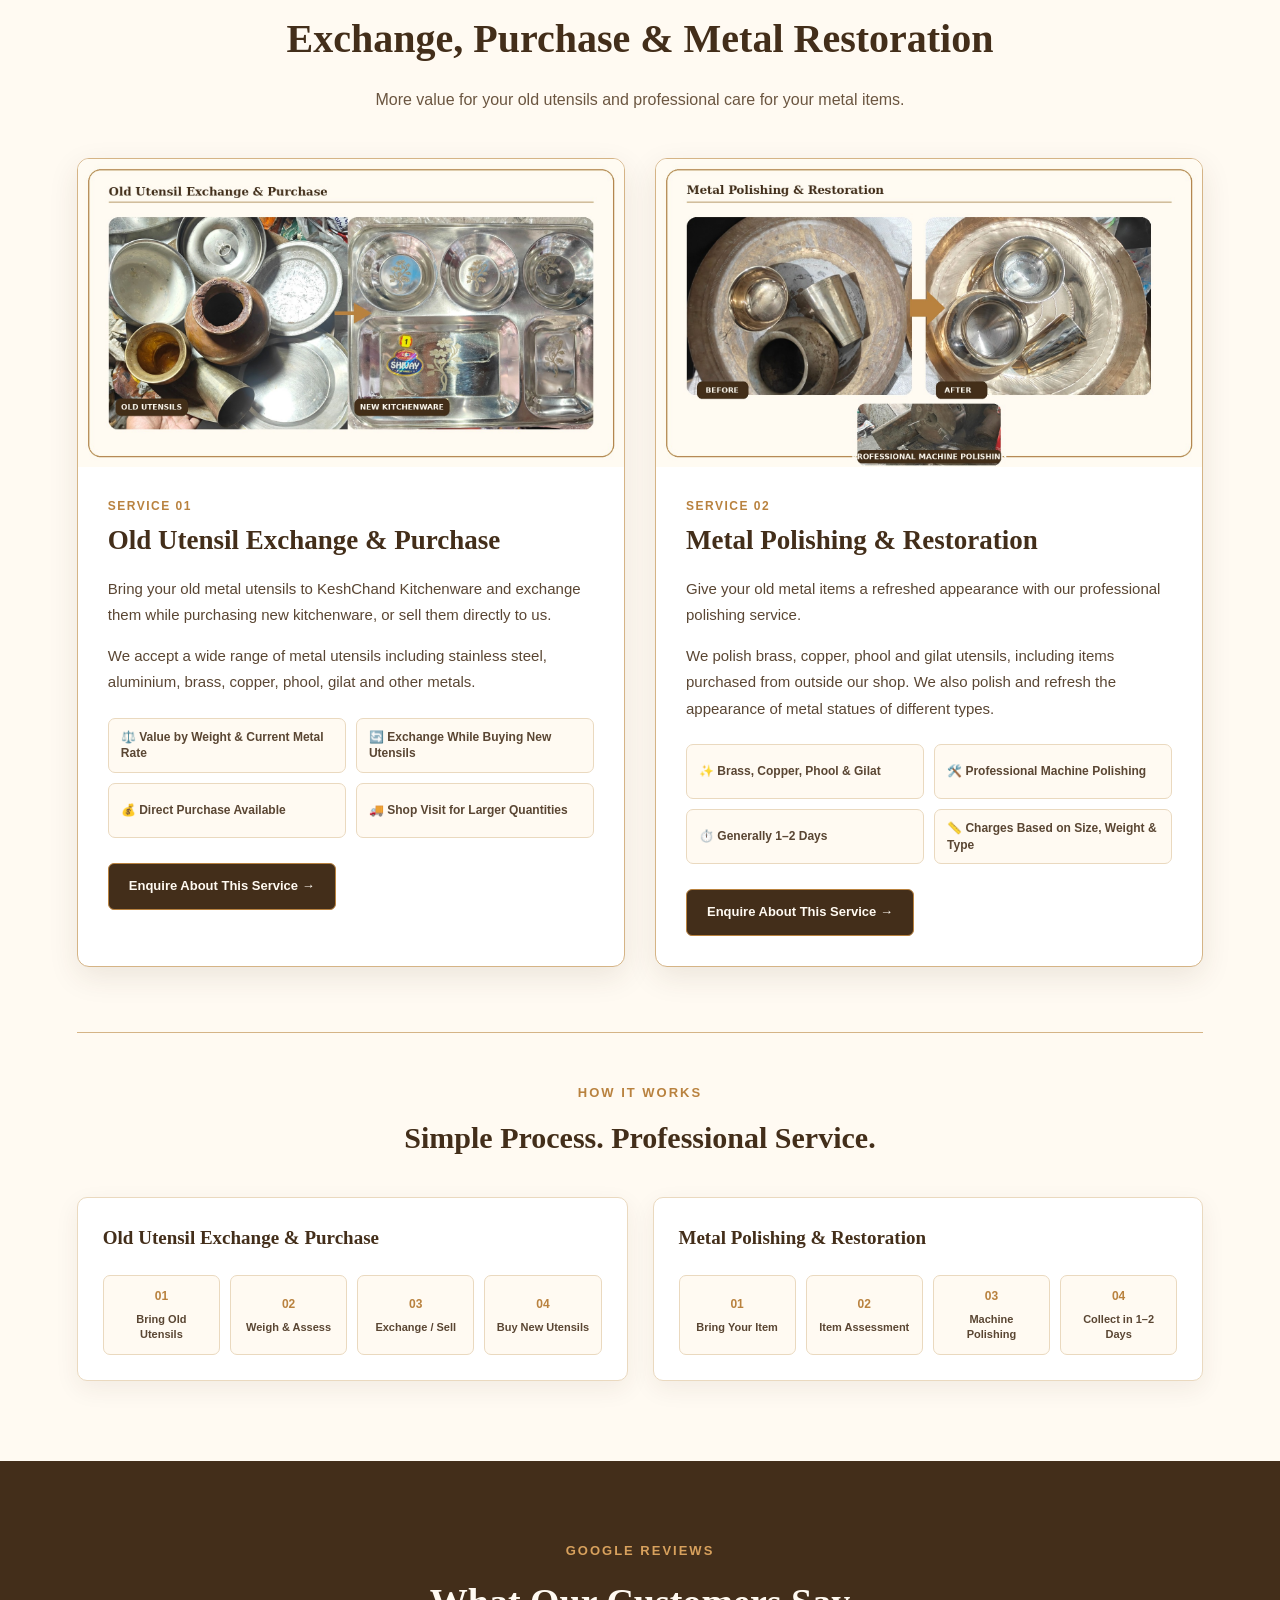
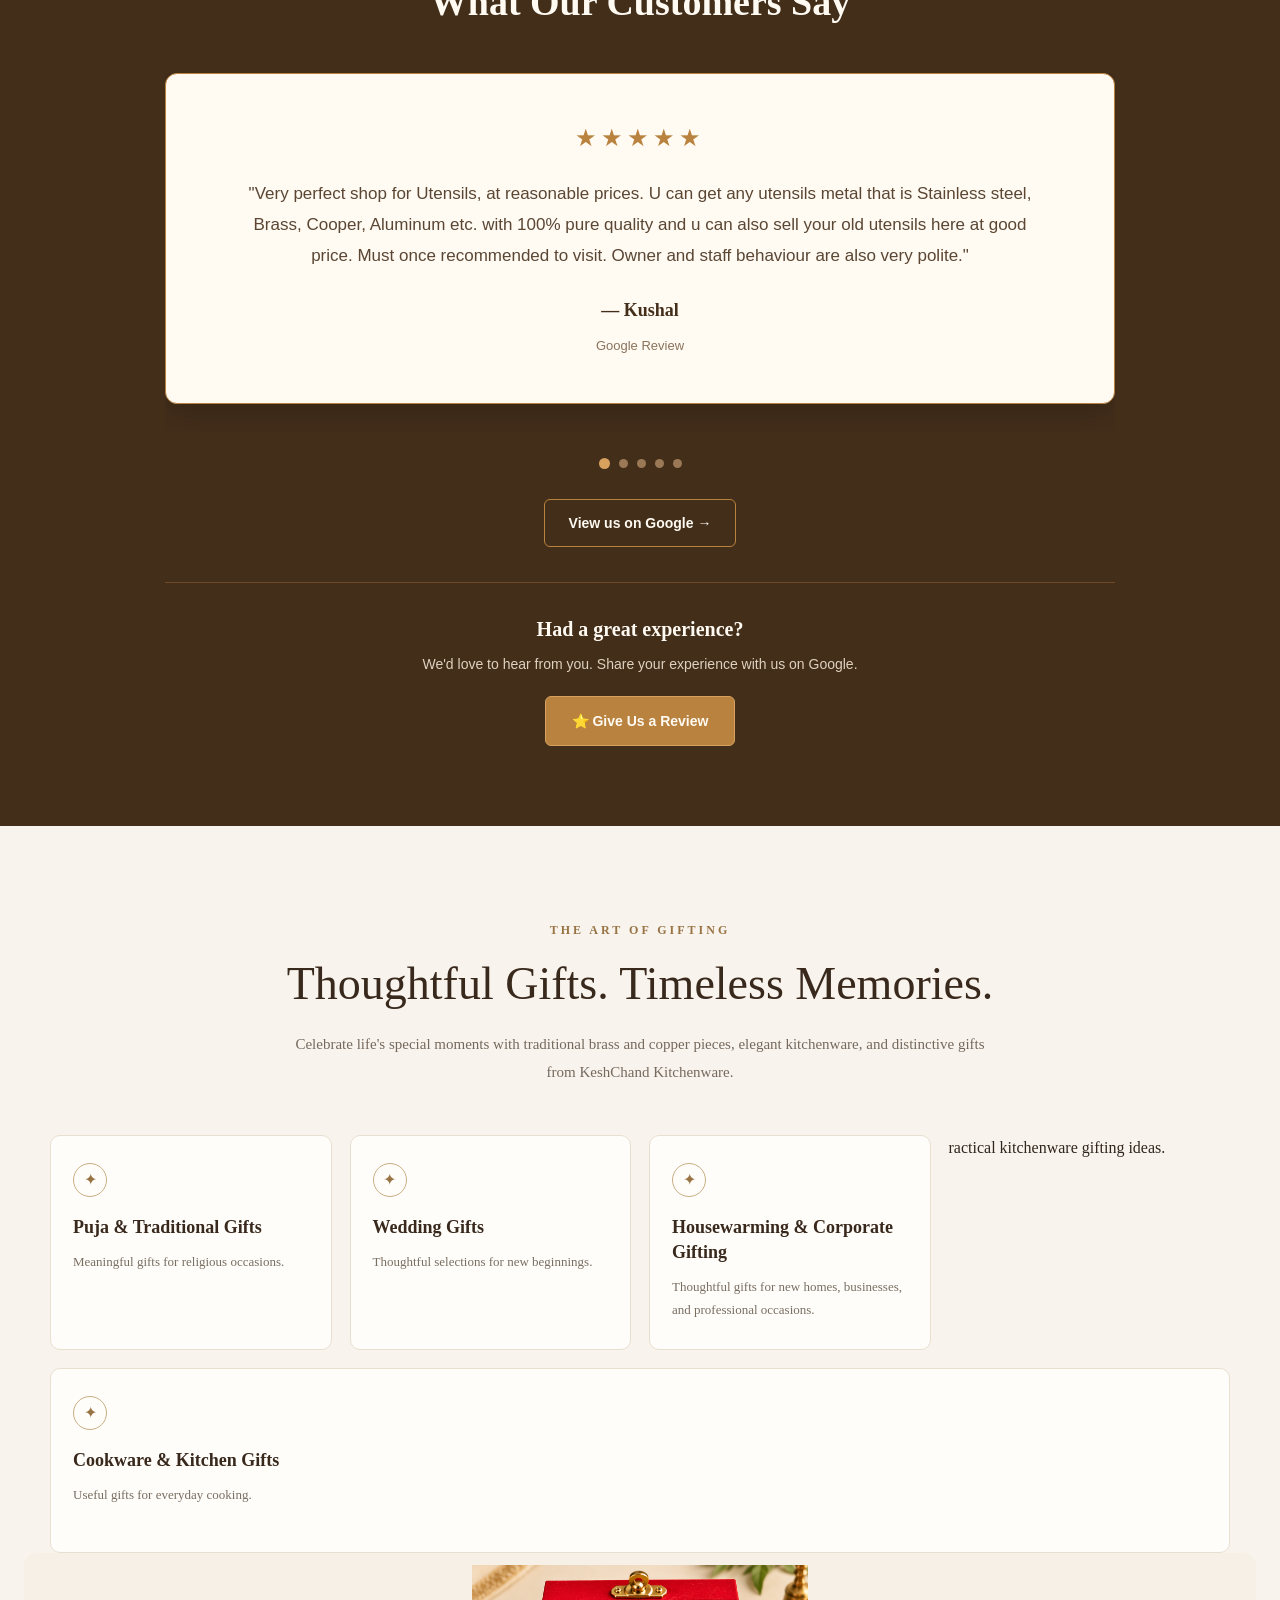
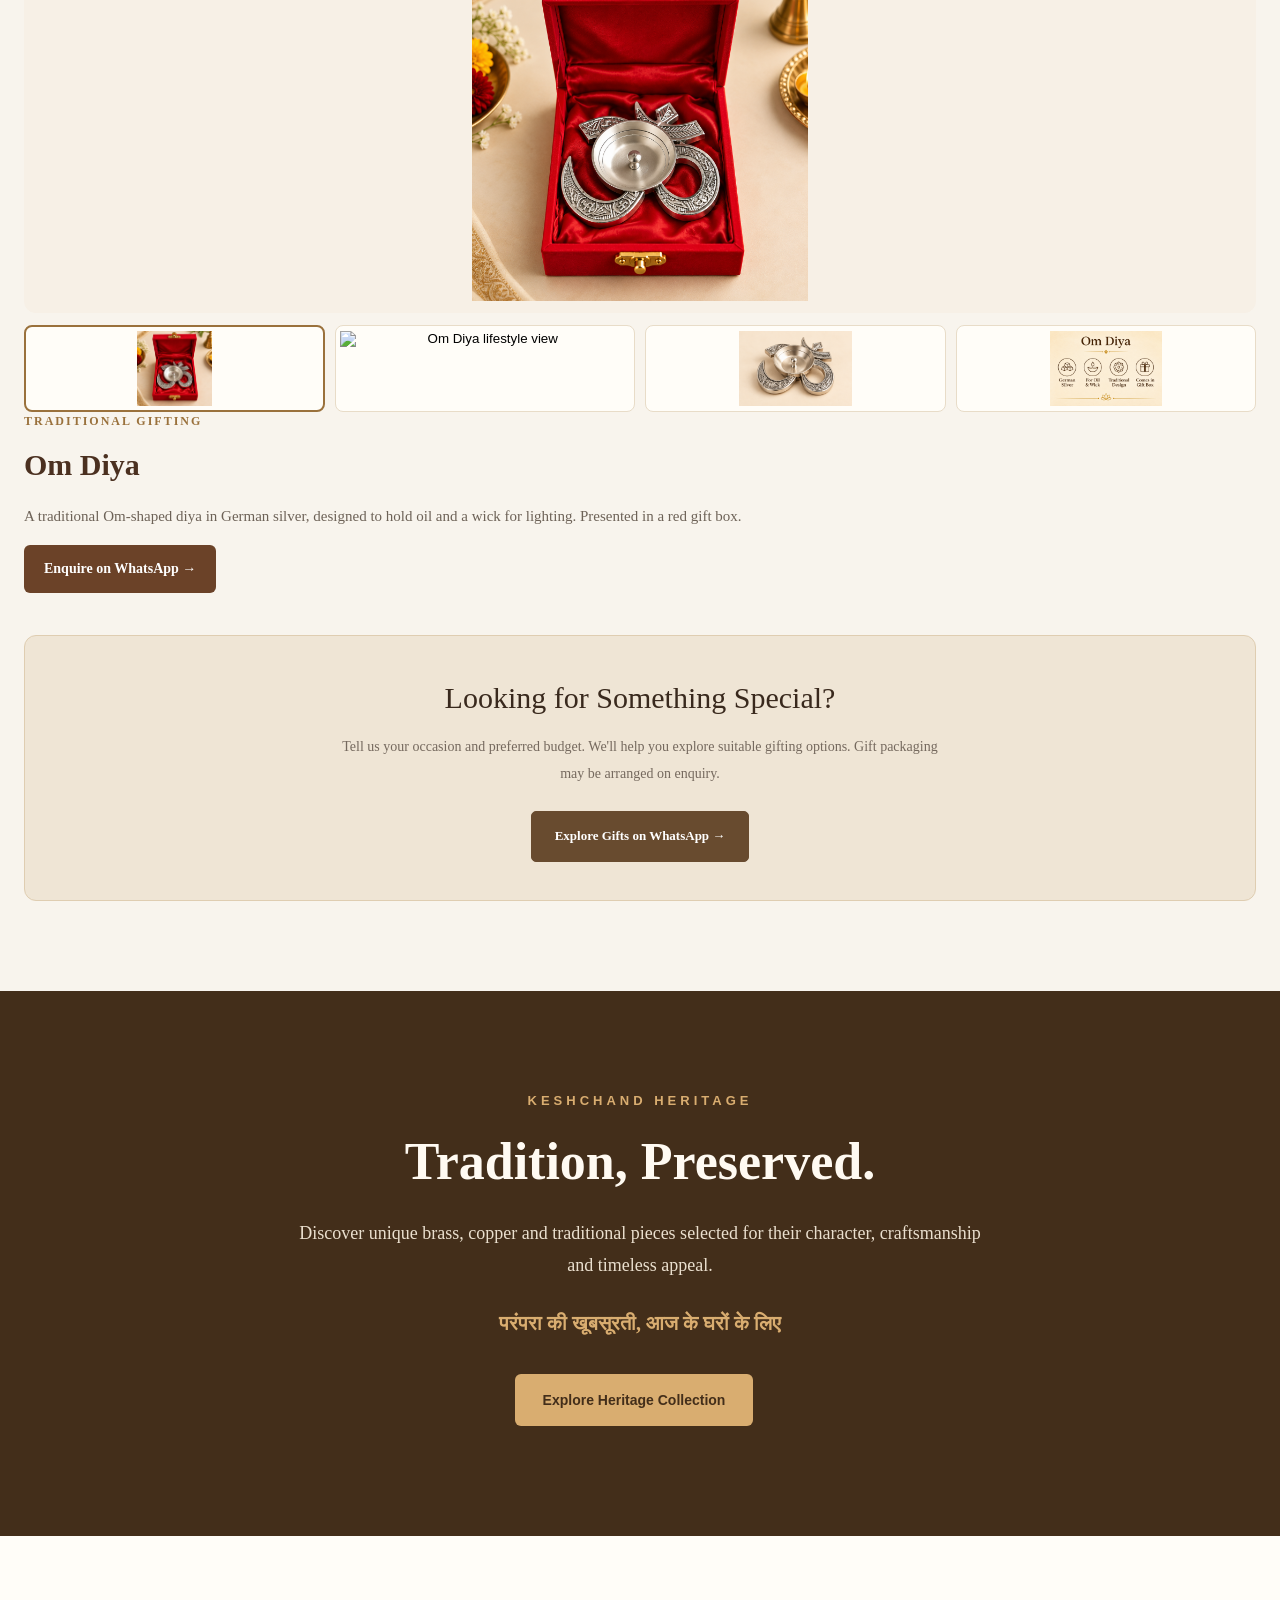
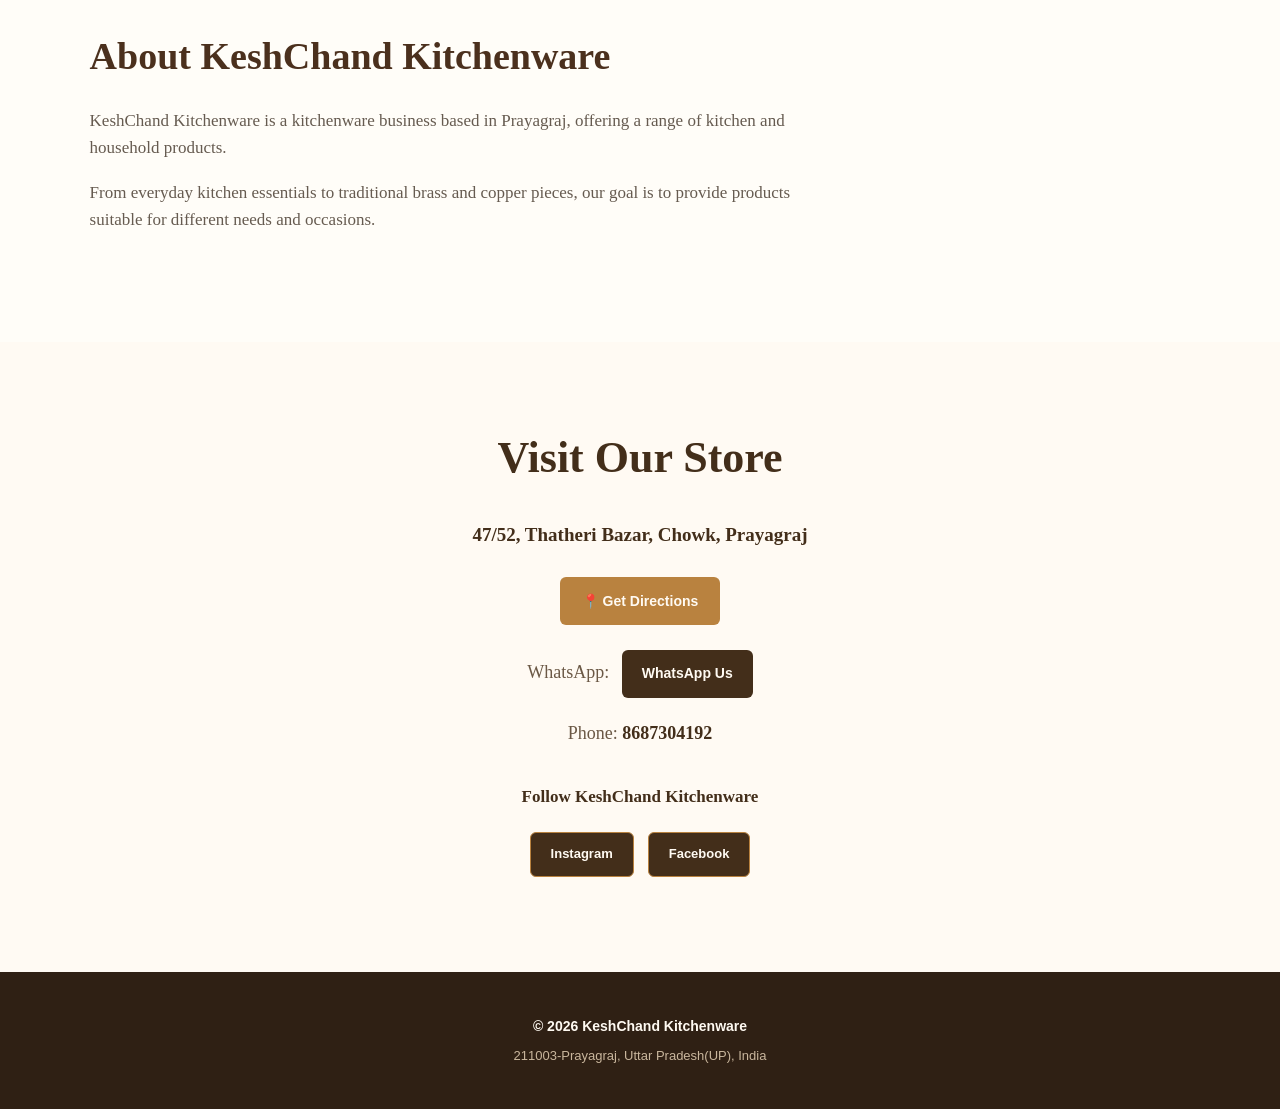
==== commit 02696752: "Update index.html" ====
--- a/index.html
+++ b/index.html
@@ -933,11 +933,7 @@
 
         <div class="gifting-categories">
 
-            <div class="gifting-category">
-                <span class="gifting-category-icon">✦</span>
-                <h3>Brass & Copper Gifts</h3>
-                <p>Traditional pieces with timeless appeal.</p>
-            </div>
+            
 
             <div class="gifting-category">
                 <span class="gifting-category-icon">✦</span>
@@ -951,22 +947,14 @@
                 <p>Thoughtful selections for new beginnings.</p>
             </div>
 
-            <div class="gifting-category">
-                <span class="gifting-category-icon">✦</span>
-                <h3>Housewarming Gifts</h3>
-                <p>Beautiful additions to a new home.</p>
-            </div>
-
-            <div class="gifting-category">
-                <span class="gifting-category-icon">✦</span>
-                <h3>Corporate Gifting</h3>
-                <p>Explore gifting options for professional occasions.</p>
-            </div>
-
-            <div class="gifting-category">
-                <span class="gifting-category-icon">✦</span>
-                <h3>Stainless Steel Gift Sets</h3>
-                <p>Practical kitchenware gifting ideas.</p>
+            
+<div class="gifting-category">
+    <span class="gifting-category-icon">✦</span>
+    <h3>Housewarming & Corporate Gifting</h3>
+    <p>Thoughtful gifts for new homes, businesses, and professional occasions.</p>
+</div>
+
+            ractical kitchenware gifting ideas.</p>
             </div>
 
             <div class="gifting-category">
@@ -975,11 +963,7 @@
                 <p>Useful gifts for everyday cooking.</p>
             </div>
 
-            <div class="gifting-category">
-                <span class="gifting-category-icon">✦</span>
-                <h3>KeshChand Heritage</h3>
-                <p>Distinctive traditional and vintage pieces.</p>
-            </div>
+           
 
         </div>
 
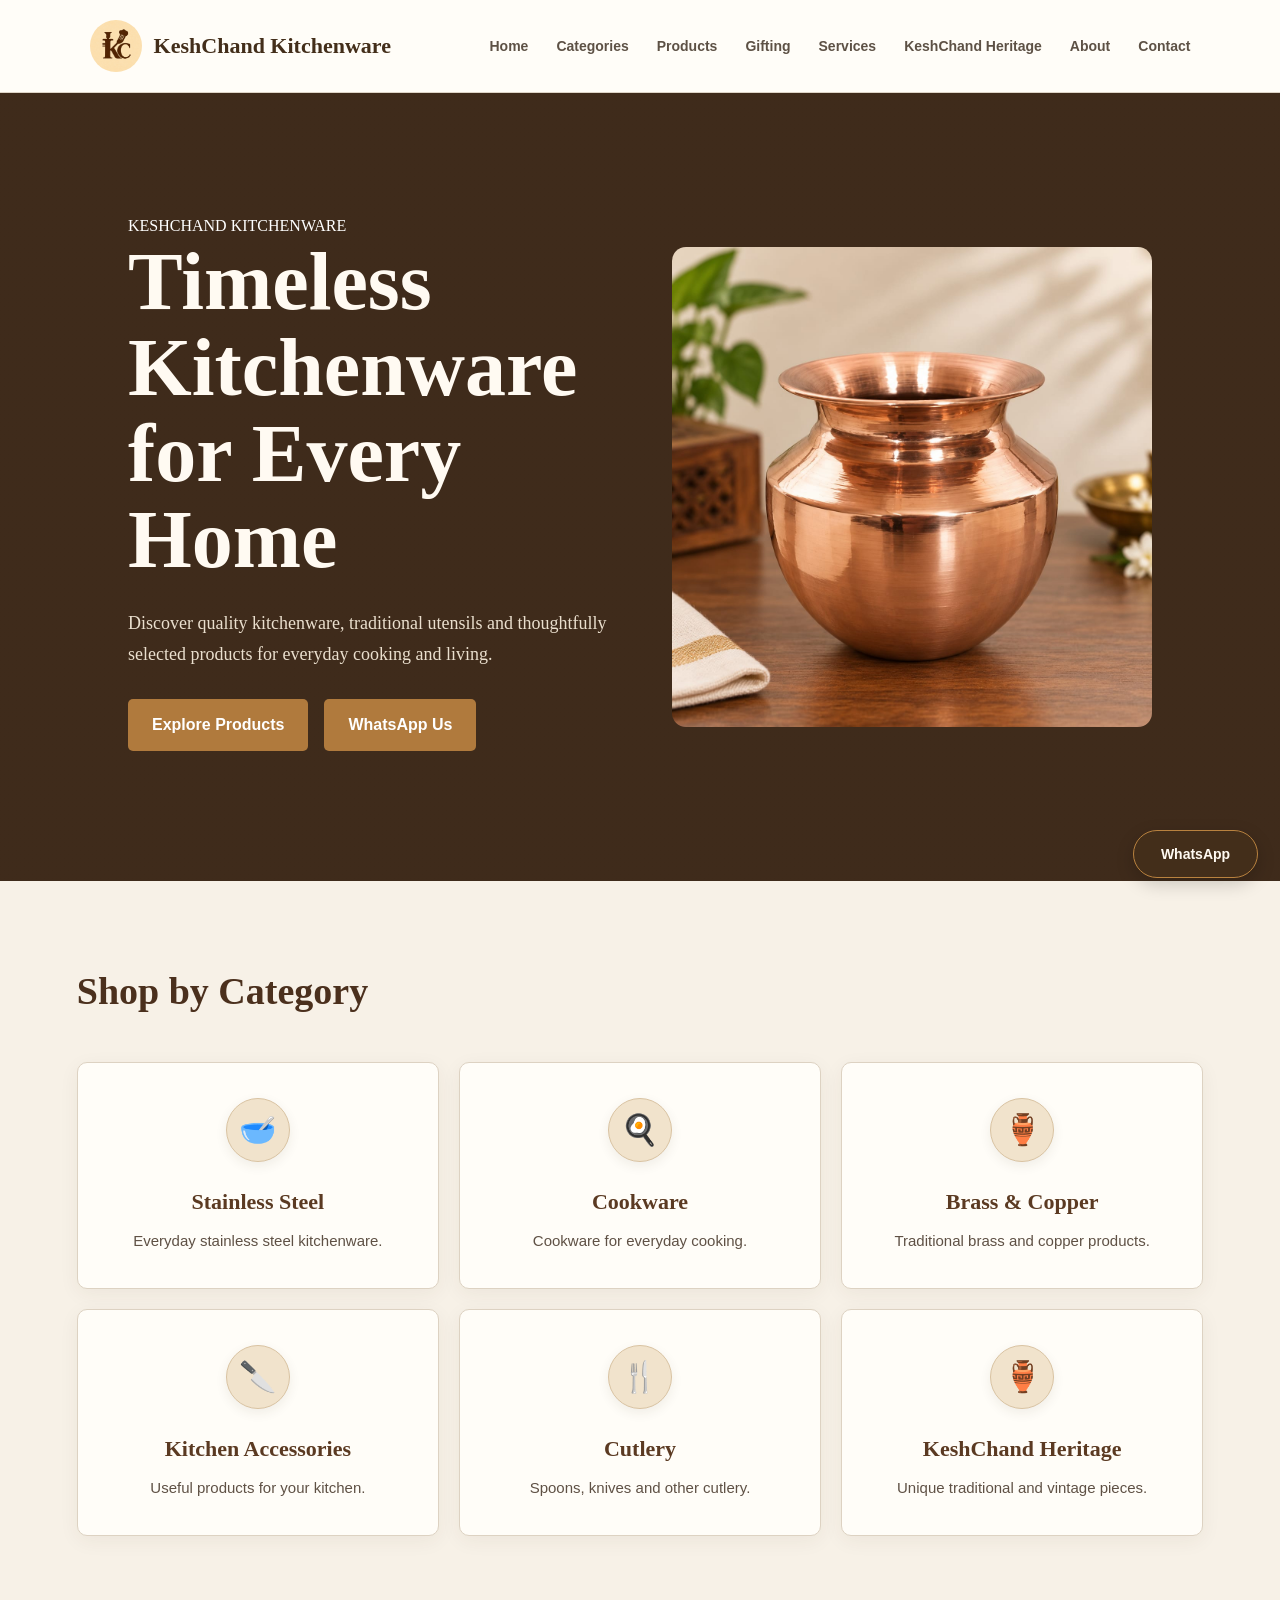
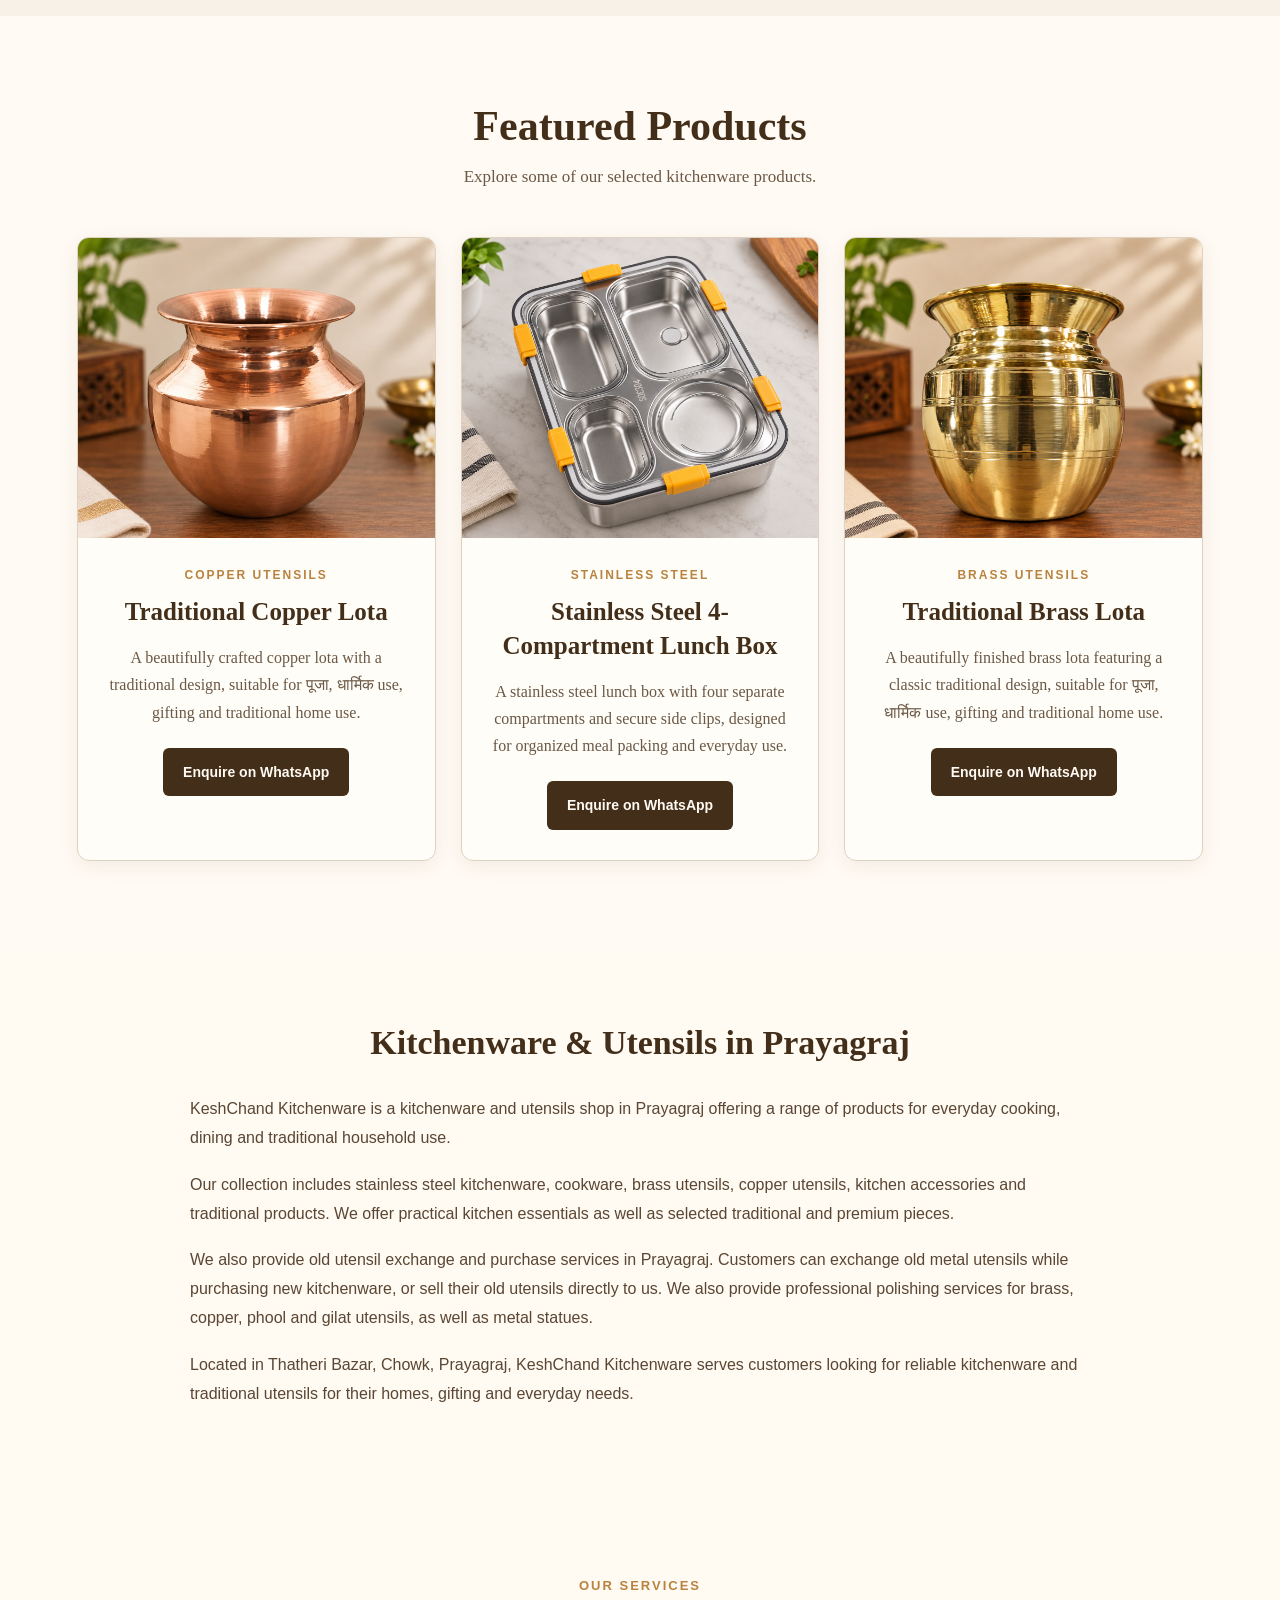
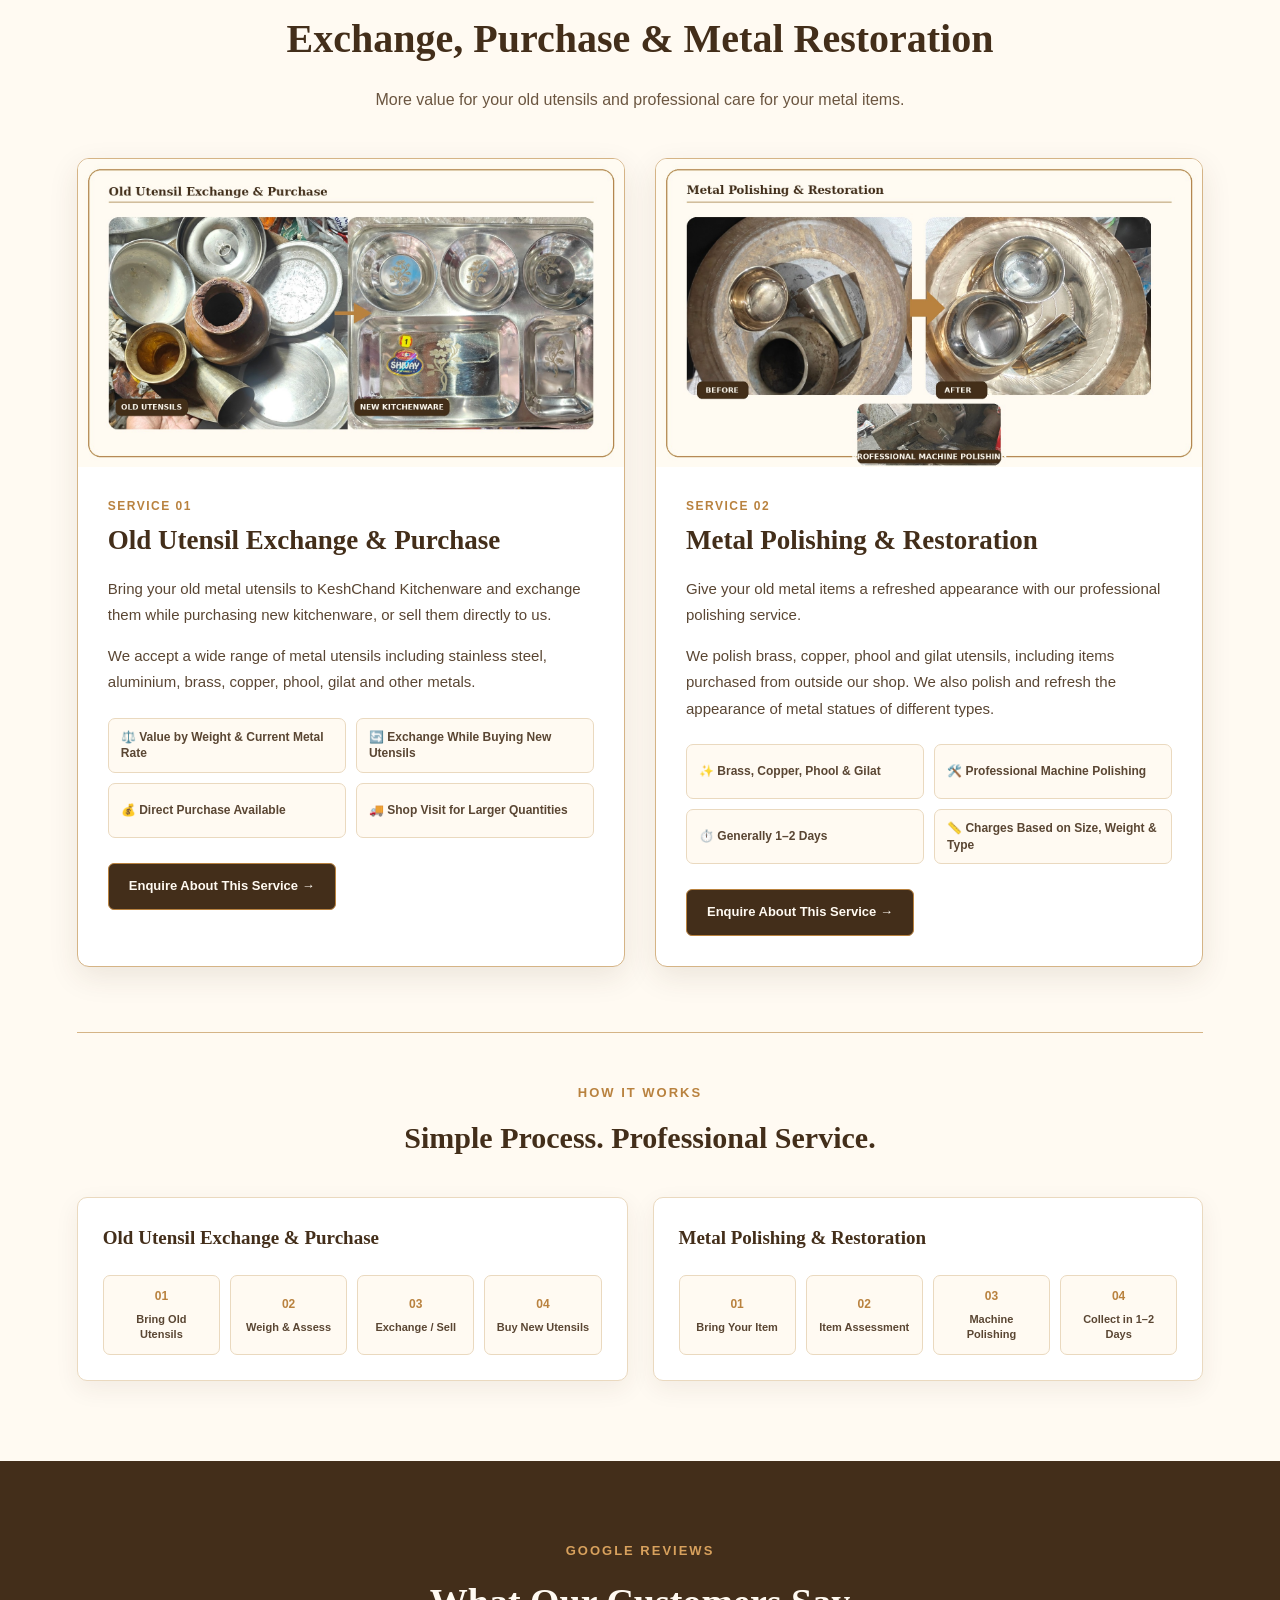
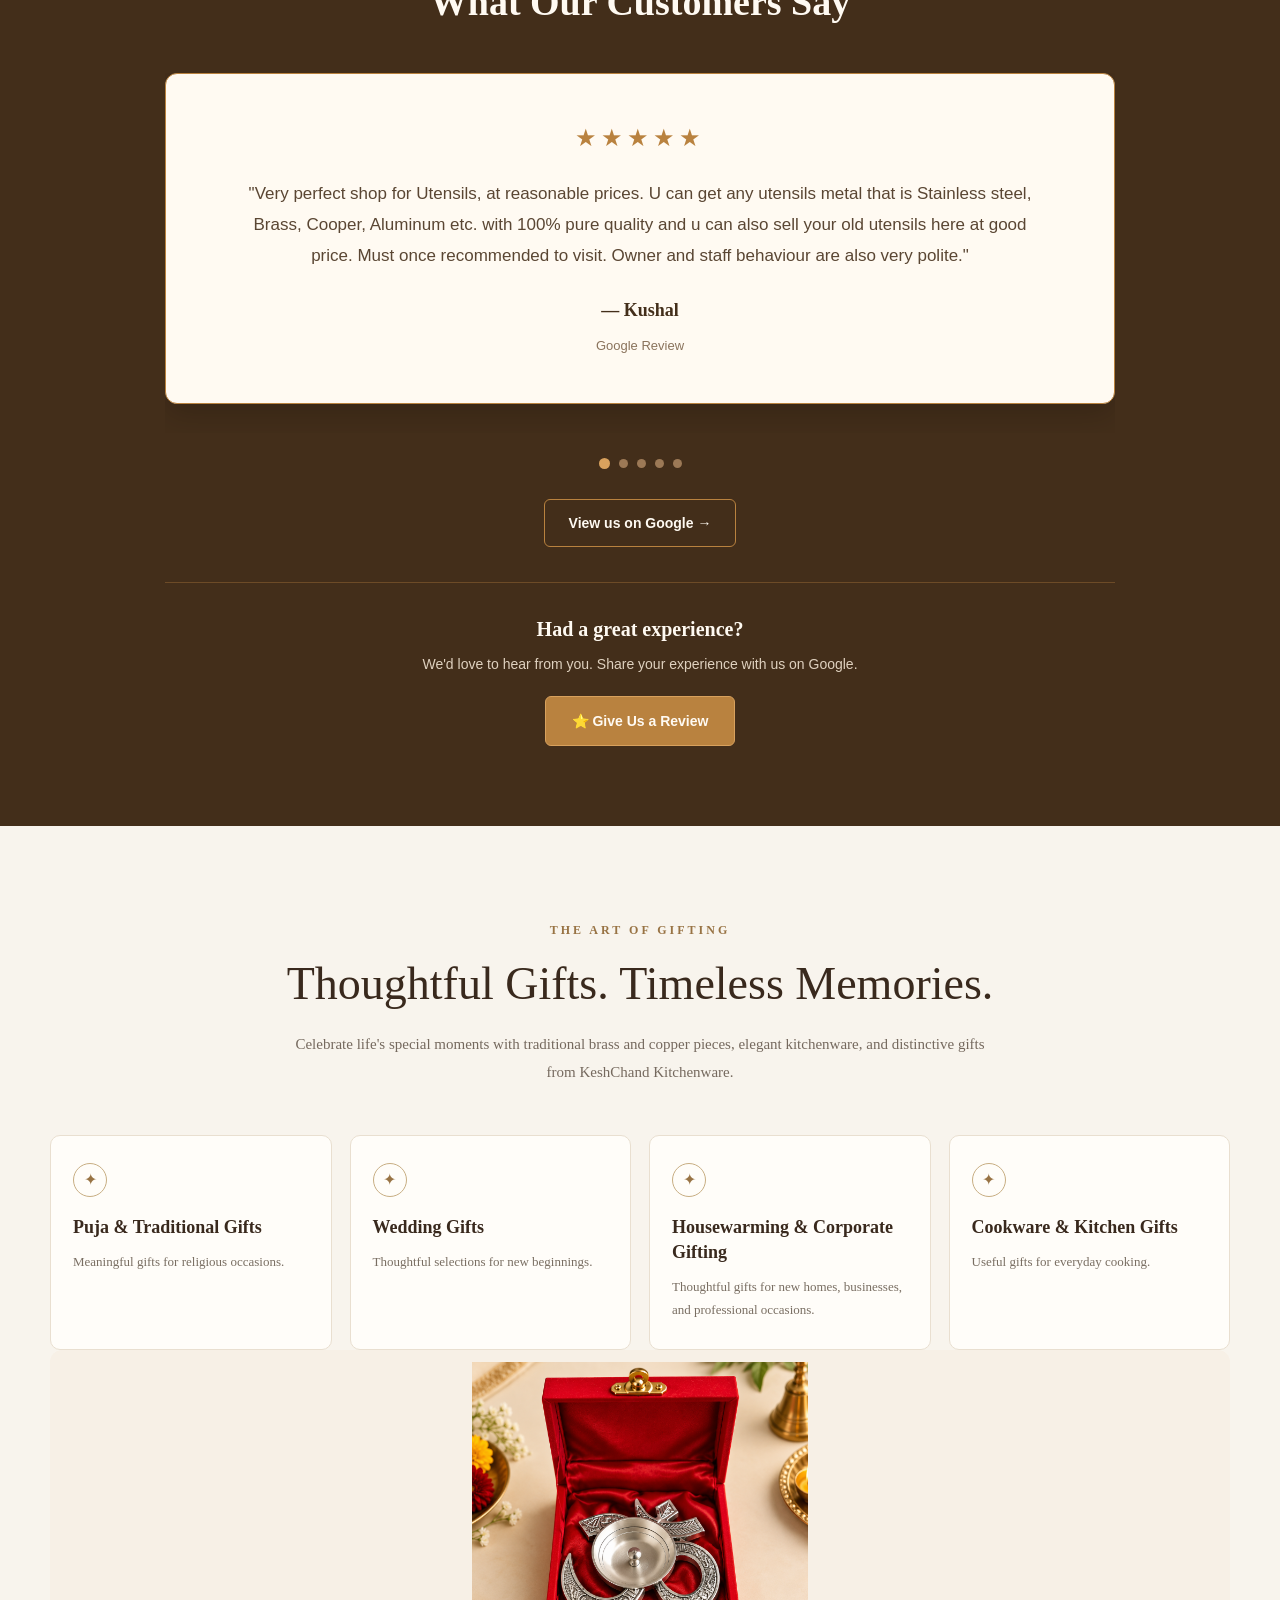
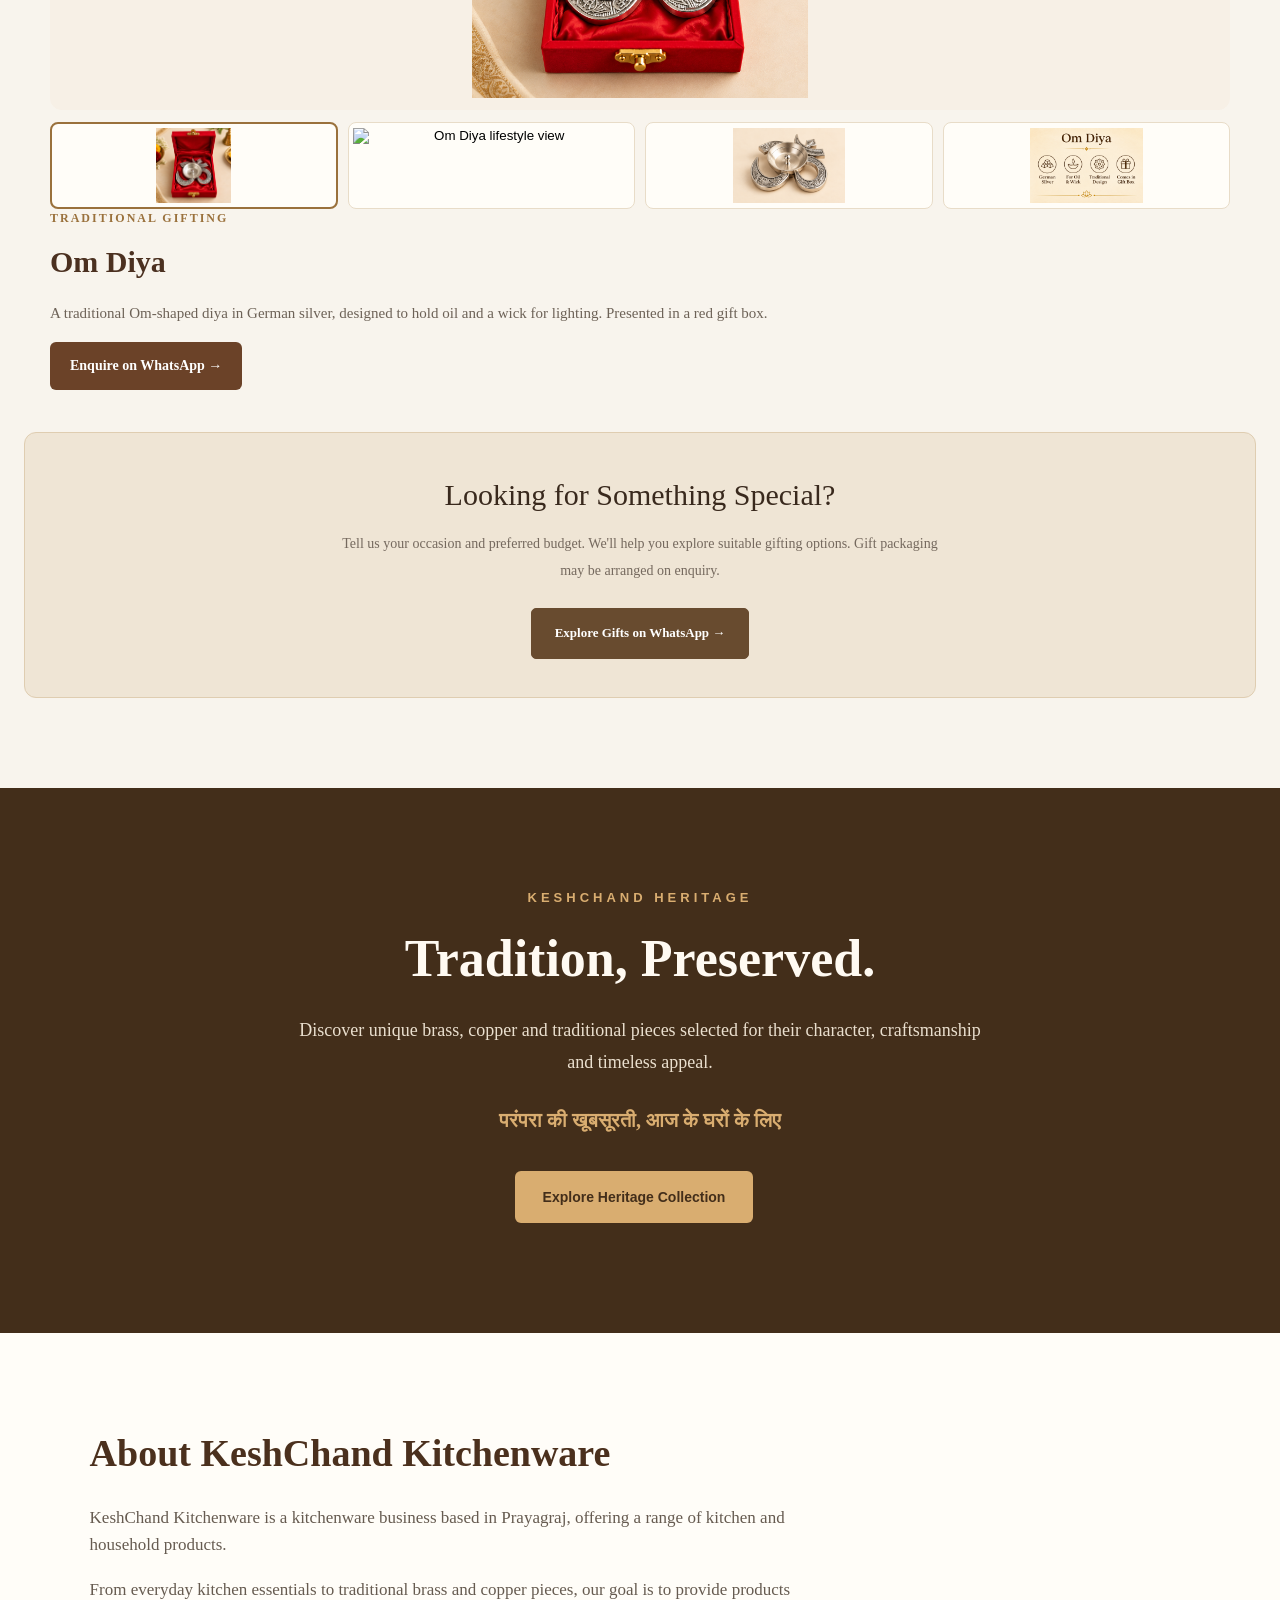
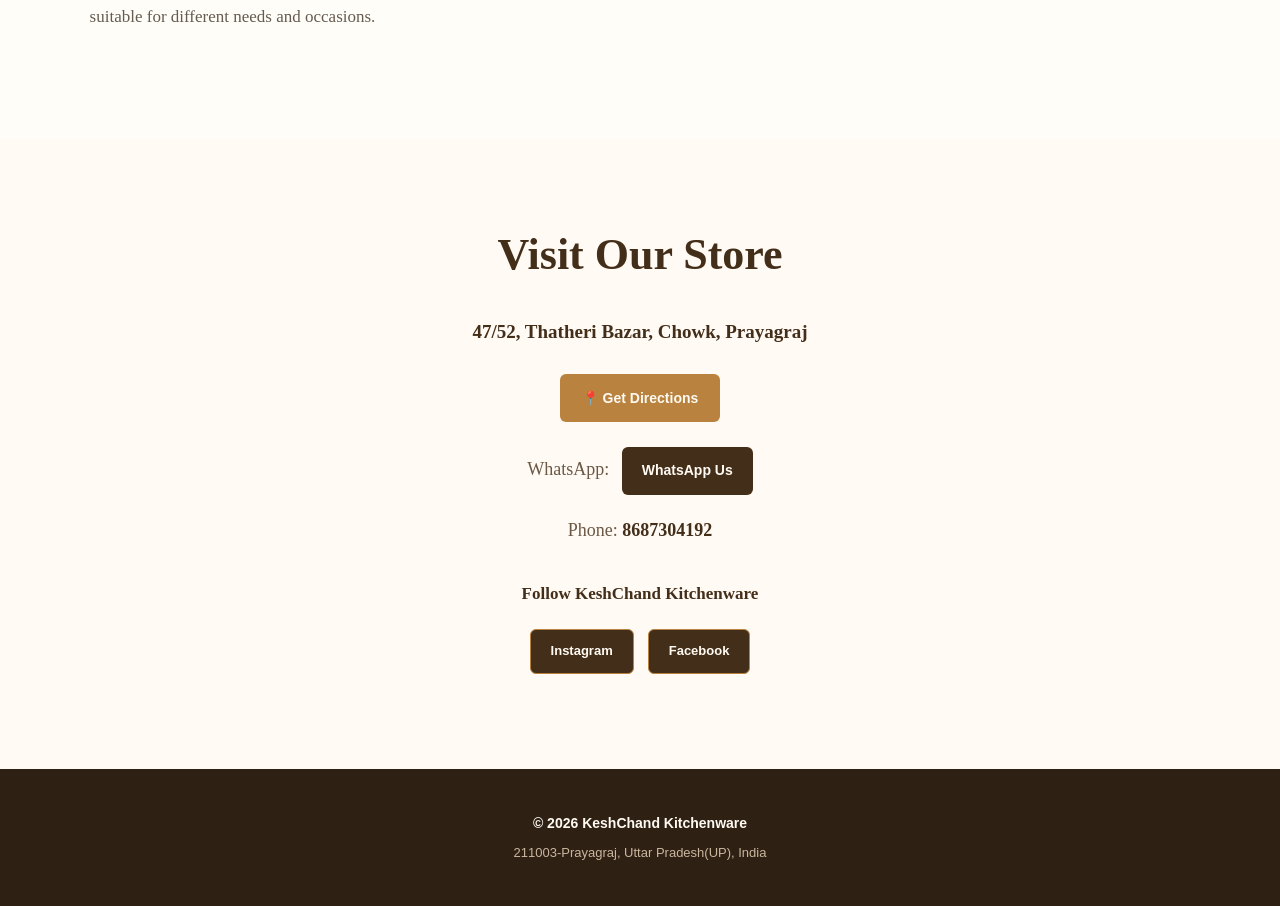
==== commit c9dd9694: "Update index.html" ====
--- a/index.html
+++ b/index.html
@@ -954,8 +954,7 @@
     <p>Thoughtful gifts for new homes, businesses, and professional occasions.</p>
 </div>
 
-            ractical kitchenware gifting ideas.</p>
-            </div>
+            
 
             <div class="gifting-category">
                 <span class="gifting-category-icon">✦</span>
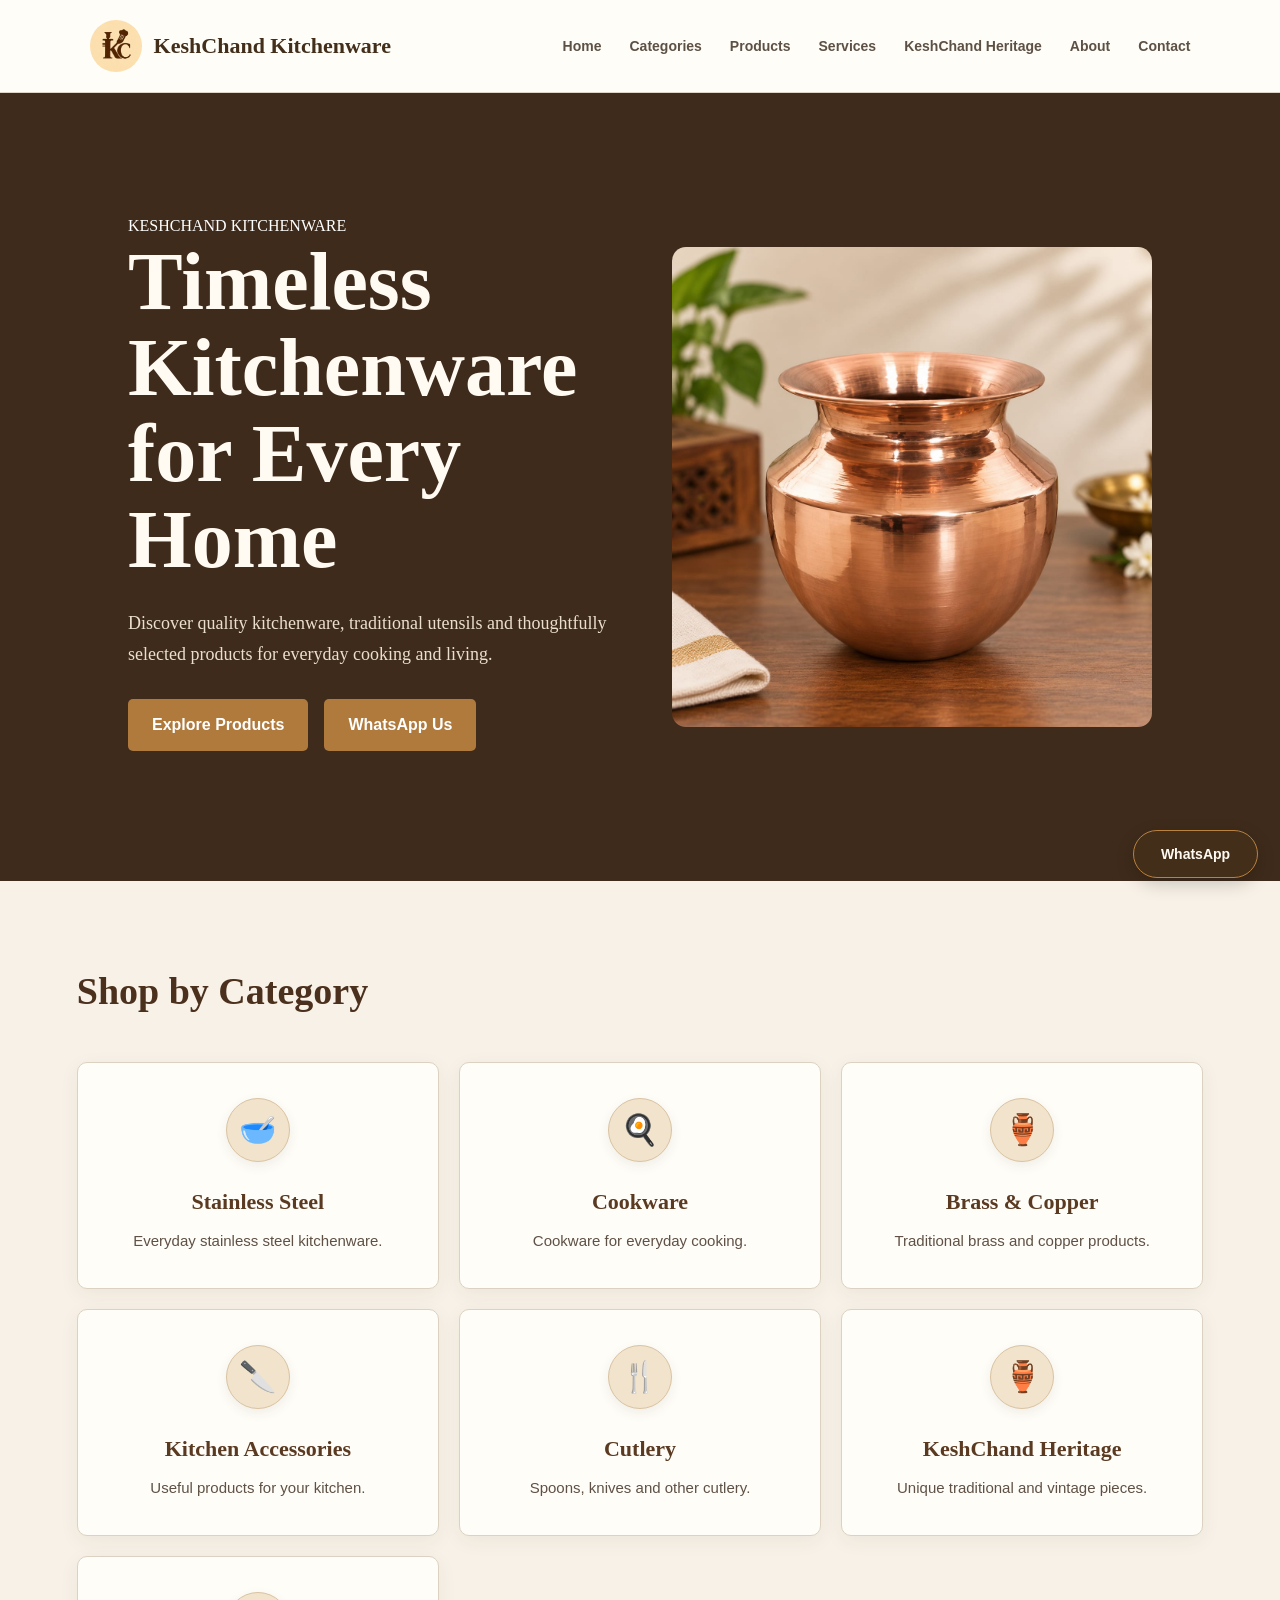
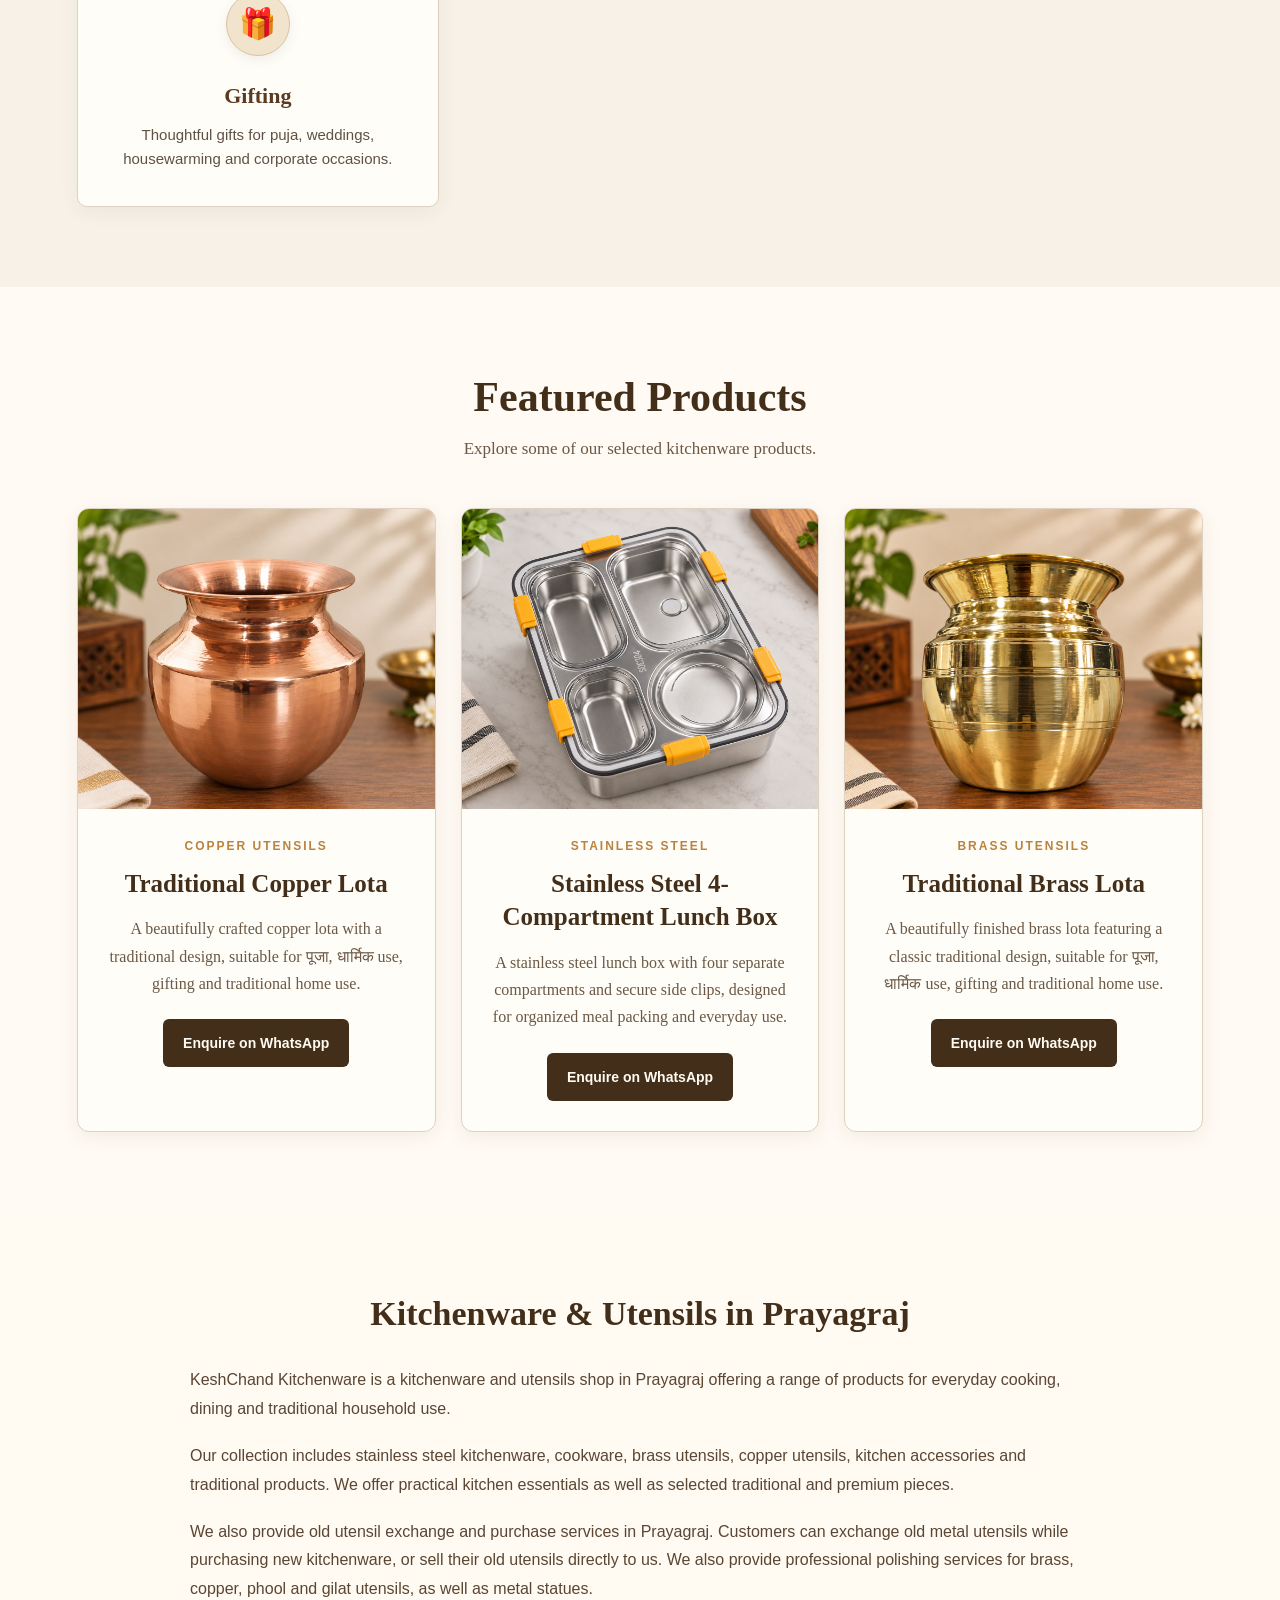
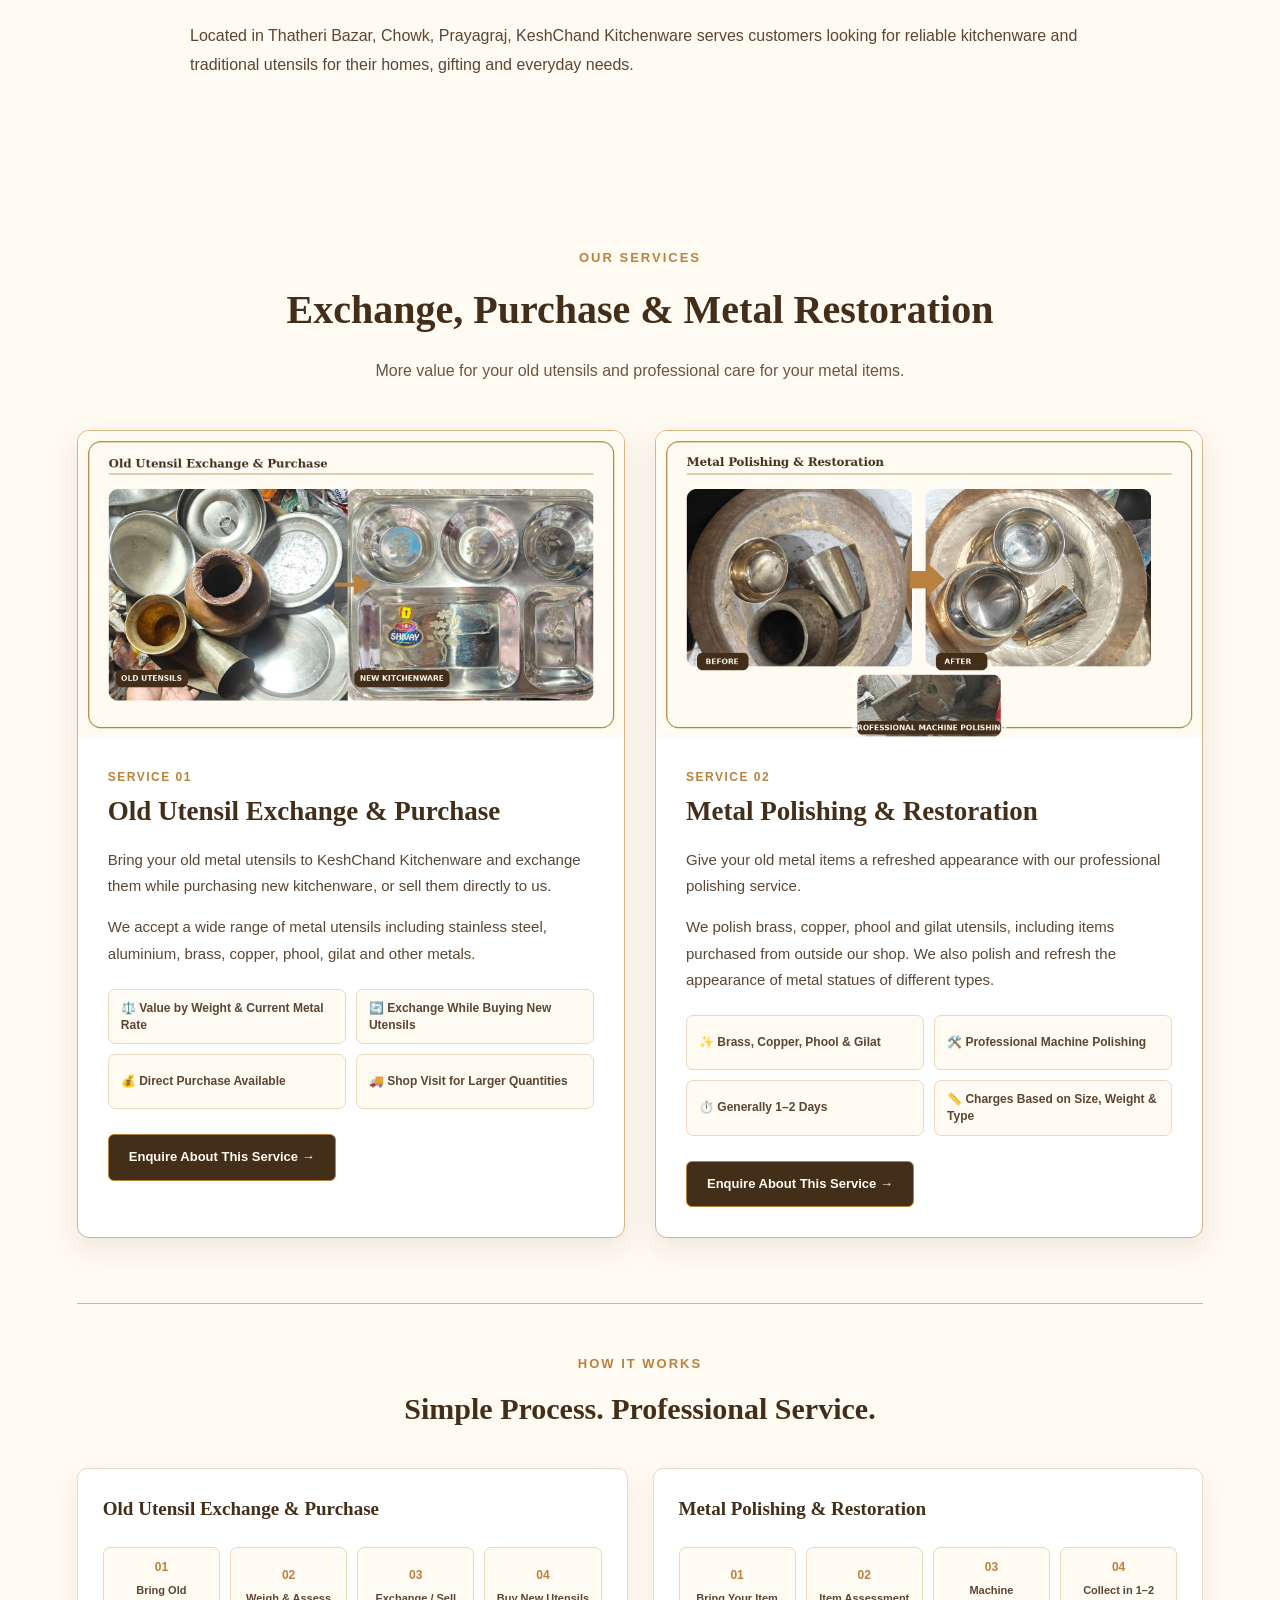
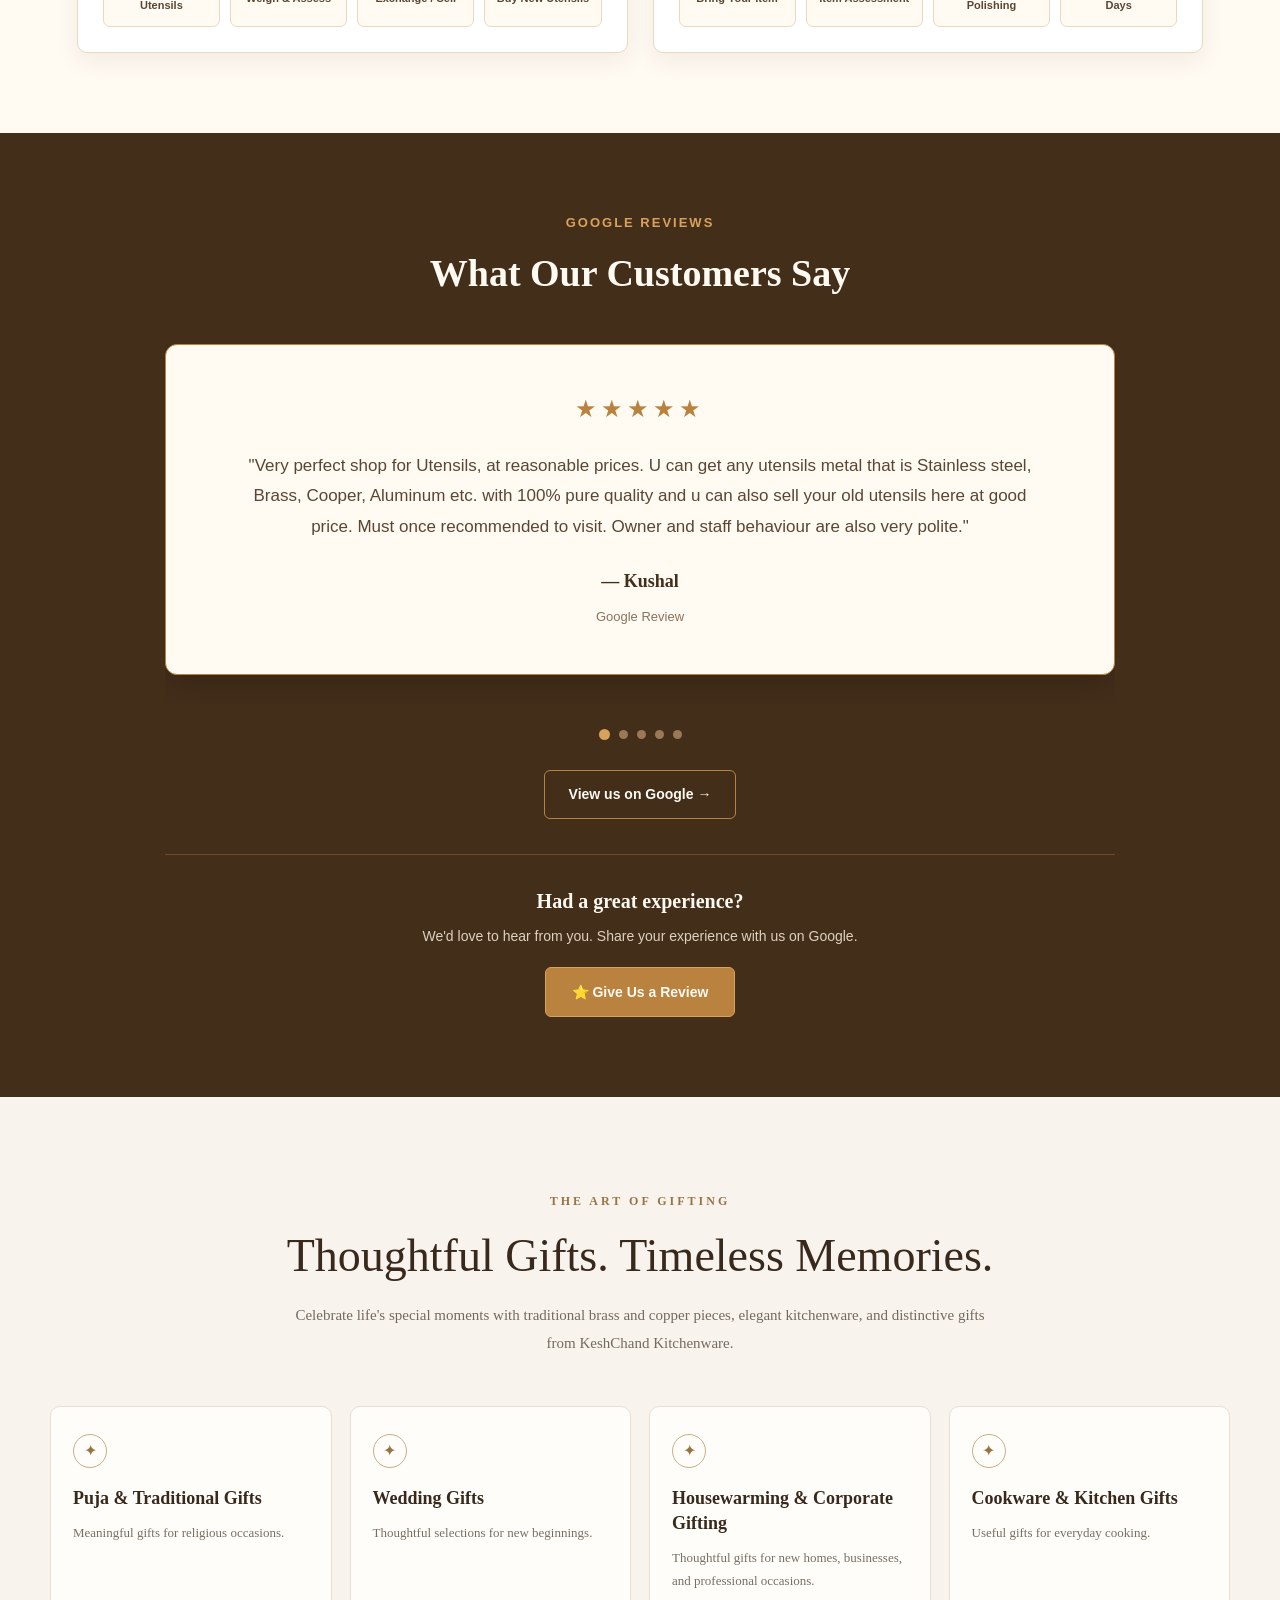
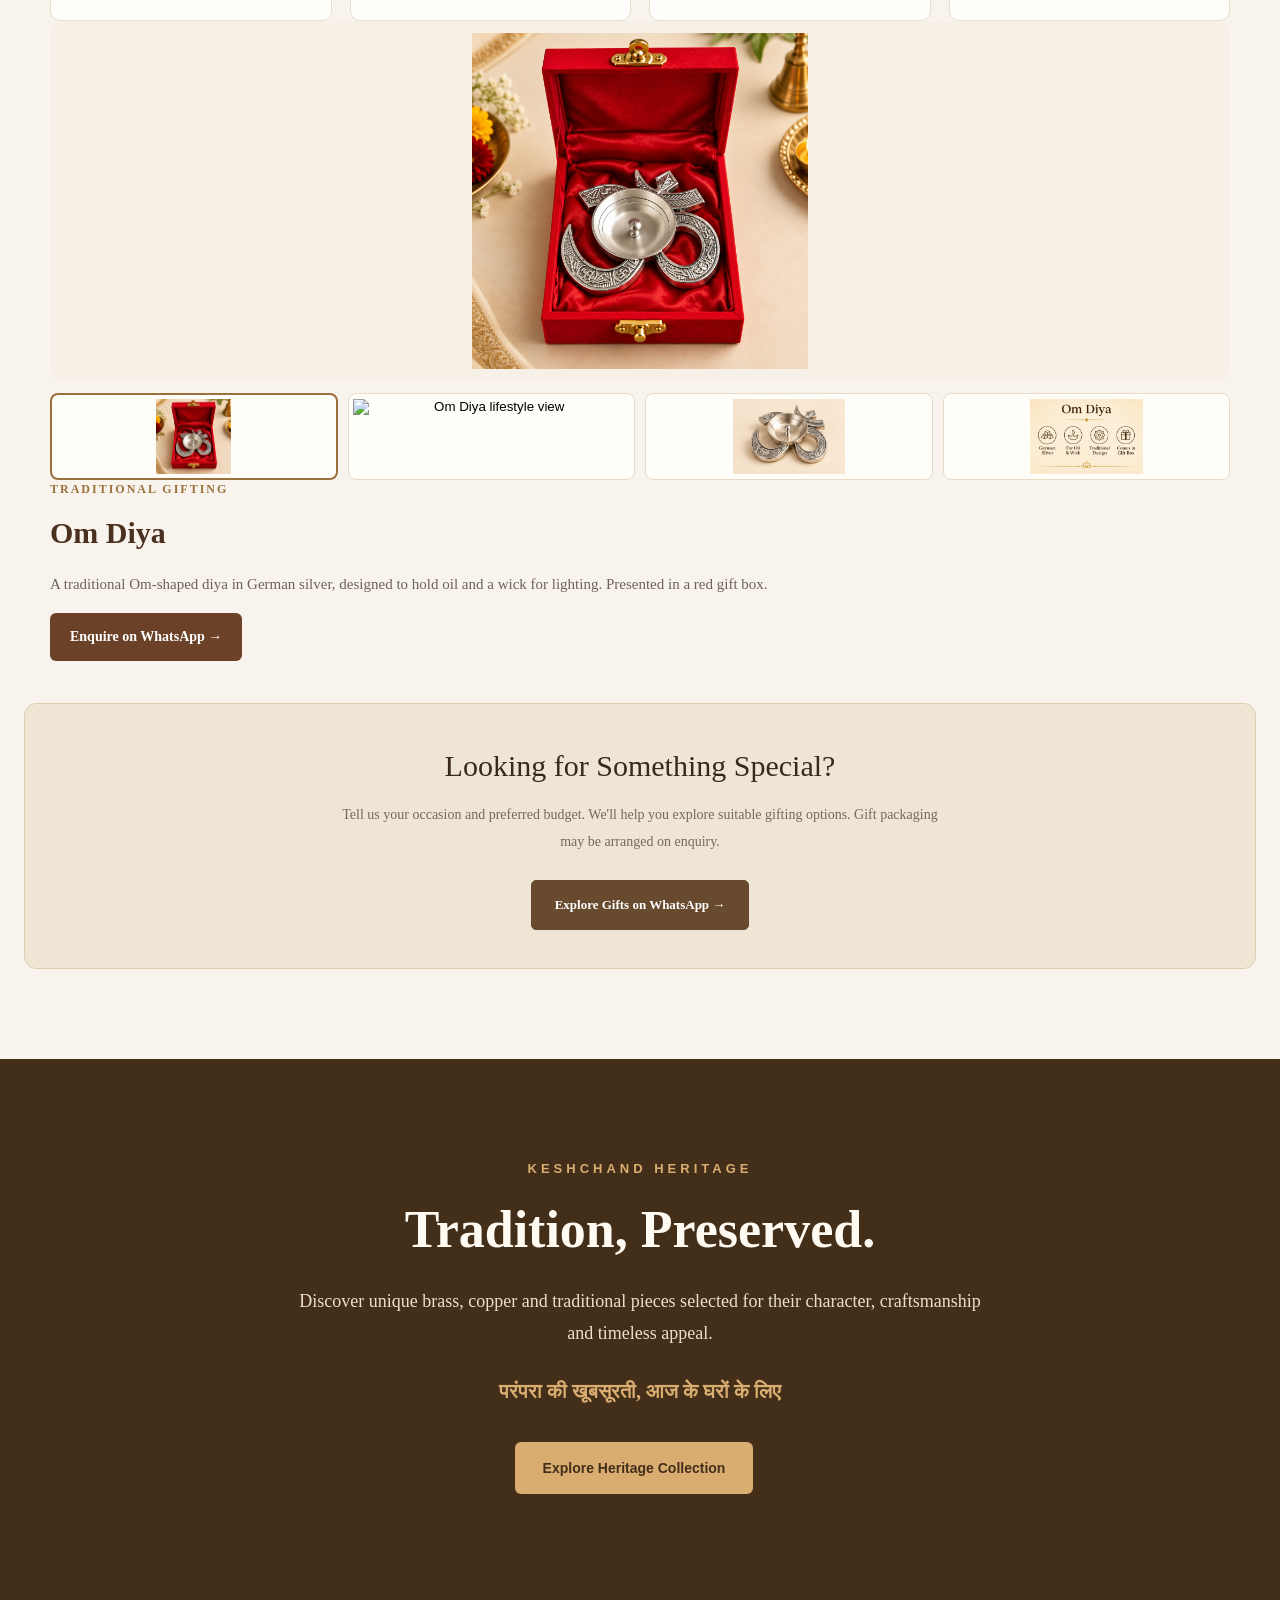
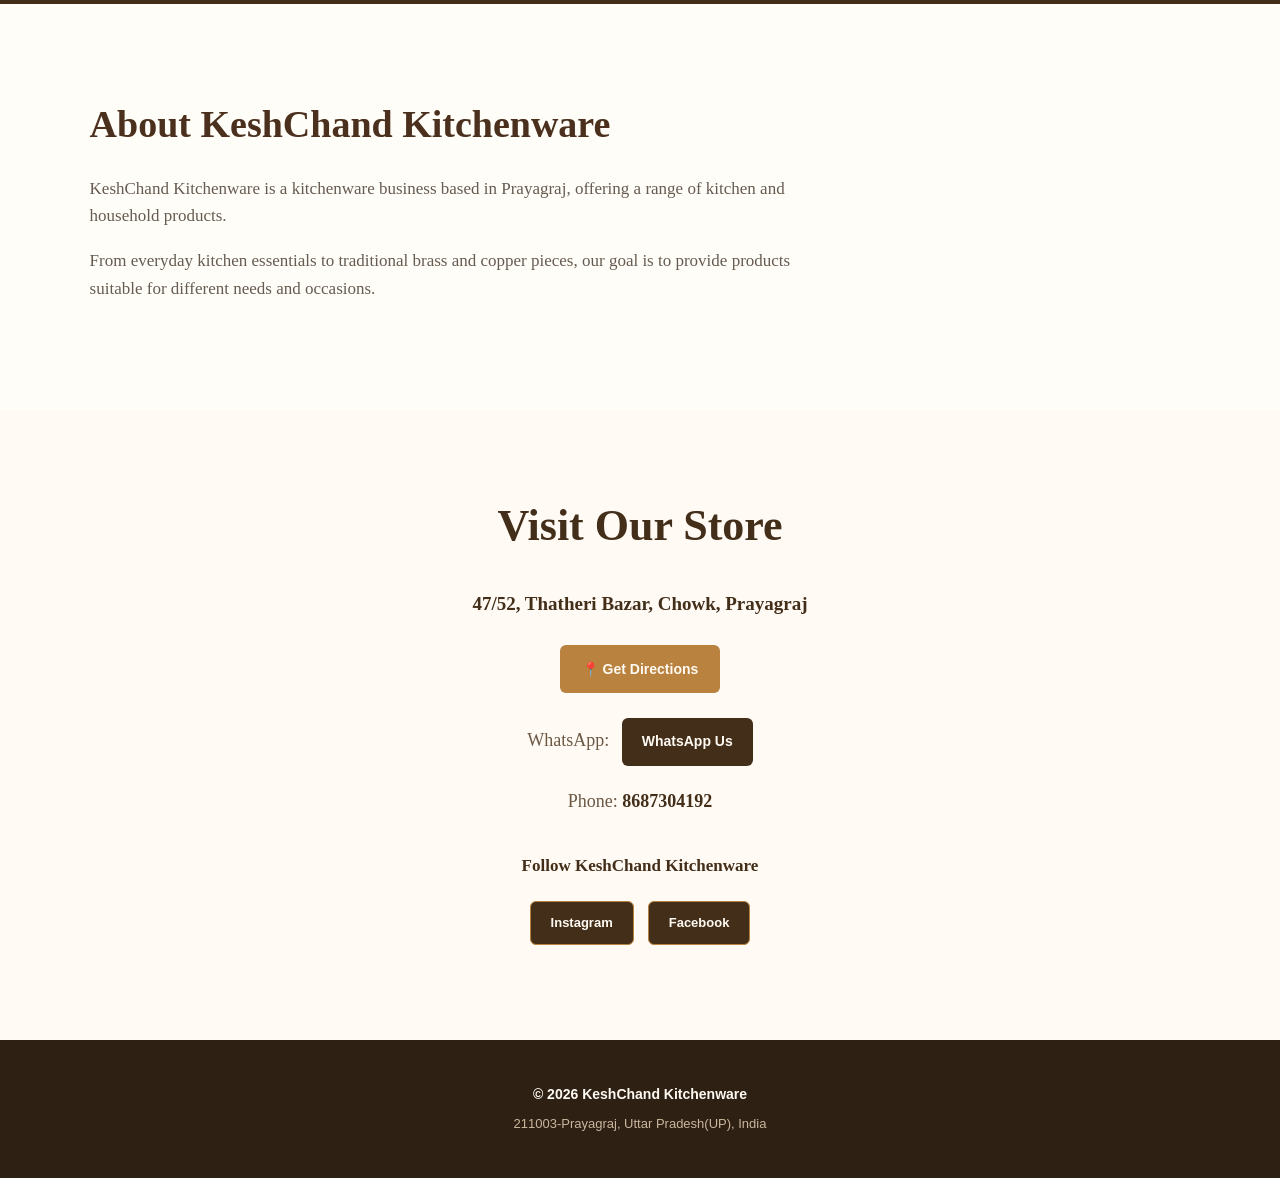
==== commit 97a14cee: "Update index.html" ====
--- a/index.html
+++ b/index.html
@@ -103,9 +103,7 @@
                 Products
             </a>
             
-            <a href="#gifting">
-                Gifting
-            </a>
+            
             
             <a href="#services">
                 Services
@@ -272,6 +270,21 @@
 
     <p>
         Unique traditional and vintage pieces.
+    </p>
+
+</a>
+
+<a href="#gifting" class="category-card">
+
+    <div class="category-icon">🎁</div>
+
+    <h3>
+        Gifting
+    </h3>
+
+    <p>
+        Thoughtful gifts for puja, weddings,
+        housewarming and corporate occasions.
     </p>
 
 </a>
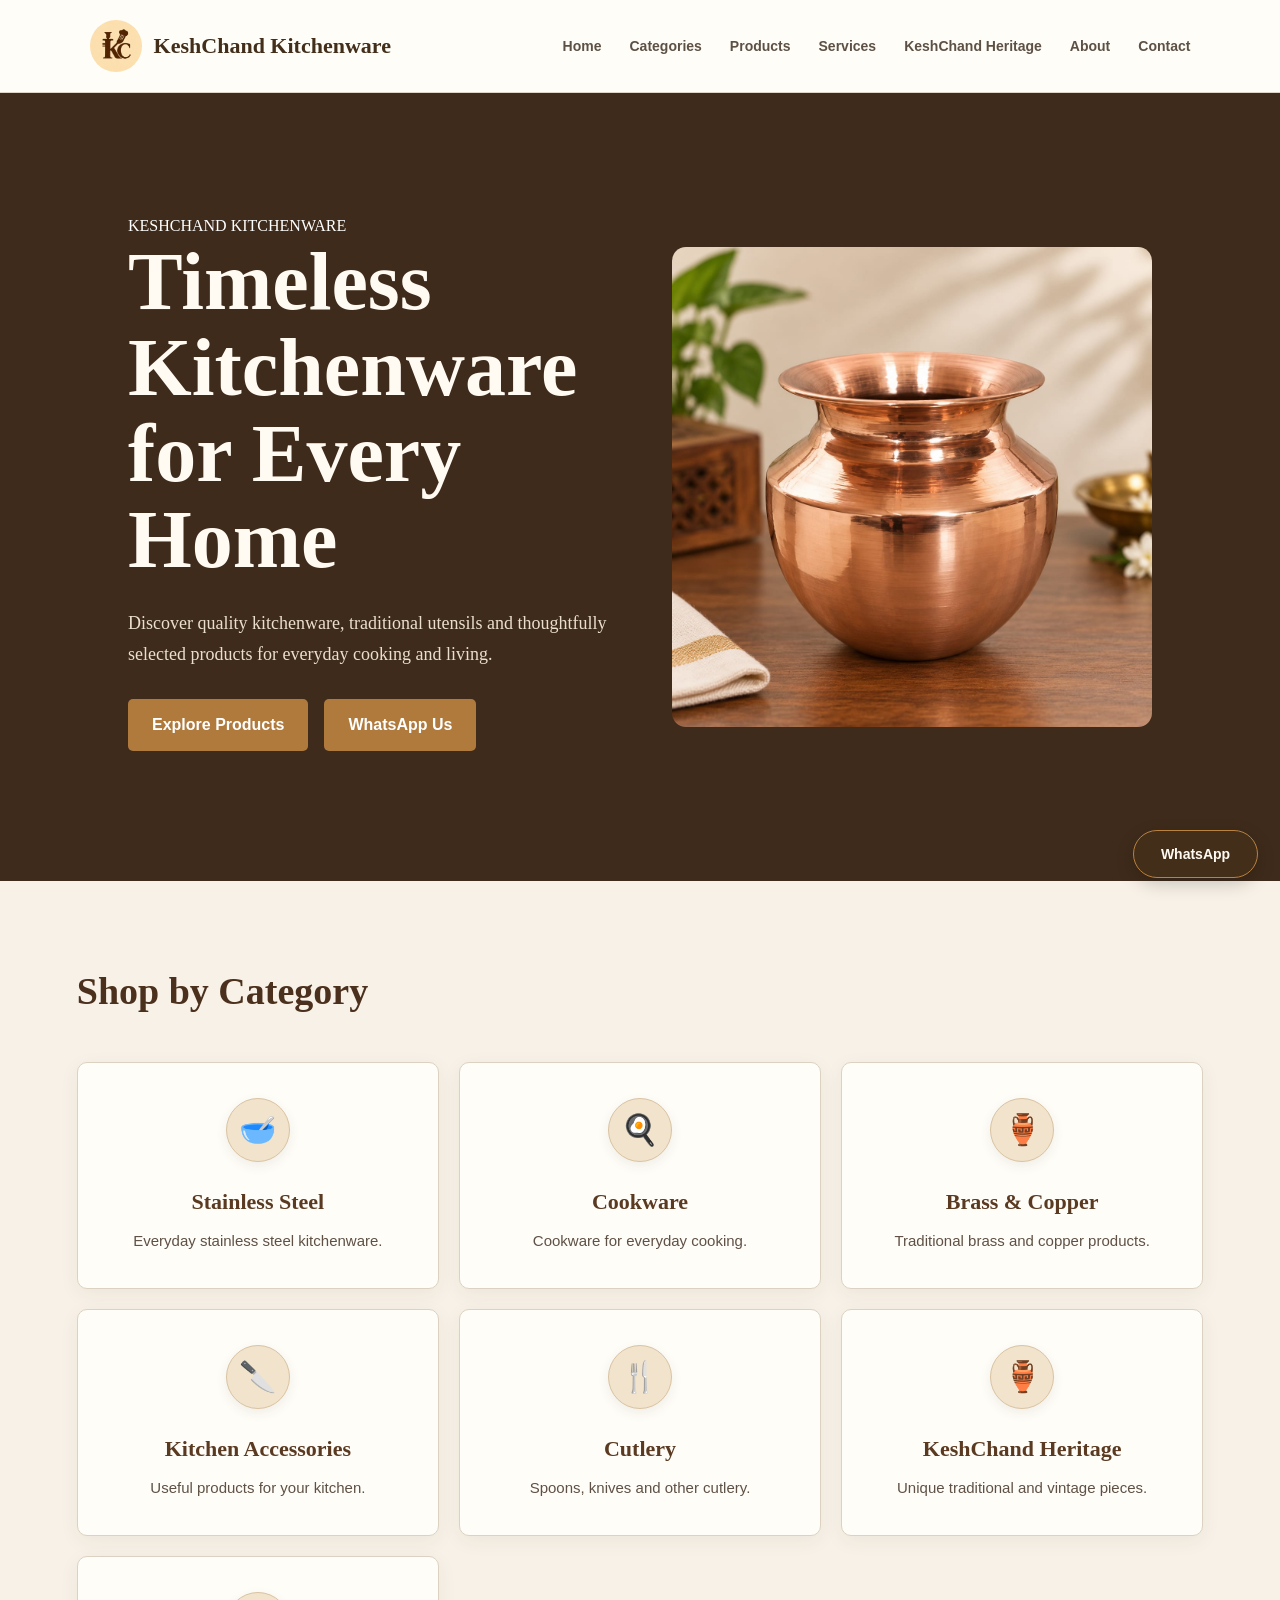
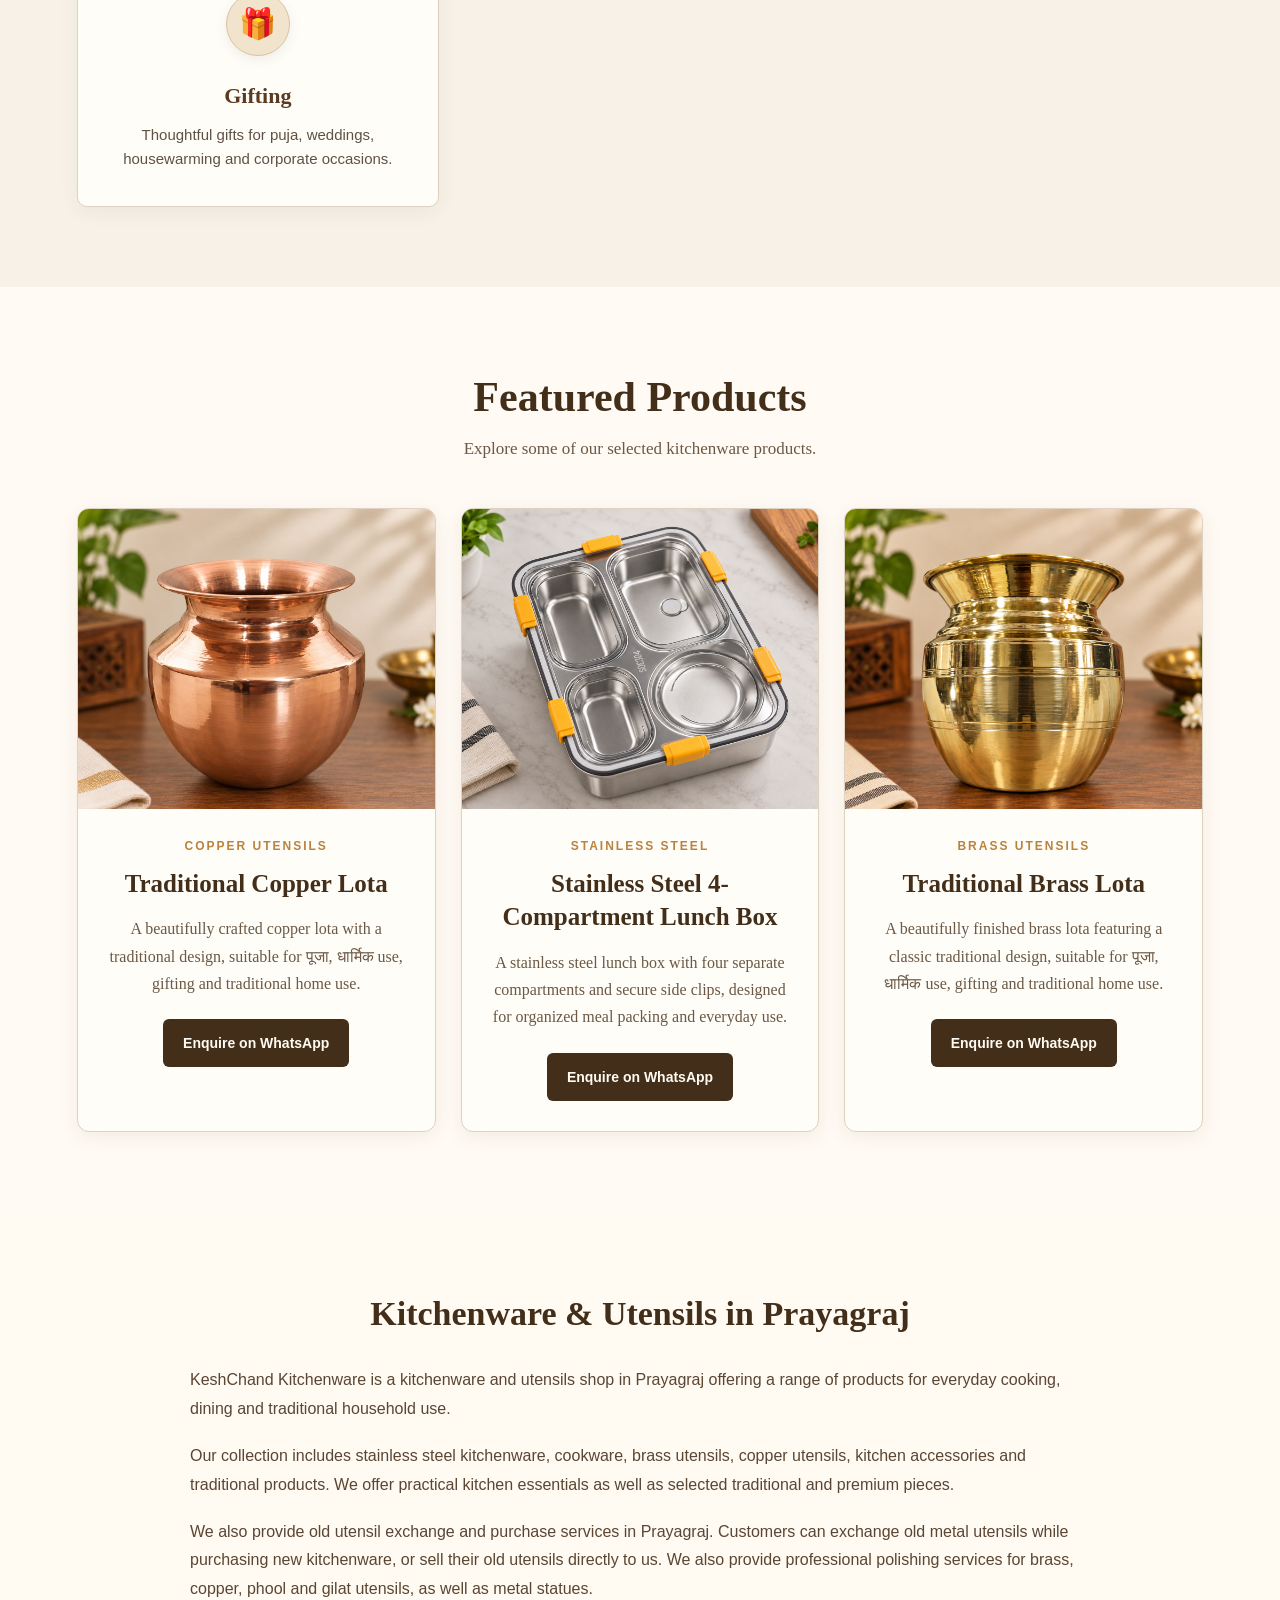
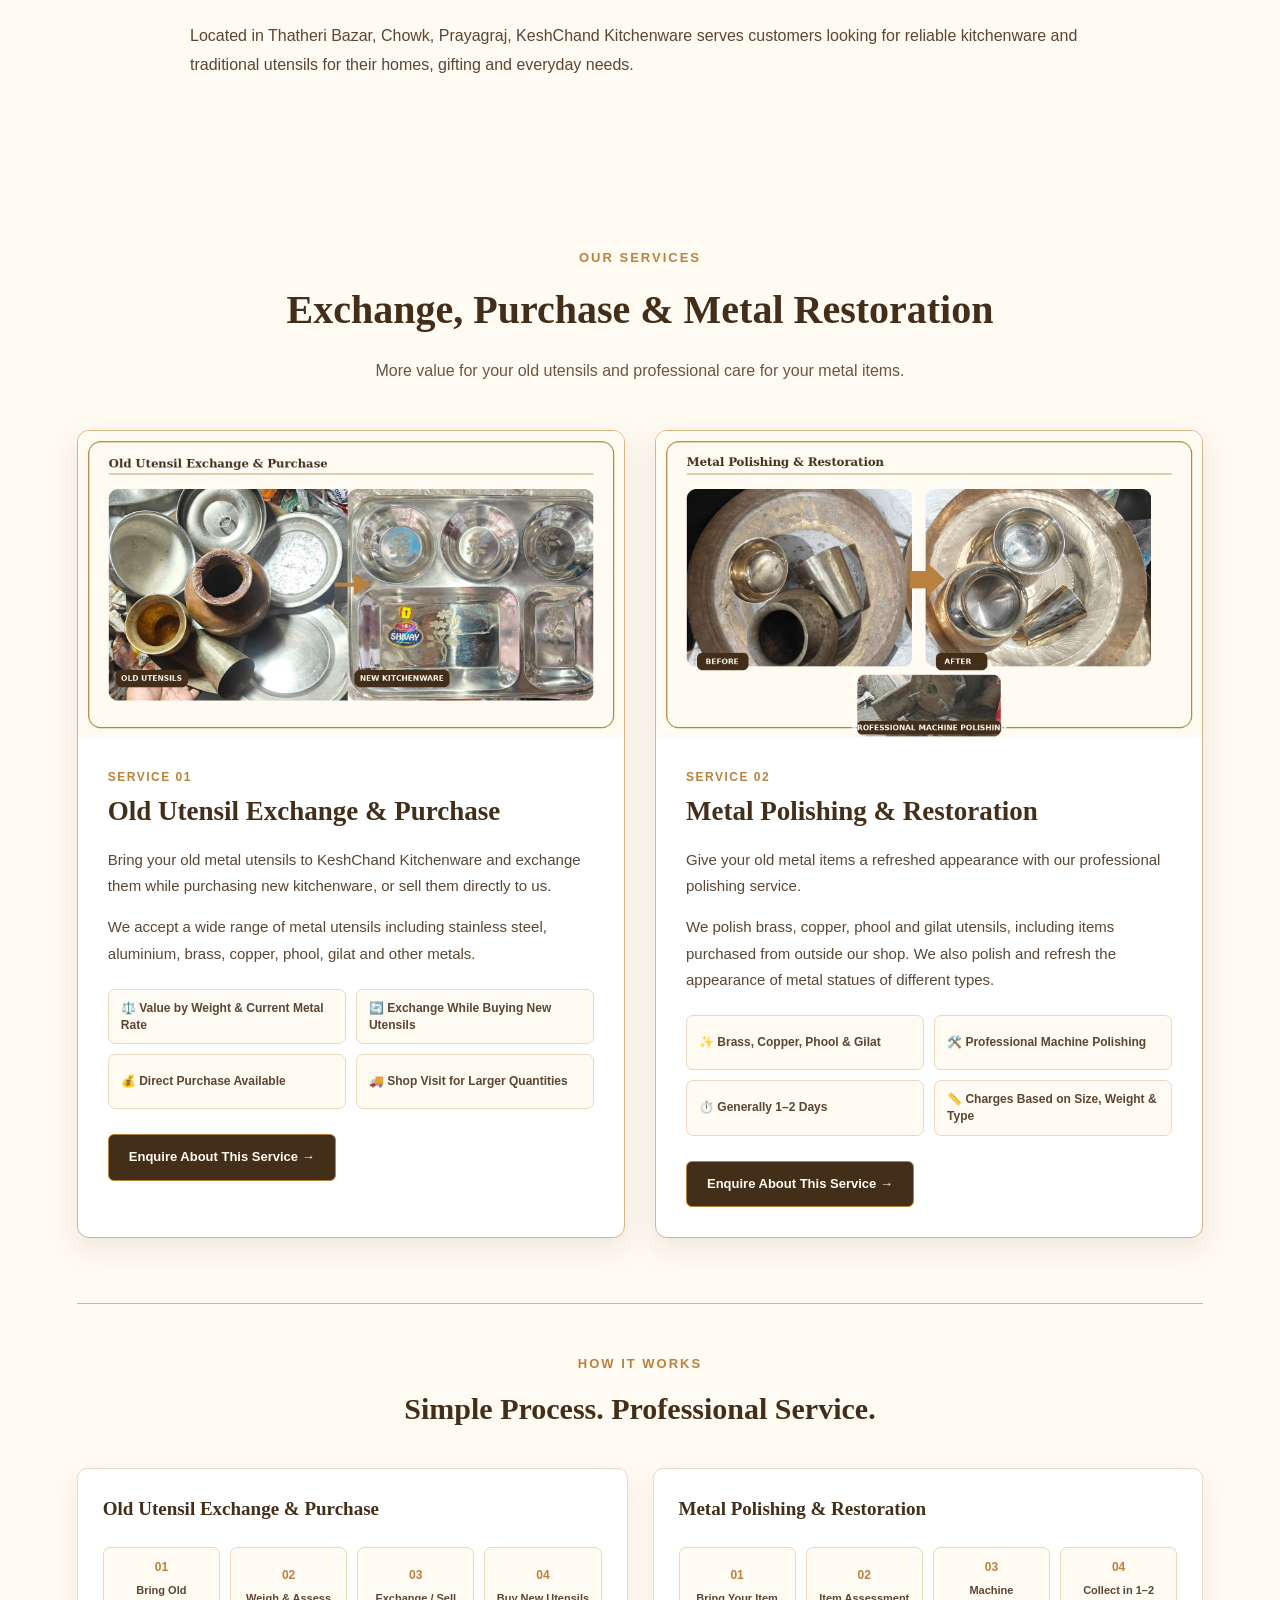
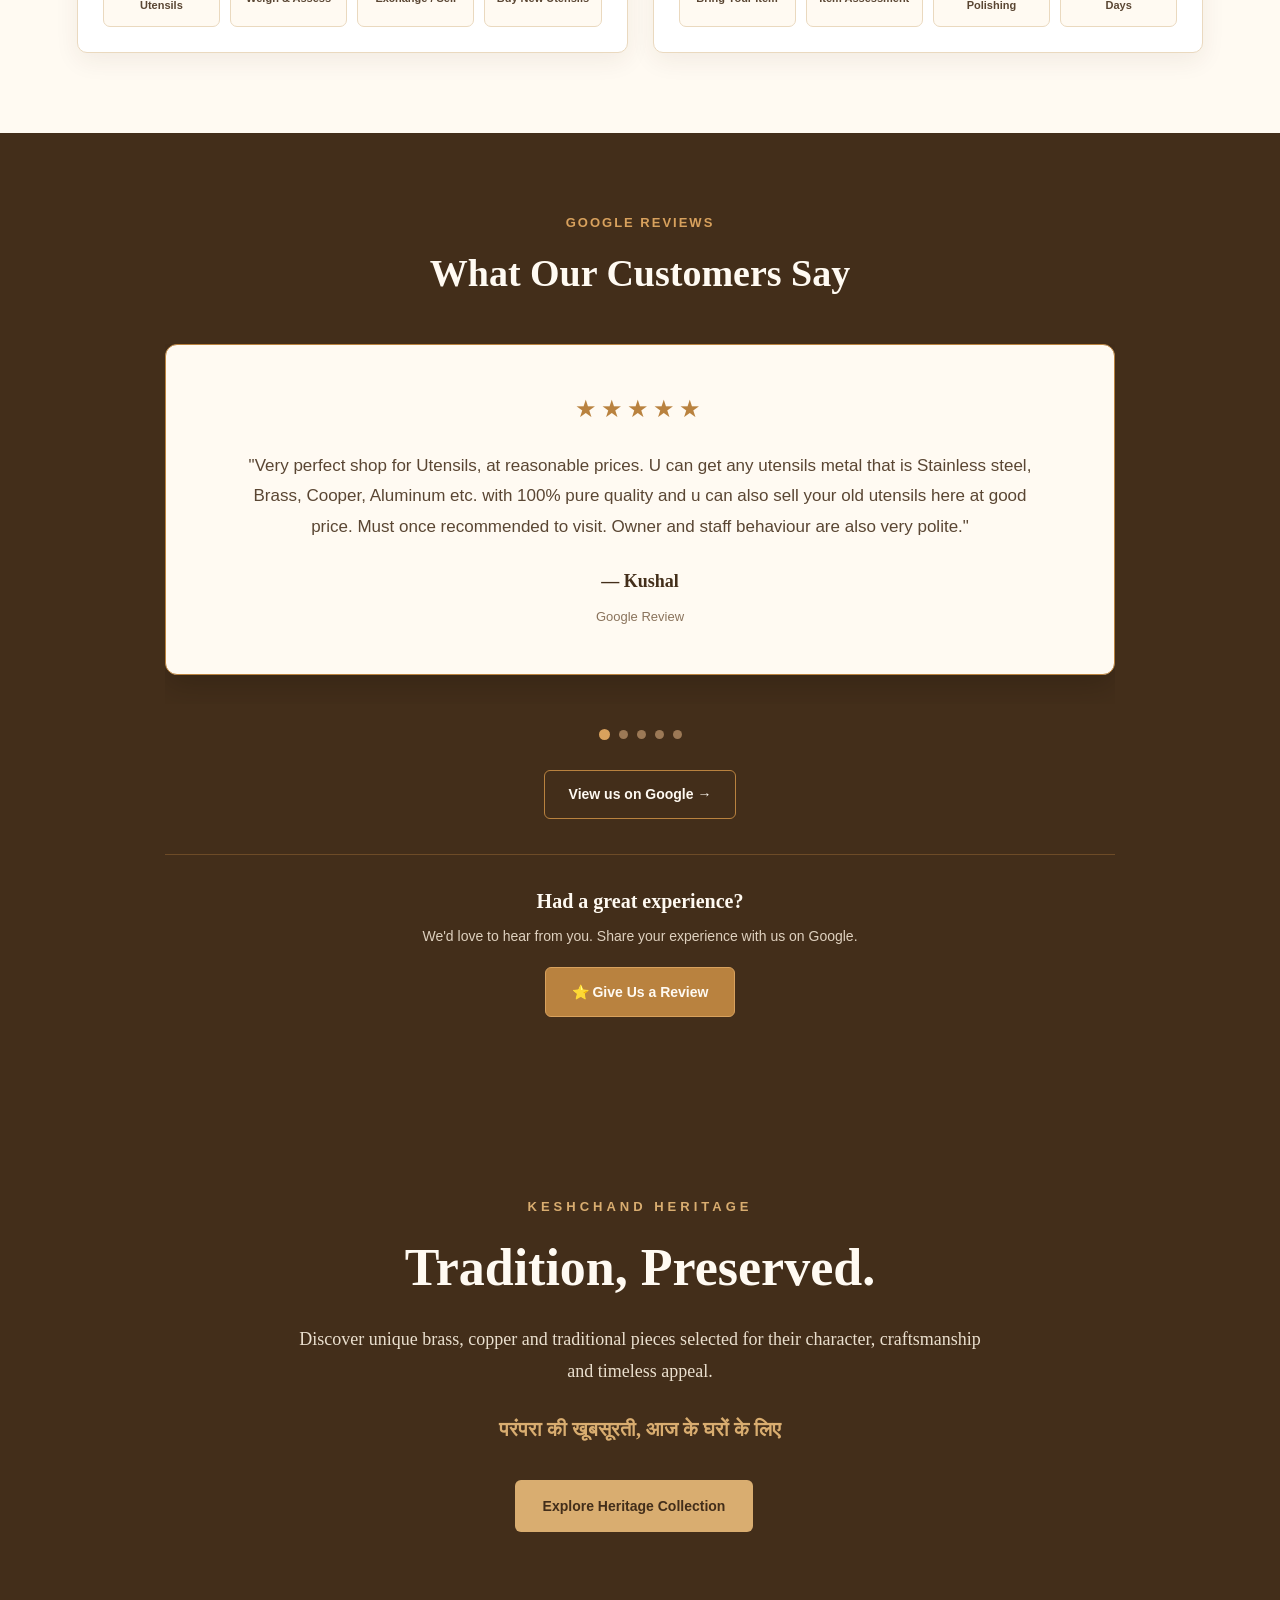
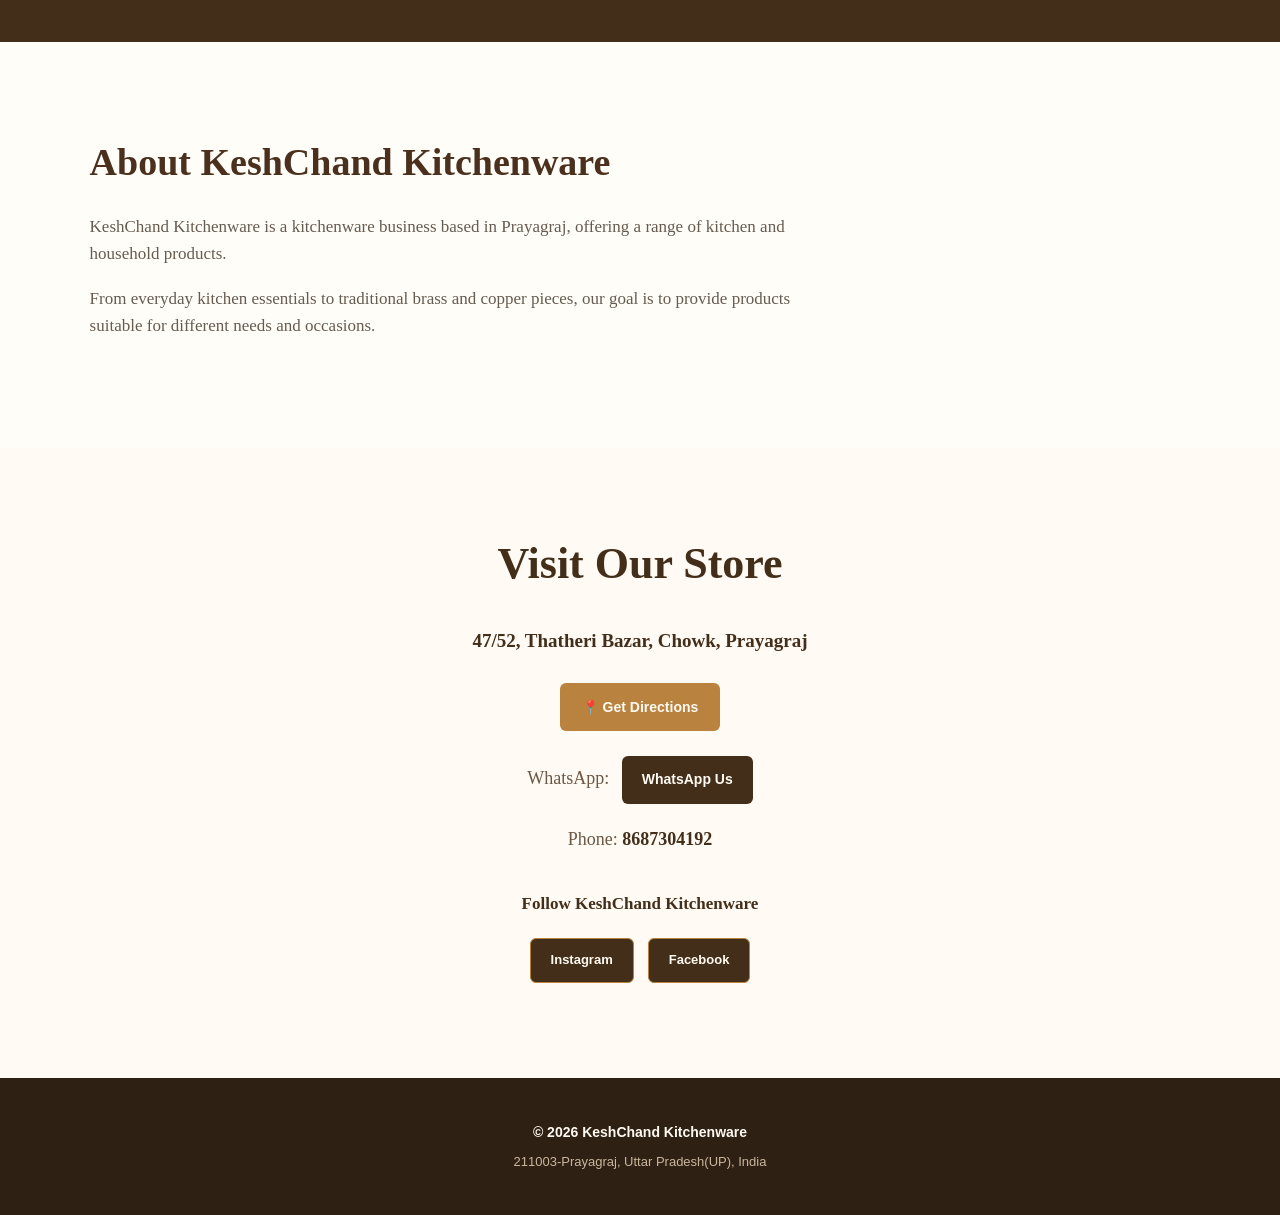
==== commit dd877afe: "Update index.html" ====
--- a/index.html
+++ b/index.html
@@ -274,7 +274,7 @@
 
 </a>
 
-<a href="#gifting" class="category-card">
+<a href="gifting.html" class="category-card">
 
     <div class="category-icon">🎁</div>
 
@@ -926,151 +926,6 @@
 </section>
 
     
-<!-- ================= GIFTING COLLECTION ================= -->
-
-<section id="gifting" class="gifting-section">
-
-    <div class="gifting-container">
-
-        <div class="gifting-heading">
-            <span class="gifting-eyebrow">THE ART OF GIFTING</span>
-
-            <h2>Thoughtful Gifts. Timeless Memories.</h2>
-
-            <p>
-                Celebrate life's special moments with traditional
-                brass and copper pieces, elegant kitchenware,
-                and distinctive gifts from KeshChand Kitchenware.
-            </p>
-        </div>
-
-        <div class="gifting-categories">
-
-            
-
-            <div class="gifting-category">
-                <span class="gifting-category-icon">✦</span>
-                <h3>Puja & Traditional Gifts</h3>
-                <p>Meaningful gifts for religious occasions.</p>
-            </div>
-
-            <div class="gifting-category">
-                <span class="gifting-category-icon">✦</span>
-                <h3>Wedding Gifts</h3>
-                <p>Thoughtful selections for new beginnings.</p>
-            </div>
-
-            
-<div class="gifting-category">
-    <span class="gifting-category-icon">✦</span>
-    <h3>Housewarming & Corporate Gifting</h3>
-    <p>Thoughtful gifts for new homes, businesses, and professional occasions.</p>
-</div>
-
-            
-
-            <div class="gifting-category">
-                <span class="gifting-category-icon">✦</span>
-                <h3>Cookware & Kitchen Gifts</h3>
-                <p>Useful gifts for everyday cooking.</p>
-            </div>
-
-           
-
-        </div>
-
-        
-
-<div class="gifting-product-gallery">
-
-    <div class="gifting-product-image">
-        <img
-            id="omDiyaMainImage"
-            src="image/gifting/om-diya-main.png"
-            alt="Om Diya in a red presentation gift box"
-        >
-    </div>
-
-    <div class="gifting-product-thumbnails">
-
-        <button type="button" class="om-diya-thumb active"
-            onclick="changeOmDiyaImage(this, 'image/gifting/om-diya-main.png', 'Om Diya in a red presentation gift box')">
-            <img src="image/gifting/om-diya-main.png" alt="Om Diya gift box">
-        </button>
-
-        <button type="button" class="om-diya-thumb"
-            onclick="changeOmDiyaImage(this, 'image/gifting/om-diya-lifestyle.png', 'Om Diya displayed in a puja setting')">
-            <img src="image/gifting/om-diya-lifestyle.png" alt="Om Diya lifestyle view">
-        </button>
-
-        <button type="button" class="om-diya-thumb"
-            onclick="changeOmDiyaImage(this, 'image/gifting/om-diya-detail.png', 'Close-up view of the Om Diya')">
-            <img src="image/gifting/om-diya-detail.png" alt="Om Diya detail view">
-        </button>
-
-        <button type="button" class="om-diya-thumb"
-            onclick="changeOmDiyaImage(this, 'image/gifting/om-diya-features.png', 'Additional view of the Om Diya')">
-            <img src="image/gifting/om-diya-features.png" alt="Om Diya additional view">
-        </button>
-
-    </div>
-</div>
-
-
-        <div class="gifting-product-info">
-
-            <p class="gifting-product-label">
-                TRADITIONAL GIFTING
-            </p>
-
-            <h3>Om Diya</h3>
-
-            <p>
-                A traditional Om-shaped diya in German silver,
-                designed to hold oil and a wick for lighting.
-                Presented in a red gift box.
-            </p>
-
-            <a
-                href="https://wa.me/919125330663?text=Hello%20KeshChand%20Kitchenware%2C%20I%20am%20interested%20in%20the%20Om%20Diya.%20Please%20share%20the%20price%20and%20availability."
-                target="_blank"
-                rel="noopener noreferrer"
-                class="gifting-product-button"
-            >
-                Enquire on WhatsApp →
-            </a>
-
-        </div>
-
-    </article>
-
-</div>
-
-        <div class="gifting-enquiry">
-
-            <h3>Looking for Something Special?</h3>
-
-            <p>
-                Tell us your occasion and preferred budget.
-                We'll help you explore suitable gifting options.
-                Gift packaging may be arranged on enquiry.
-            </p>
-
-            <a
-                href="https://wa.me/919125330663?text=Hello%20KeshChand%20Kitchenware%2C%20I%20am%20looking%20for%20gifting%20options."
-                target="_blank"
-                rel="noopener noreferrer"
-                class="gifting-whatsapp-btn">
-                Explore Gifts on WhatsApp →
-            </a>
-
-        </div>
-
-    </div>
-
-</section>
-
-<!-- ================= END GIFTING COLLECTION ================= -->
 
     <!-- KESHCHAND HERITAGE -->
 
